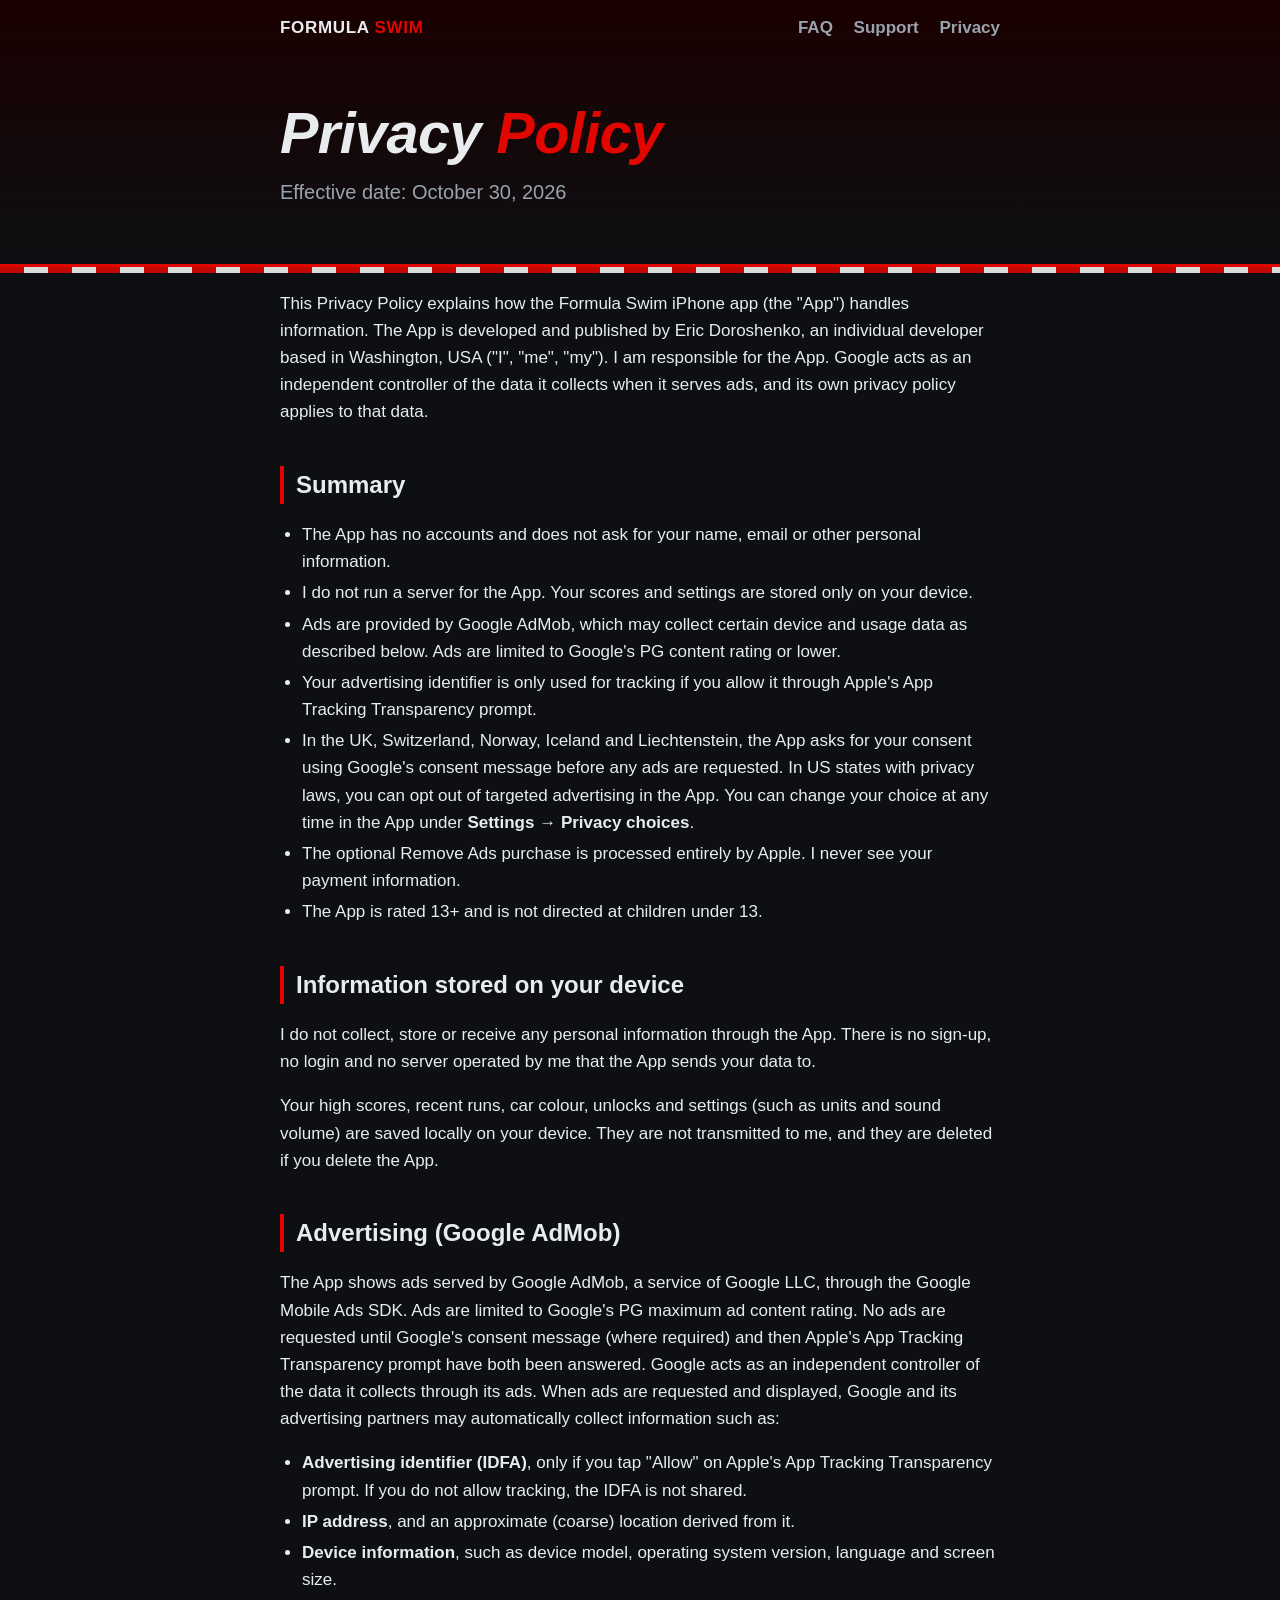
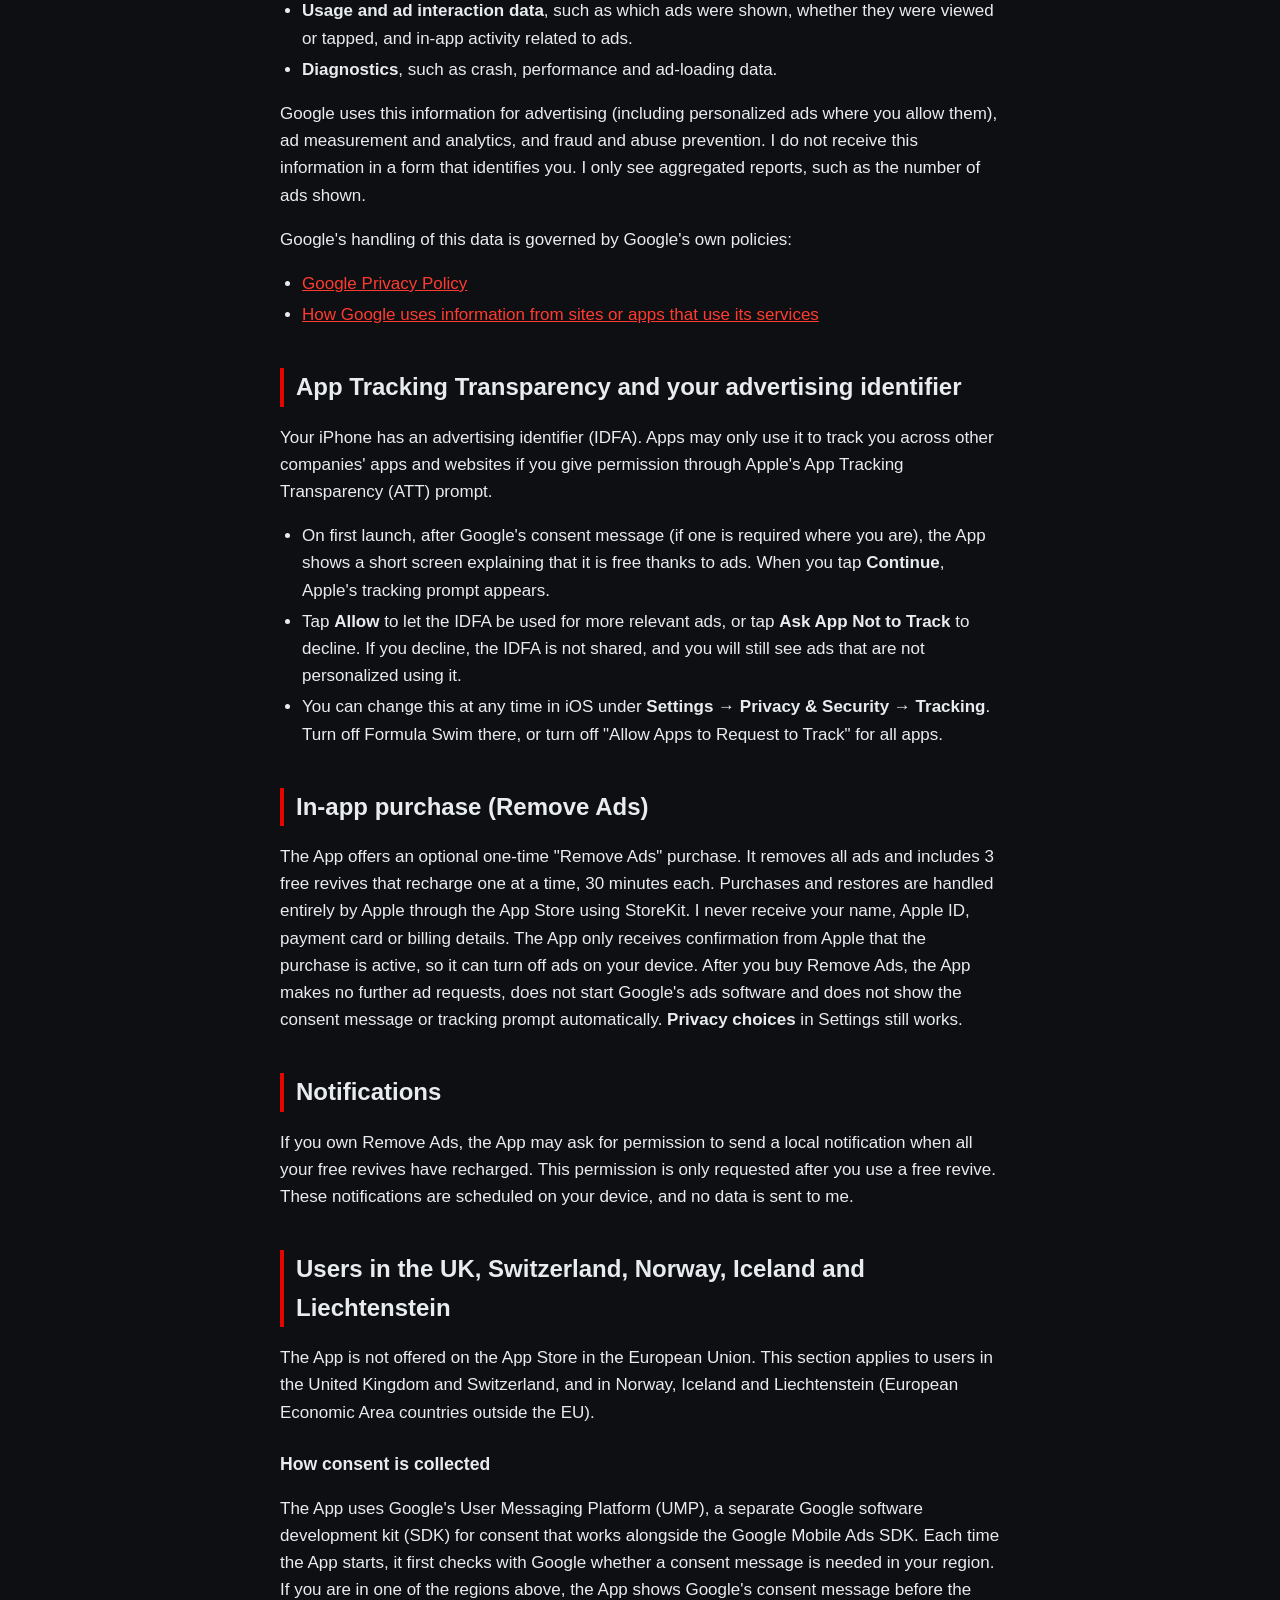
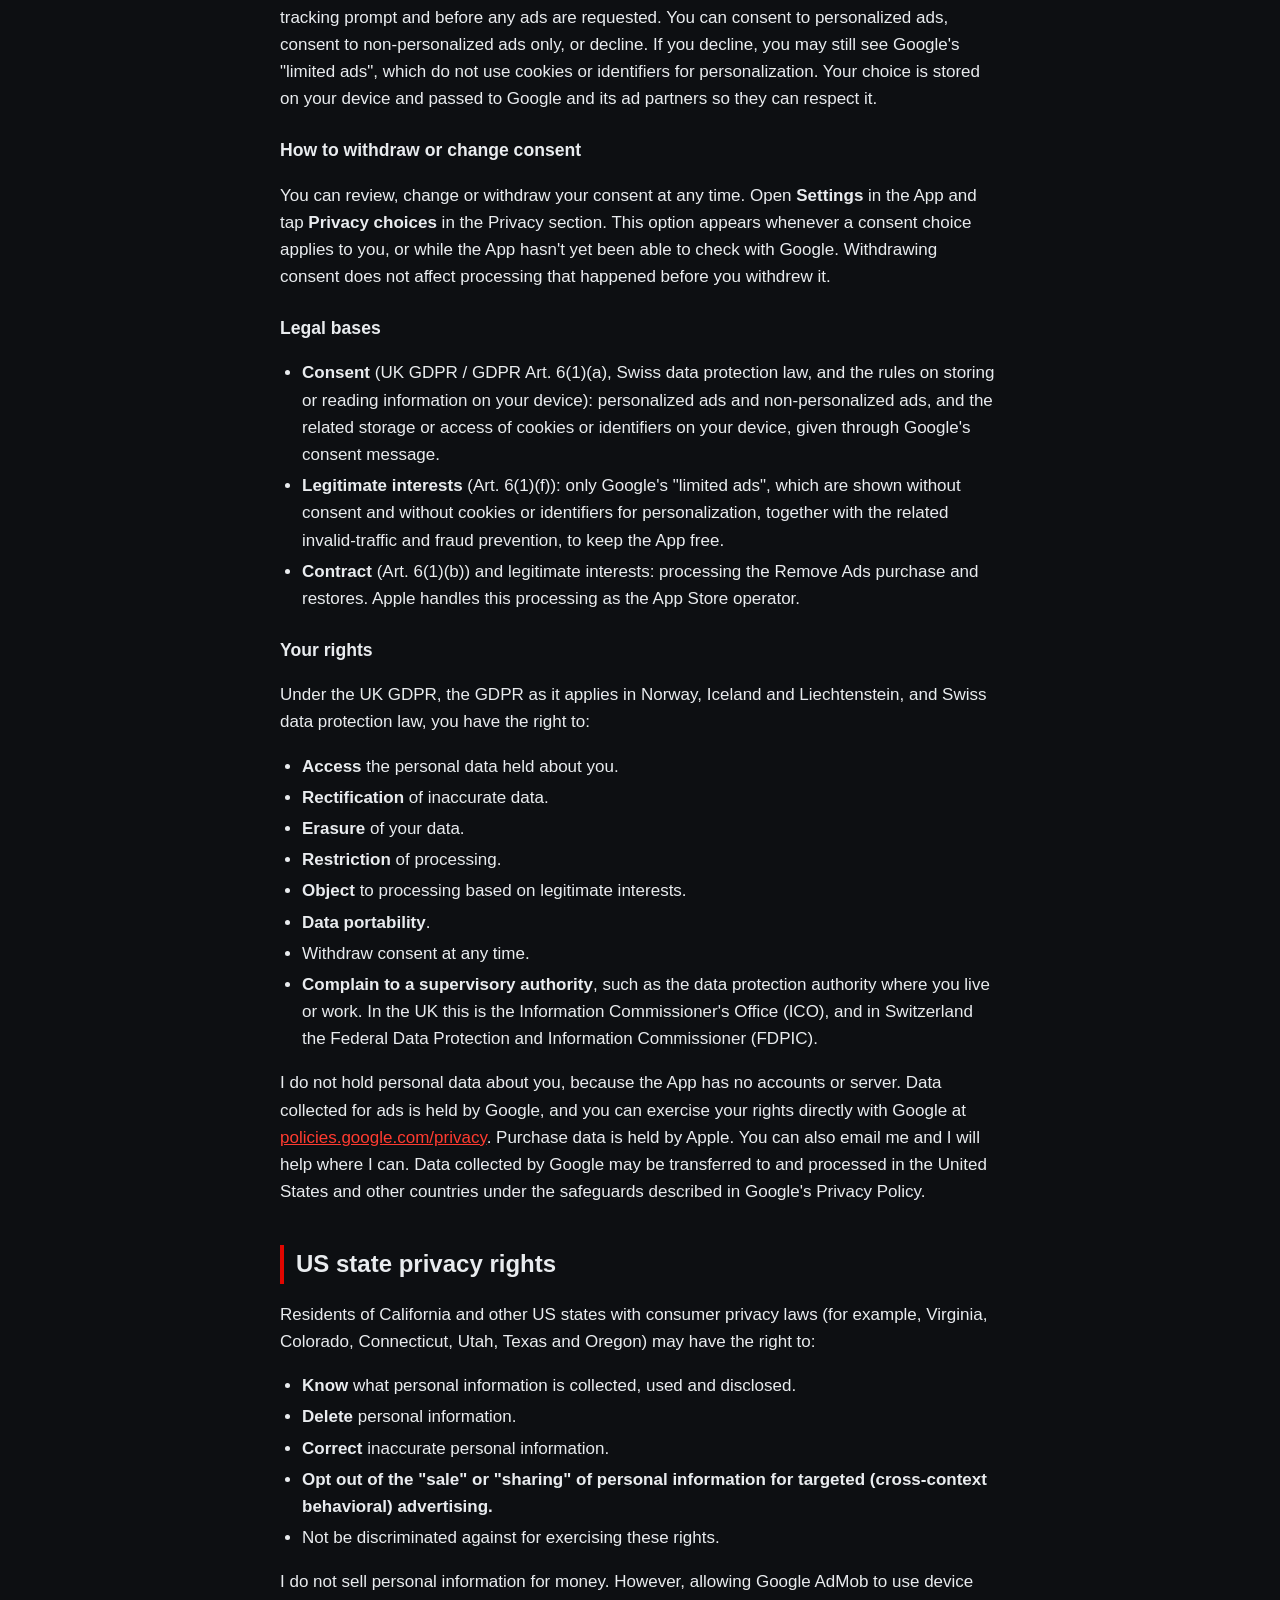
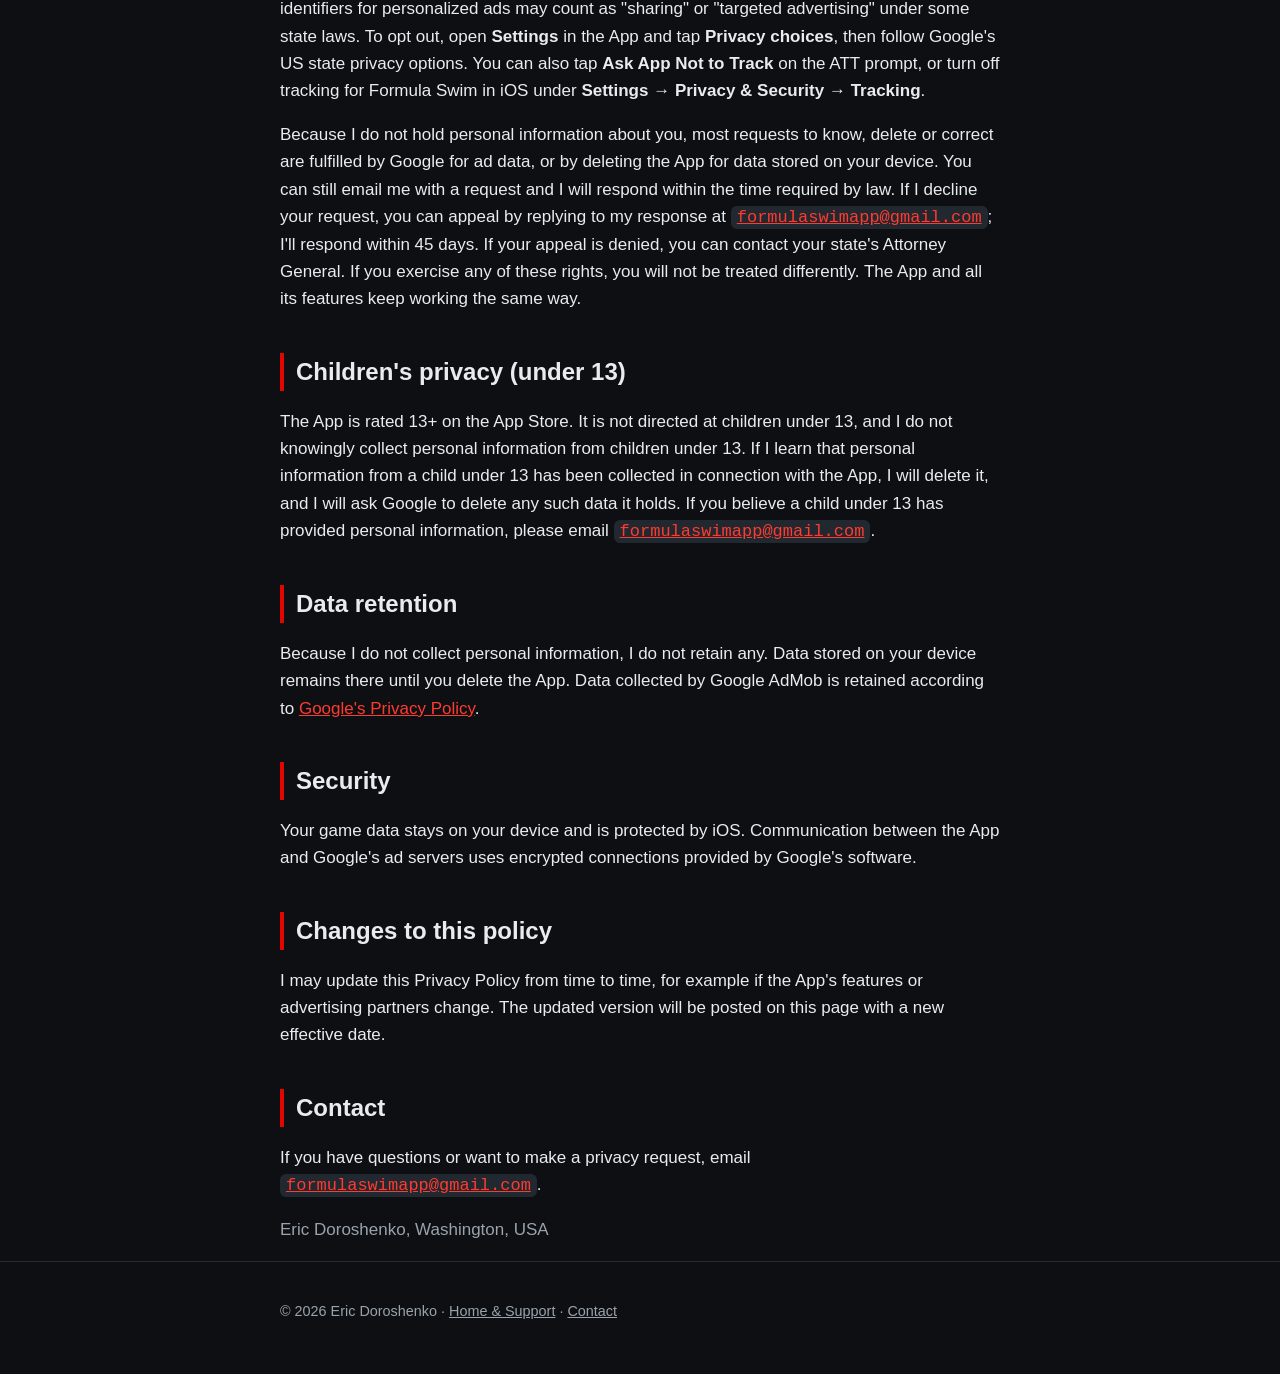
==== privacy.html @ 615a0dfd "Update privacy policy (effective October 30, 2026) Updated the privacy policy to clarify data handli" ====
<!DOCTYPE html>
<html lang="en">
<head>
  <meta charset="utf-8">
  <meta name="viewport" content="width=device-width, initial-scale=1">
  <title>Privacy Policy – Formula Swim</title>
  <meta name="description" content="Privacy Policy for the Formula Swim iPhone game.">
  <link rel="stylesheet" href="style.css">
</head>
<body>
  <header class="site">
    <div class="wrap">
      <nav>
        <a class="brand" href="index.html">Formula <span>Swim</span></a>
        <div class="links">
          <a href="index.html#faq">FAQ</a>
          <a href="index.html#contact">Support</a>
          <a href="privacy.html">Privacy</a>
        </div>
      </nav>
      <section class="hero">
        <h1>Privacy <span>Policy</span></h1>
        <p class="pitch">Effective date: October 30, 2026</p>
      </section>
    </div>
  </header>
  <div class="stripe"></div>

  <main class="wrap">
    <p>This Privacy Policy explains how the Formula Swim iPhone app (the "App") handles information. The App is developed and published by Eric Doroshenko, an individual developer based in Washington, USA ("I", "me", "my"). I am responsible for the App. Google acts as an independent controller of the data it collects when it serves ads, and its own privacy policy applies to that data.</p>

    <h2>Summary</h2>
    <ul>
      <li>The App has no accounts and does not ask for your name, email or other personal information.</li>
      <li>I do not run a server for the App. Your scores and settings are stored only on your device.</li>
      <li>Ads are provided by Google AdMob, which may collect certain device and usage data as described below. Ads are limited to Google's PG content rating or lower.</li>
      <li>Your advertising identifier is only used for tracking if you allow it through Apple's App Tracking Transparency prompt.</li>
      <li>In the UK, Switzerland, Norway, Iceland and Liechtenstein, the App asks for your consent using Google's consent message before any ads are requested. In US states with privacy laws, you can opt out of targeted advertising in the App. You can change your choice at any time in the App under <strong>Settings &rarr; Privacy choices</strong>.</li>
      <li>The optional Remove Ads purchase is processed entirely by Apple. I never see your payment information.</li>
      <li>The App is rated 13+ and is not directed at children under 13.</li>
    </ul>

    <h2>Information stored on your device</h2>
    <p>I do not collect, store or receive any personal information through the App. There is no sign-up, no login and no server operated by me that the App sends your data to.</p>
    <p>Your high scores, recent runs, car colour, unlocks and settings (such as units and sound volume) are saved locally on your device. They are not transmitted to me, and they are deleted if you delete the App.</p>

    <h2>Advertising (Google AdMob)</h2>
    <p>The App shows ads served by Google AdMob, a service of Google LLC, through the Google Mobile Ads SDK. Ads are limited to Google's PG maximum ad content rating. No ads are requested until Google's consent message (where required) and then Apple's App Tracking Transparency prompt have both been answered. Google acts as an independent controller of the data it collects through its ads. When ads are requested and displayed, Google and its advertising partners may automatically collect information such as:</p>
    <ul>
      <li><strong>Advertising identifier (IDFA)</strong>, only if you tap "Allow" on Apple's App Tracking Transparency prompt. If you do not allow tracking, the IDFA is not shared.</li>
      <li><strong>IP address</strong>, and an approximate (coarse) location derived from it.</li>
      <li><strong>Device information</strong>, such as device model, operating system version, language and screen size.</li>
      <li><strong>Usage and ad interaction data</strong>, such as which ads were shown, whether they were viewed or tapped, and in-app activity related to ads.</li>
      <li><strong>Diagnostics</strong>, such as crash, performance and ad-loading data.</li>
    </ul>
    <p>Google uses this information for advertising (including personalized ads where you allow them), ad measurement and analytics, and fraud and abuse prevention. I do not receive this information in a form that identifies you. I only see aggregated reports, such as the number of ads shown.</p>
    <p>Google's handling of this data is governed by Google's own policies:</p>
    <ul>
      <li><a href="https://policies.google.com/privacy" rel="noopener">Google Privacy Policy</a></li>
      <li><a href="https://policies.google.com/technologies/partner-sites" rel="noopener">How Google uses information from sites or apps that use its services</a></li>
    </ul>

    <h2>App Tracking Transparency and your advertising identifier</h2>
    <p>Your iPhone has an advertising identifier (IDFA). Apps may only use it to track you across other companies' apps and websites if you give permission through Apple's App Tracking Transparency (ATT) prompt.</p>
    <ul>
      <li>On first launch, after Google's consent message (if one is required where you are), the App shows a short screen explaining that it is free thanks to ads. When you tap <strong>Continue</strong>, Apple's tracking prompt appears.</li>
      <li>Tap <strong>Allow</strong> to let the IDFA be used for more relevant ads, or tap <strong>Ask App Not to Track</strong> to decline. If you decline, the IDFA is not shared, and you will still see ads that are not personalized using it.</li>
      <li>You can change this at any time in iOS under <strong>Settings &rarr; Privacy &amp; Security &rarr; Tracking</strong>. Turn off Formula Swim there, or turn off "Allow Apps to Request to Track" for all apps.</li>
    </ul>

    <h2>In-app purchase (Remove Ads)</h2>
    <p>The App offers an optional one-time "Remove Ads" purchase. It removes all ads and includes 3 free revives that recharge one at a time, 30 minutes each. Purchases and restores are handled entirely by Apple through the App Store using StoreKit. I never receive your name, Apple ID, payment card or billing details. The App only receives confirmation from Apple that the purchase is active, so it can turn off ads on your device. After you buy Remove Ads, the App makes no further ad requests, does not start Google's ads software and does not show the consent message or tracking prompt automatically. <strong>Privacy choices</strong> in Settings still works.</p>

    <h2>Notifications</h2>
    <p>If you own Remove Ads, the App may ask for permission to send a local notification when all your free revives have recharged. This permission is only requested after you use a free revive. These notifications are scheduled on your device, and no data is sent to me.</p>

    <h2>Users in the UK, Switzerland, Norway, Iceland and Liechtenstein</h2>
    <p>The App is not offered on the App Store in the European Union. This section applies to users in the United Kingdom and Switzerland, and in Norway, Iceland and Liechtenstein (European Economic Area countries outside the EU).</p>
    <h3>How consent is collected</h3>
    <p>The App uses Google's User Messaging Platform (UMP), a separate Google software development kit (SDK) for consent that works alongside the Google Mobile Ads SDK. Each time the App starts, it first checks with Google whether a consent message is needed in your region. If you are in one of the regions above, the App shows Google's consent message before the tracking prompt and before any ads are requested. You can consent to personalized ads, consent to non-personalized ads only, or decline. If you decline, you may still see Google's "limited ads", which do not use cookies or identifiers for personalization. Your choice is stored on your device and passed to Google and its ad partners so they can respect it.</p>
    <h3>How to withdraw or change consent</h3>
    <p>You can review, change or withdraw your consent at any time. Open <strong>Settings</strong> in the App and tap <strong>Privacy choices</strong> in the Privacy section. This option appears whenever a consent choice applies to you, or while the App hasn't yet been able to check with Google. Withdrawing consent does not affect processing that happened before you withdrew it.</p>
    <h3>Legal bases</h3>
    <ul>
      <li><strong>Consent</strong> (UK GDPR / GDPR Art. 6(1)(a), Swiss data protection law, and the rules on storing or reading information on your device): personalized ads and non-personalized ads, and the related storage or access of cookies or identifiers on your device, given through Google's consent message.</li>
      <li><strong>Legitimate interests</strong> (Art. 6(1)(f)): only Google's "limited ads", which are shown without consent and without cookies or identifiers for personalization, together with the related invalid-traffic and fraud prevention, to keep the App free.</li>
      <li><strong>Contract</strong> (Art. 6(1)(b)) and legitimate interests: processing the Remove Ads purchase and restores. Apple handles this processing as the App Store operator.</li>
    </ul>
    <h3>Your rights</h3>
    <p>Under the UK GDPR, the GDPR as it applies in Norway, Iceland and Liechtenstein, and Swiss data protection law, you have the right to:</p>
    <ul>
      <li><strong>Access</strong> the personal data held about you.</li>
      <li><strong>Rectification</strong> of inaccurate data.</li>
      <li><strong>Erasure</strong> of your data.</li>
      <li><strong>Restriction</strong> of processing.</li>
      <li><strong>Object</strong> to processing based on legitimate interests.</li>
      <li><strong>Data portability</strong>.</li>
      <li>Withdraw consent at any time.</li>
      <li><strong>Complain to a supervisory authority</strong>, such as the data protection authority where you live or work. In the UK this is the Information Commissioner's Office (ICO), and in Switzerland the Federal Data Protection and Information Commissioner (FDPIC).</li>
    </ul>
    <p>I do not hold personal data about you, because the App has no accounts or server. Data collected for ads is held by Google, and you can exercise your rights directly with Google at <a href="https://policies.google.com/privacy" rel="noopener">policies.google.com/privacy</a>. Purchase data is held by Apple. You can also email me and I will help where I can. Data collected by Google may be transferred to and processed in the United States and other countries under the safeguards described in Google's Privacy Policy.</p>

    <h2>US state privacy rights</h2>
    <p>Residents of California and other US states with consumer privacy laws (for example, Virginia, Colorado, Connecticut, Utah, Texas and Oregon) may have the right to:</p>
    <ul>
      <li><strong>Know</strong> what personal information is collected, used and disclosed.</li>
      <li><strong>Delete</strong> personal information.</li>
      <li><strong>Correct</strong> inaccurate personal information.</li>
      <li><strong>Opt out of the "sale" or "sharing" of personal information for targeted (cross-context behavioral) advertising.</strong></li>
      <li>Not be discriminated against for exercising these rights.</li>
    </ul>
    <p>I do not sell personal information for money. However, allowing Google AdMob to use device identifiers for personalized ads may count as "sharing" or "targeted advertising" under some state laws. To opt out, open <strong>Settings</strong> in the App and tap <strong>Privacy choices</strong>, then follow Google's US state privacy options. You can also tap <strong>Ask App Not to Track</strong> on the ATT prompt, or turn off tracking for Formula Swim in iOS under <strong>Settings &rarr; Privacy &amp; Security &rarr; Tracking</strong>.</p>
    <p>Because I do not hold personal information about you, most requests to know, delete or correct are fulfilled by Google for ad data, or by deleting the App for data stored on your device. You can still email me with a request and I will respond within the time required by law. If I decline your request, you can appeal by replying to my response at <a class="email" href="mailto:formulaswimapp@gmail.com">formulaswimapp@gmail.com</a>; I'll respond within 45 days. If your appeal is denied, you can contact your state's Attorney General. If you exercise any of these rights, you will not be treated differently. The App and all its features keep working the same way.</p>

    <h2>Children's privacy (under 13)</h2>
    <p>The App is rated 13+ on the App Store. It is not directed at children under 13, and I do not knowingly collect personal information from children under 13. If I learn that personal information from a child under 13 has been collected in connection with the App, I will delete it, and I will ask Google to delete any such data it holds. If you believe a child under 13 has provided personal information, please email <a class="email" href="mailto:formulaswimapp@gmail.com">formulaswimapp@gmail.com</a>.</p>

    <h2>Data retention</h2>
    <p>Because I do not collect personal information, I do not retain any. Data stored on your device remains there until you delete the App. Data collected by Google AdMob is retained according to <a href="https://policies.google.com/privacy" rel="noopener">Google's Privacy Policy</a>.</p>

    <h2>Security</h2>
    <p>Your game data stays on your device and is protected by iOS. Communication between the App and Google's ad servers uses encrypted connections provided by Google's software.</p>

    <h2>Changes to this policy</h2>
    <p>I may update this Privacy Policy from time to time, for example if the App's features or advertising partners change. The updated version will be posted on this page with a new effective date.</p>

    <h2>Contact</h2>
    <p>If you have questions or want to make a privacy request, email <a class="email" href="mailto:formulaswimapp@gmail.com">formulaswimapp@gmail.com</a>.</p>
    <p class="muted">Eric Doroshenko, Washington, USA</p>
  </main>

  <footer>
    <div class="wrap">
      <p>&copy; 2026 Eric Doroshenko &middot; <a href="index.html">Home &amp; Support</a> &middot; <a href="mailto:formulaswimapp@gmail.com">Contact</a></p>
    </div>
  </footer>
</body>
</html>
---- style.css ----
:root {
  --bg: #0d0f12;
  --panel: #161a20;
  --text: #e9ecef;
  --muted: #9aa3ad;
  --red: #e10600;
  --red-soft: #ff3b30;
  --line: #262c34;
}
* { box-sizing: border-box; }
html { -webkit-text-size-adjust: 100%; }
body {
  margin: 0;
  background: var(--bg);
  color: var(--text);
  font-family: -apple-system, BlinkMacSystemFont, "Segoe UI", Roboto, Helvetica, Arial, sans-serif;
  line-height: 1.6;
  font-size: 17px;
}
a { color: var(--red-soft); }
a:hover { color: #fff; }
header.site {
  border-bottom: 3px solid var(--red);
  background: linear-gradient(180deg, #1a0000 0%, var(--bg) 100%);
}
.wrap { max-width: 760px; margin: 0 auto; padding: 0 20px; }
nav { display: flex; justify-content: space-between; align-items: center; padding: 14px 0; gap: 12px; flex-wrap: wrap; }
nav .brand { font-weight: 800; letter-spacing: .04em; text-transform: uppercase; color: var(--text); text-decoration: none; }
nav .brand span { color: var(--red); }
nav .links a { margin-left: 16px; text-decoration: none; color: var(--muted); font-weight: 600; }
nav .links a:hover { color: var(--text); }
.hero { padding: 48px 0 56px; }
.hero h1 { font-size: clamp(2.2rem, 8vw, 3.6rem); line-height: 1.05; margin: 0 0 12px; font-weight: 900; font-style: italic; letter-spacing: -.01em; }
.hero h1 span { color: var(--red); }
.hero p.pitch { font-size: 1.25rem; color: var(--muted); margin: 0; }
.stripe { height: 6px; background: repeating-linear-gradient(90deg, var(--red) 0 24px, #fff 24px 48px); opacity: .85; }
main { padding: 32px 0 48px; }
h2 { font-size: 1.5rem; margin: 40px 0 12px; border-left: 4px solid var(--red); padding-left: 12px; }
h3 { font-size: 1.1rem; margin: 24px 0 6px; }
.card { background: var(--panel); border: 1px solid var(--line); border-radius: 12px; padding: 18px 20px; margin: 14px 0; }
.card h3 { margin-top: 0; }
.card p { margin: 0; color: var(--text); }
.email { font-family: ui-monospace, SFMono-Regular, Menlo, monospace; background: #222830; padding: 2px 6px; border-radius: 6px; }
.muted { color: var(--muted); }
ul { padding-left: 22px; }
li { margin: 4px 0; }
footer { border-top: 1px solid var(--line); padding: 24px 0 40px; color: var(--muted); font-size: .9rem; }
footer a { color: var(--muted); }
@media (max-width: 480px) {
  body { font-size: 16px; }
  nav .links a { margin-left: 0; margin-right: 14px; }
  .hero { padding: 32px 0 40px; }
}
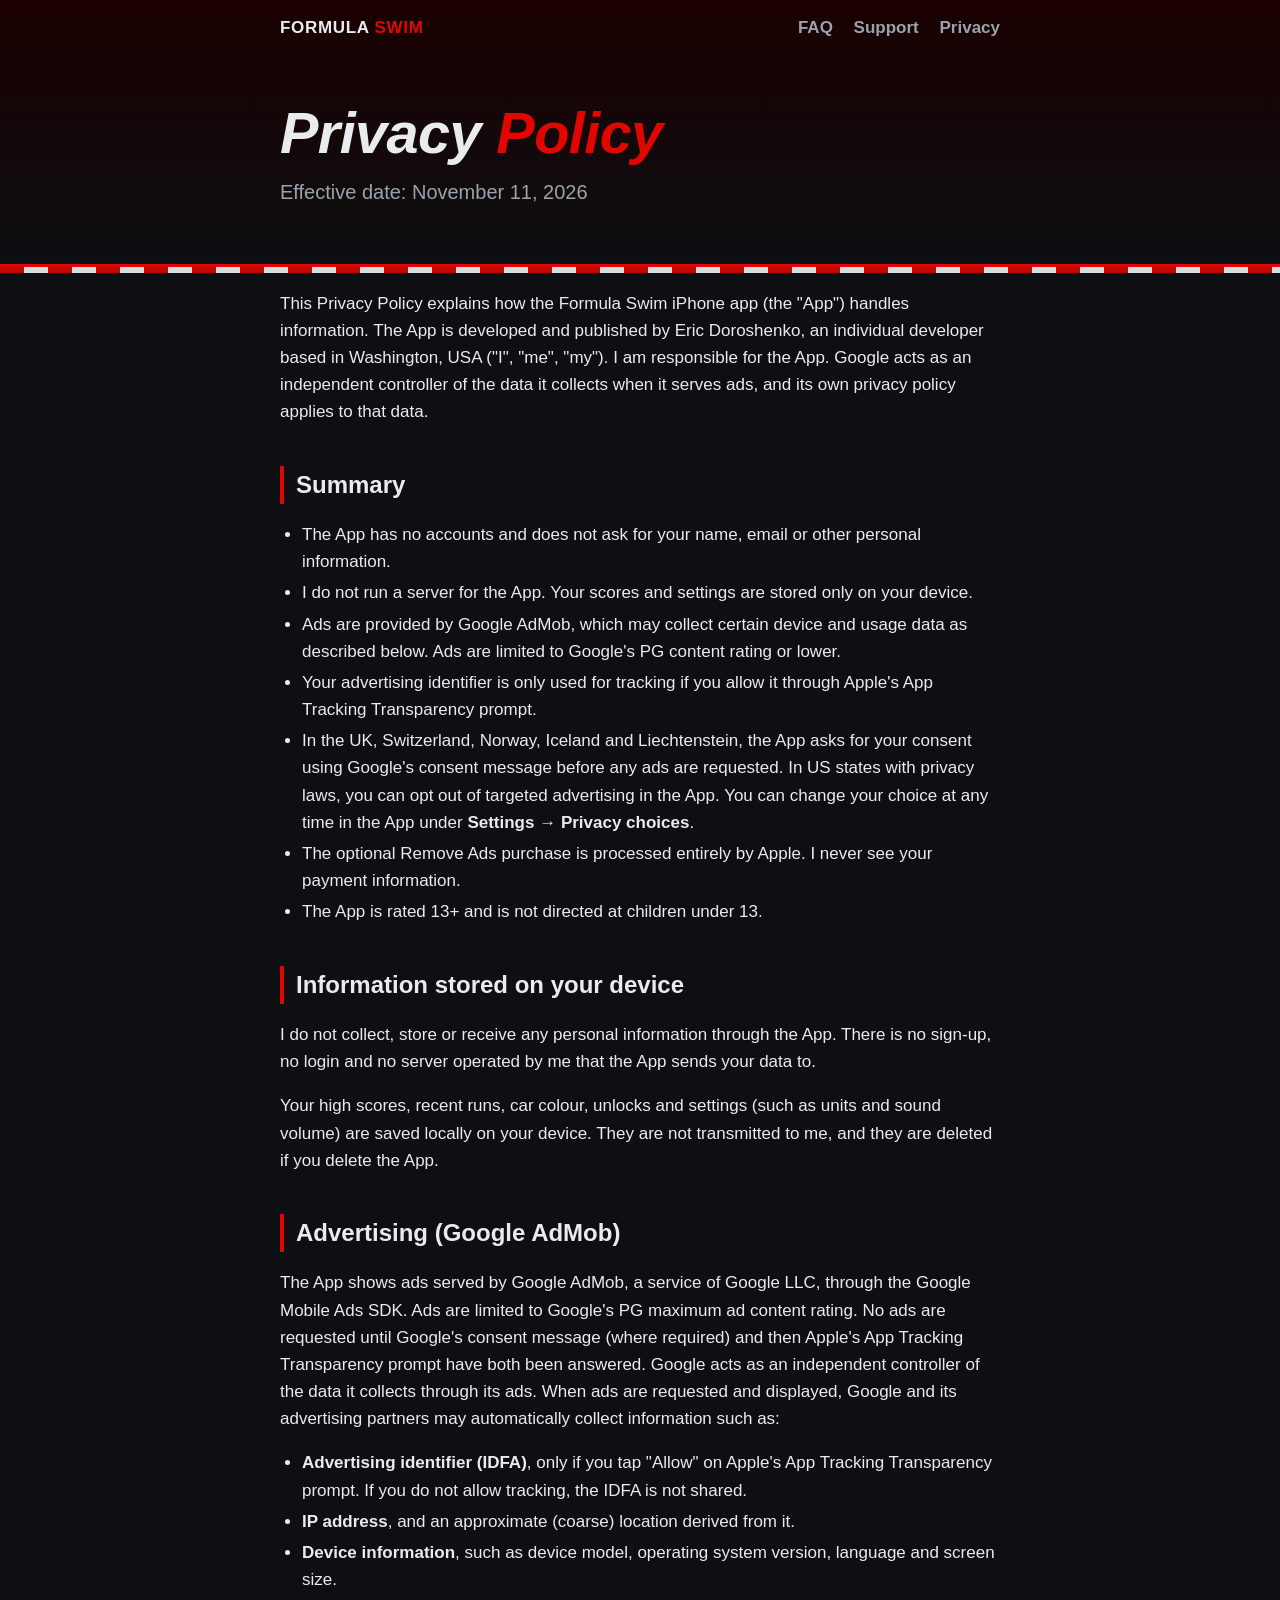
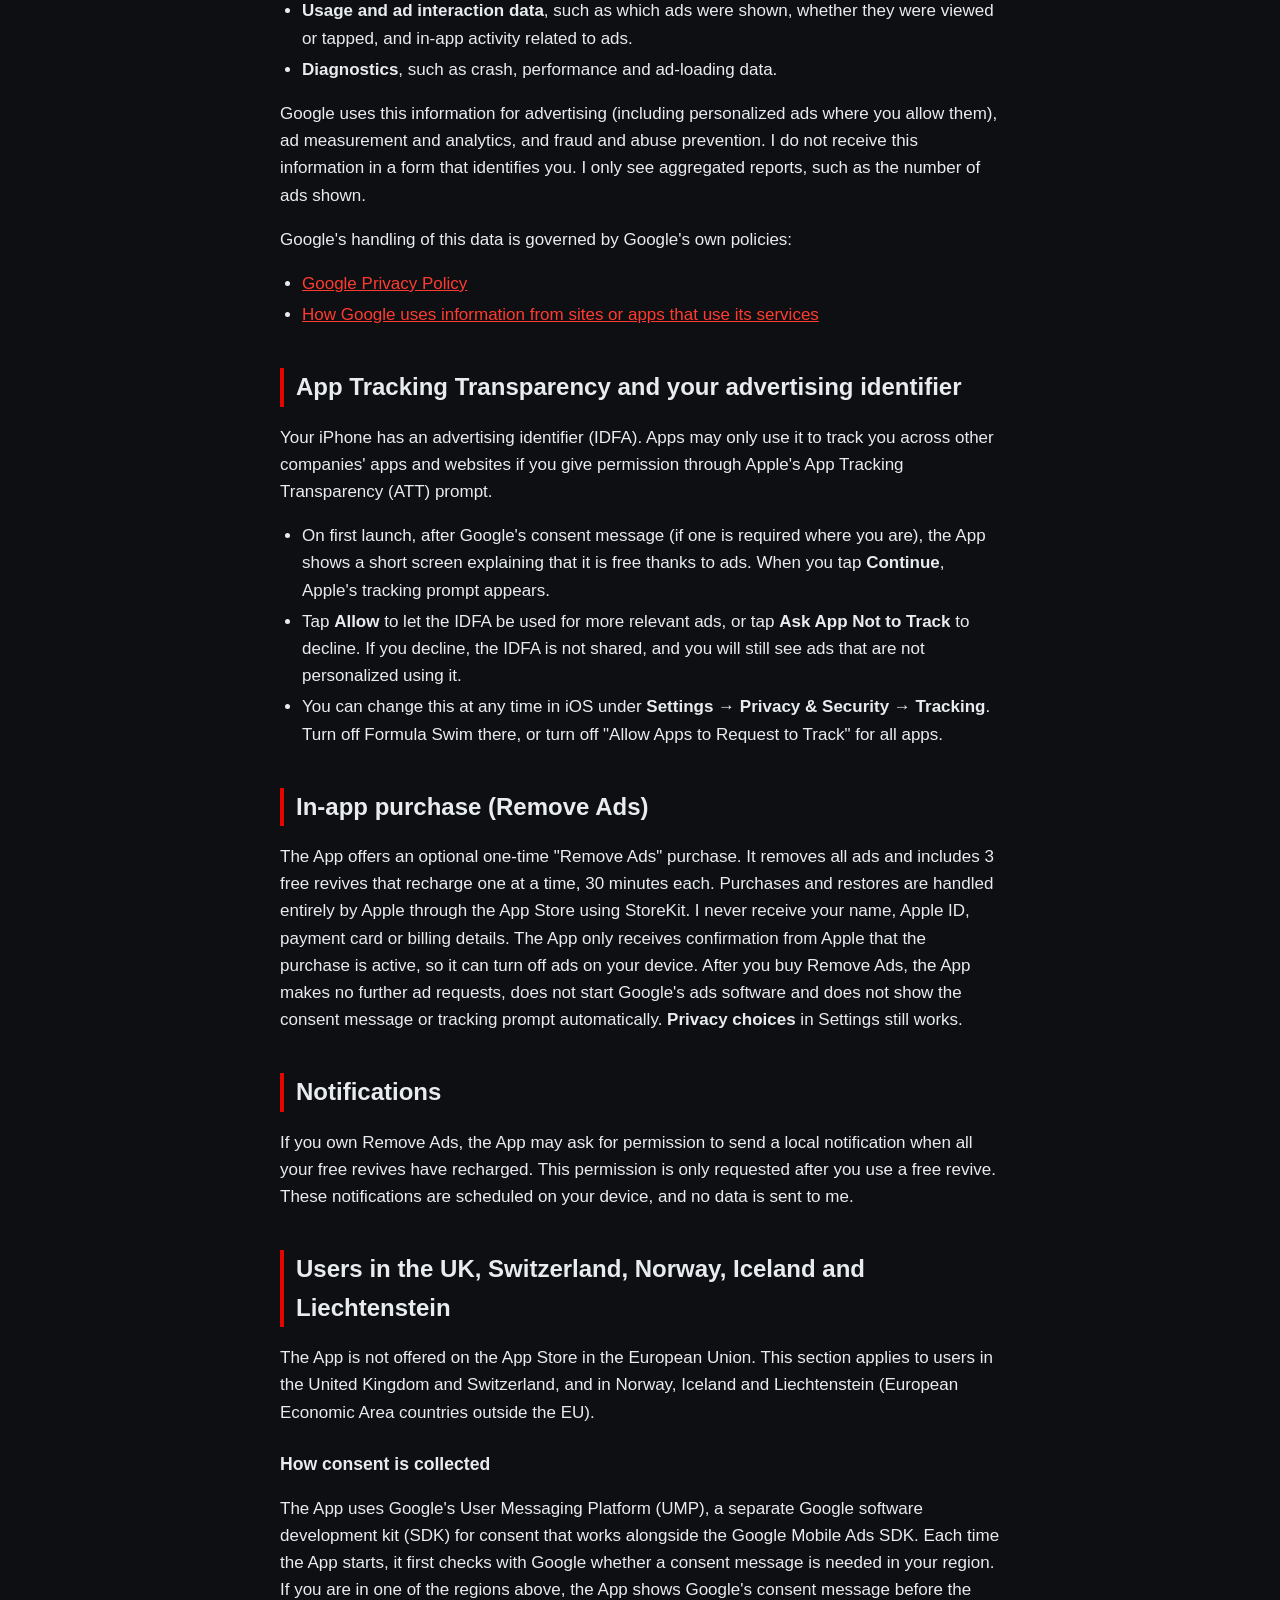
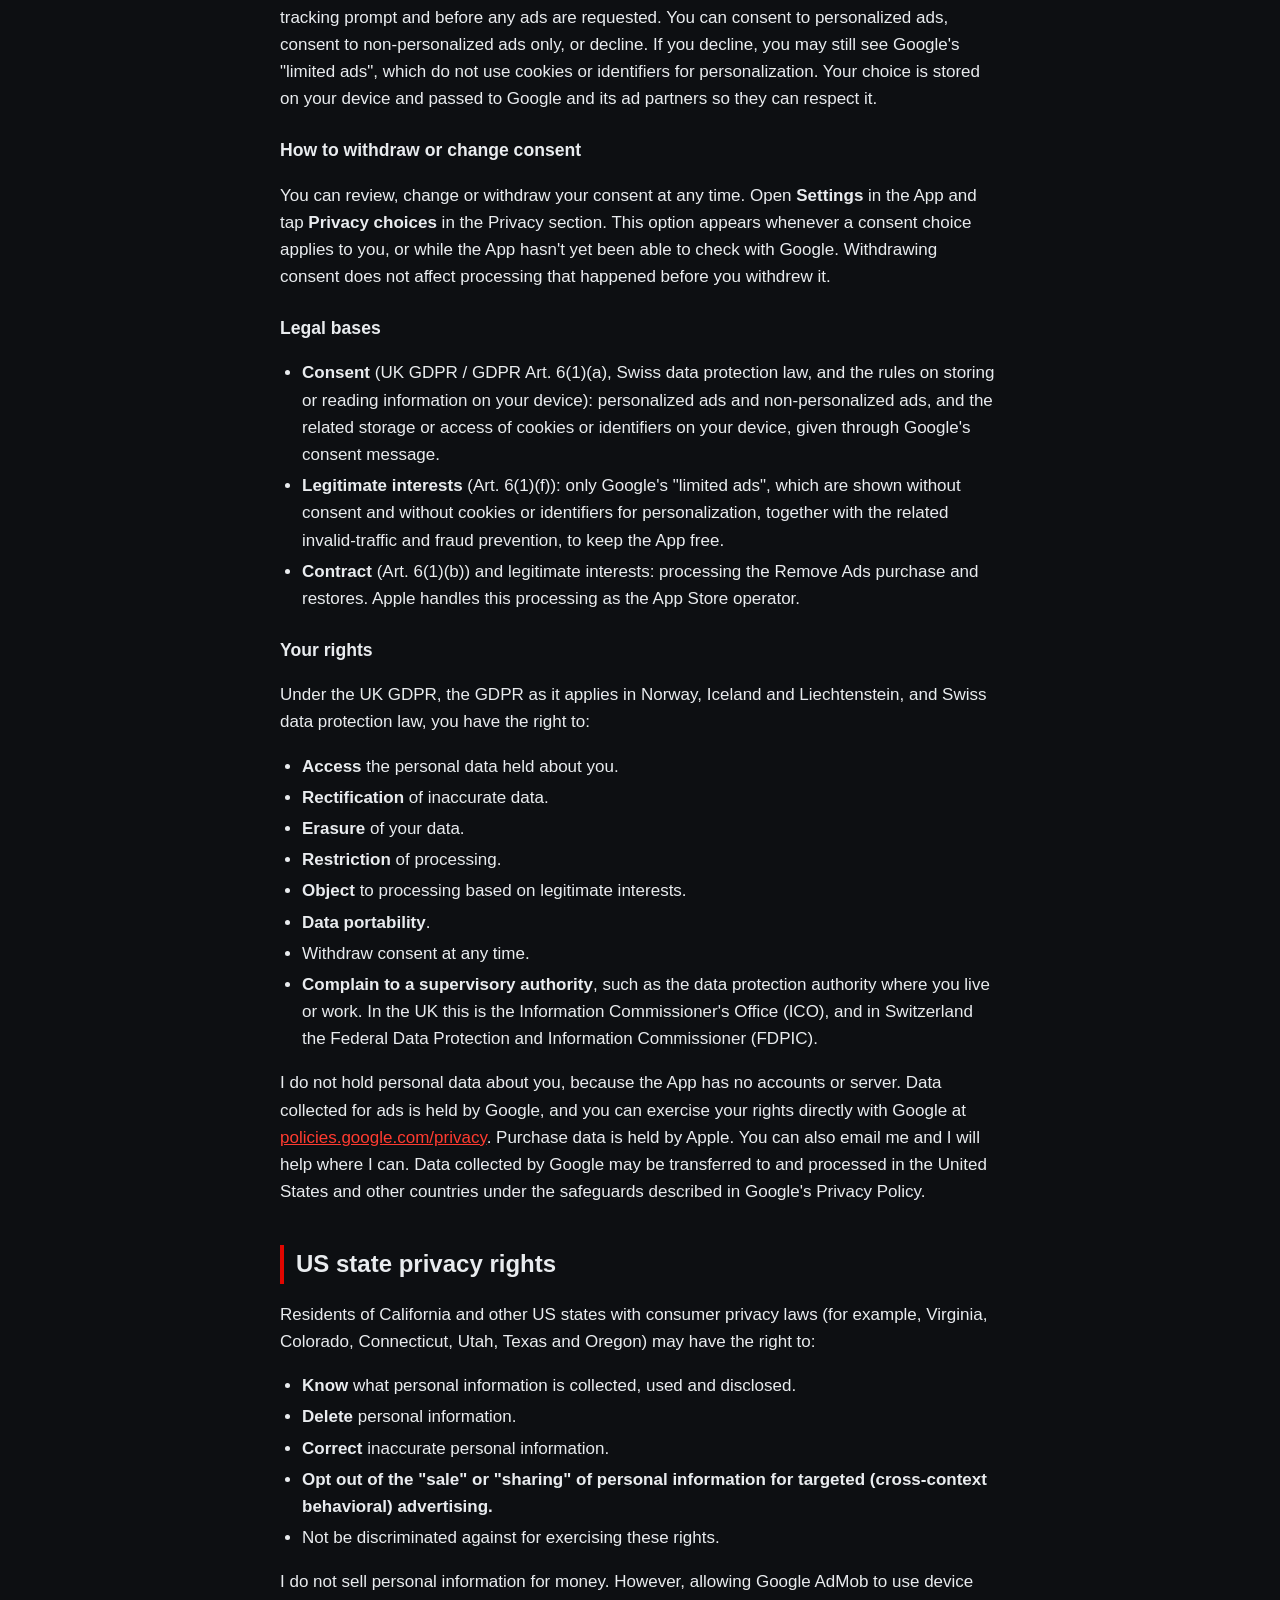
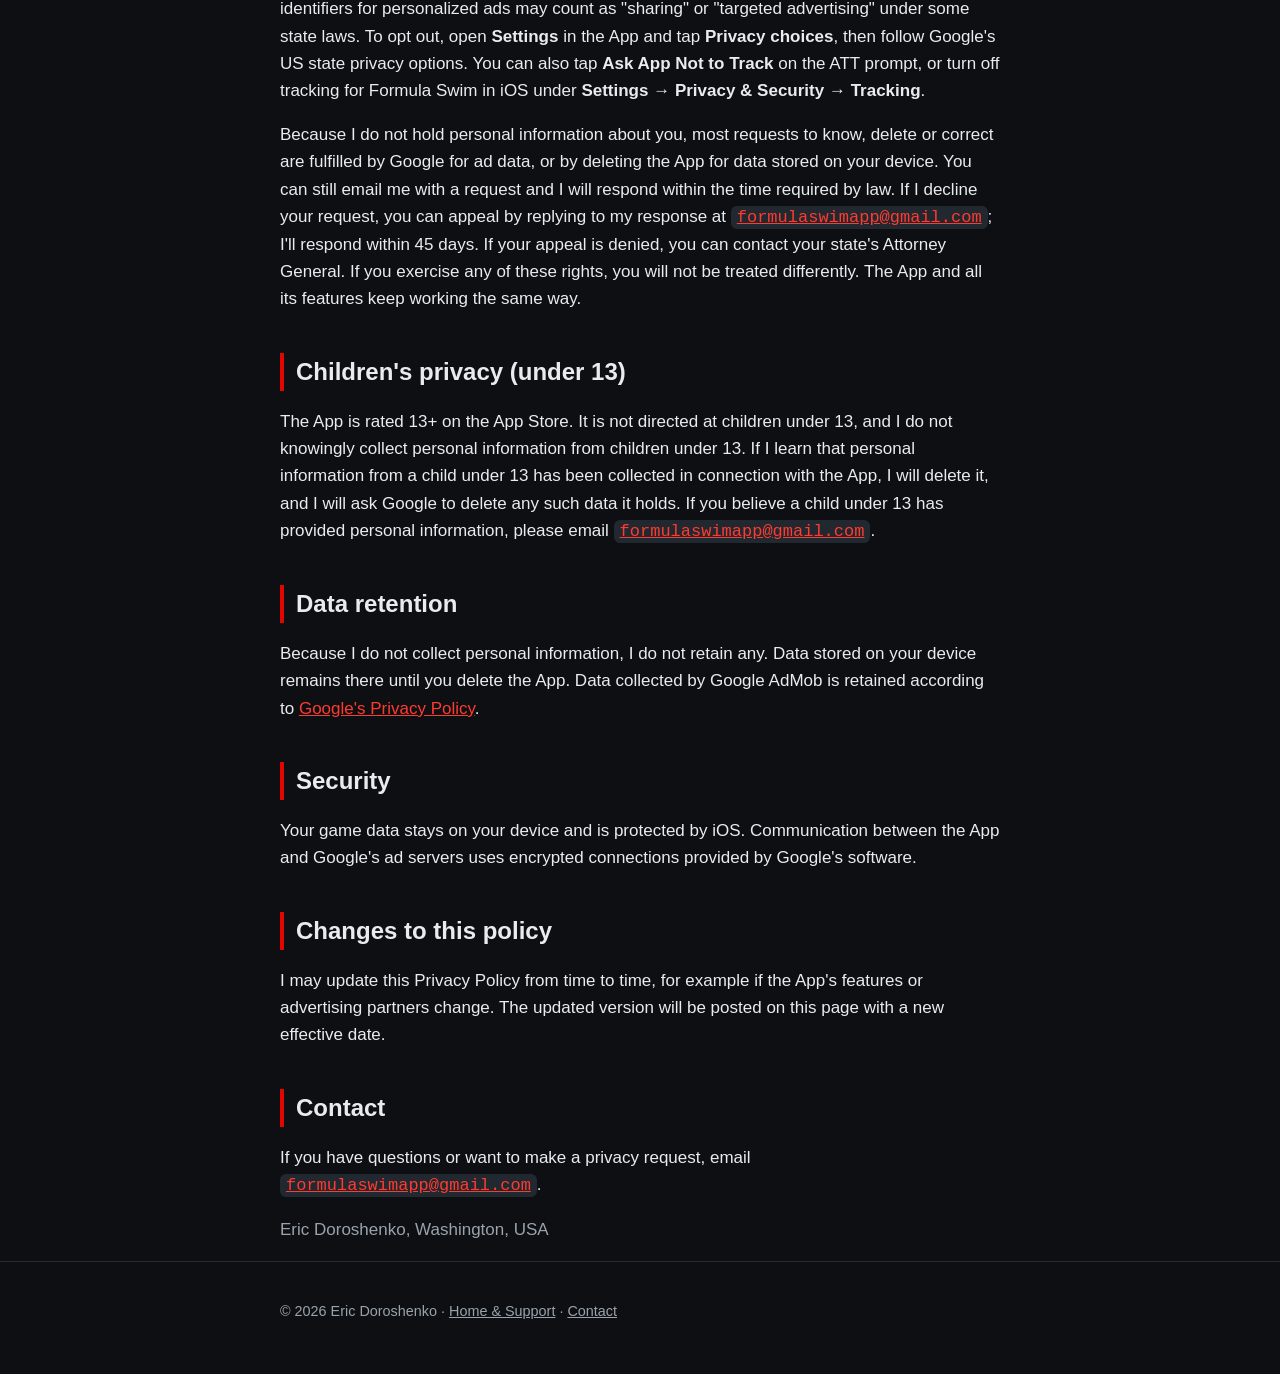
==== commit 717a0e4c: "Privacy policy effective date: November 11, 2026 (Formula Swim 1.0 go-live) Co-authored-by: formulas" ====
--- a/privacy.html
+++ b/privacy.html
@@ -20,7 +20,7 @@
       </nav>
       <section class="hero">
         <h1>Privacy <span>Policy</span></h1>
-        <p class="pitch">Effective date: October 30, 2026</p>
+        <p class="pitch">Effective date: November 11, 2026</p>
       </section>
     </div>
   </header>
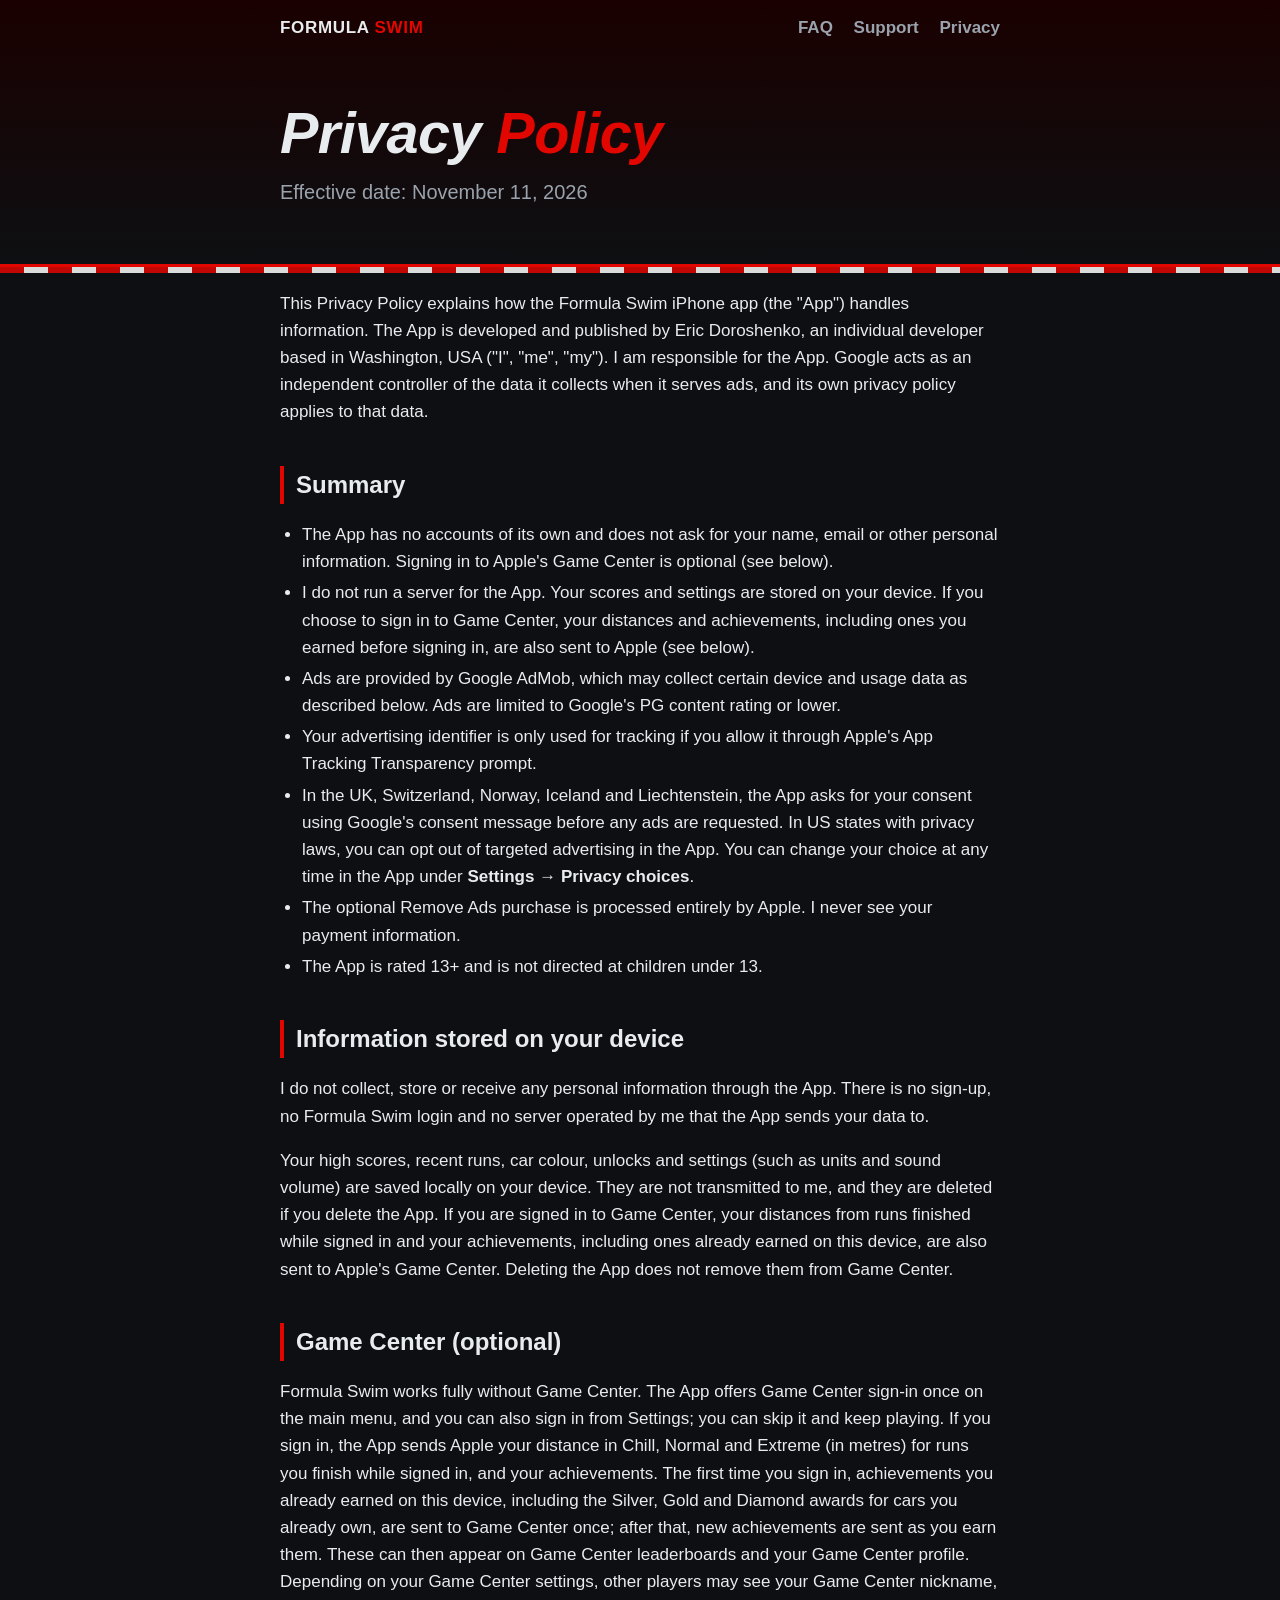
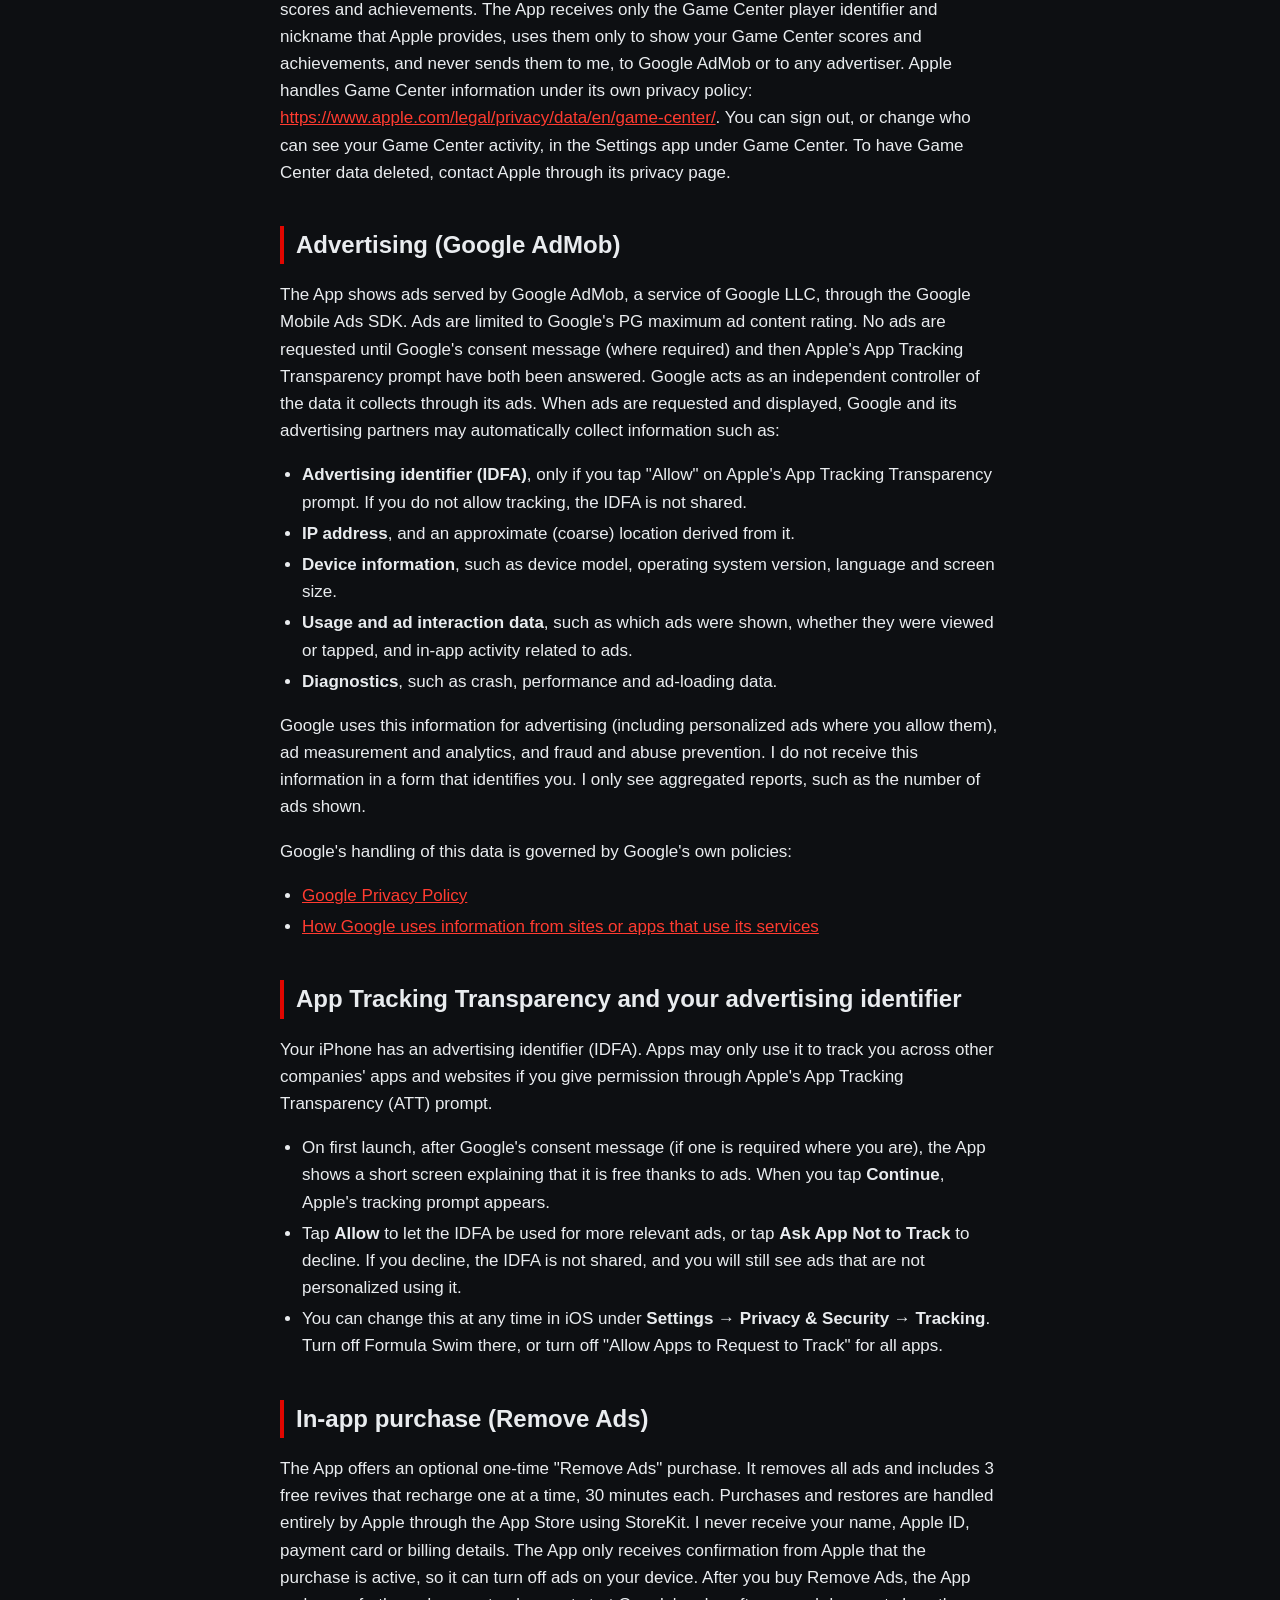
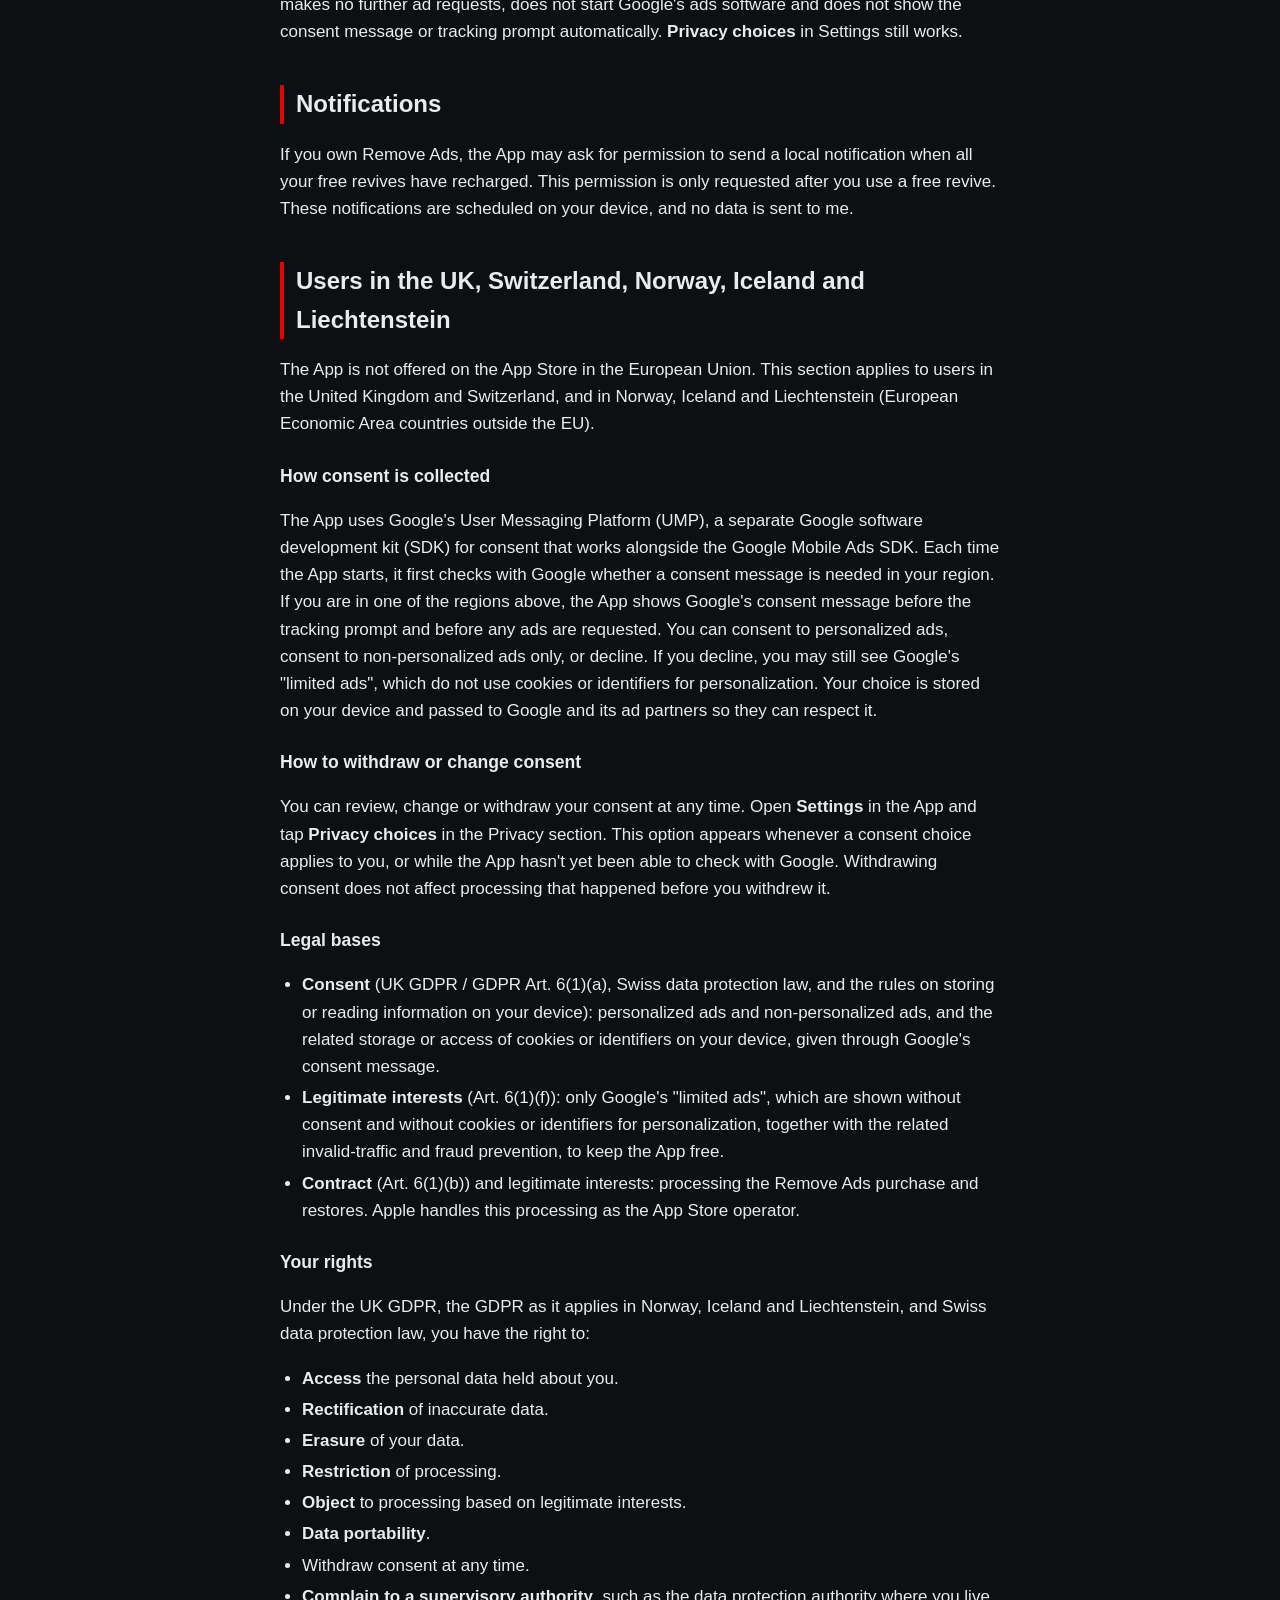
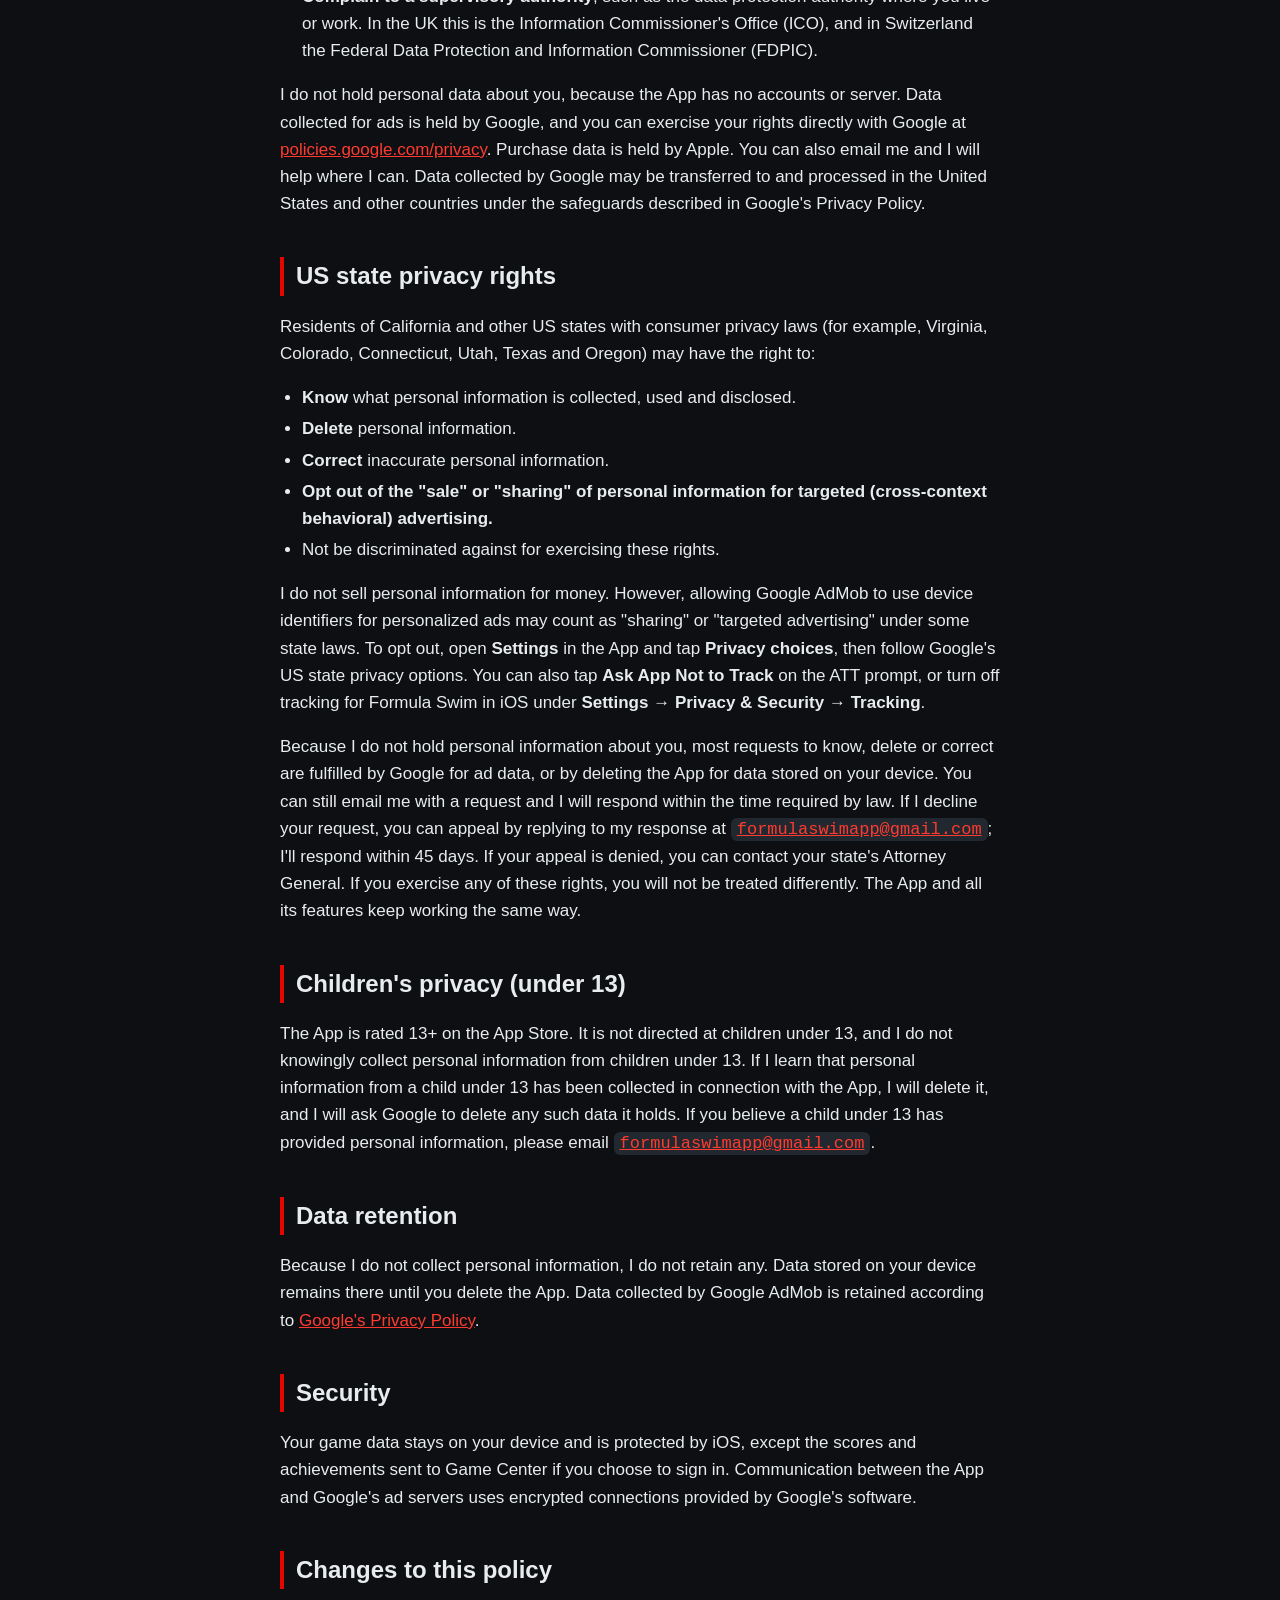
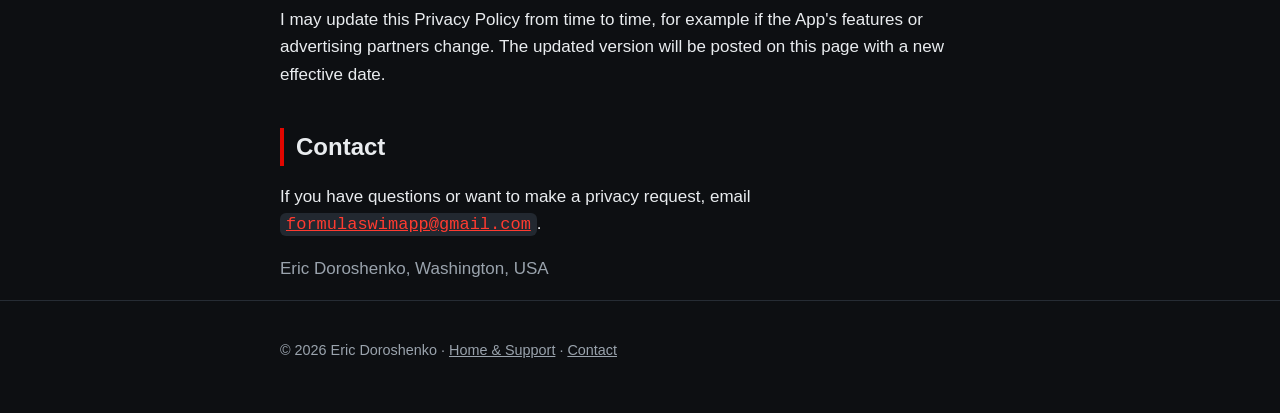
==== commit b5576b7d: "Privacy policy: describe optional Game Center (1.1, not yet live) Co-authored-by: formulaswim <formu" ====
--- a/privacy.html
+++ b/privacy.html
@@ -31,8 +31,8 @@
 
     <h2>Summary</h2>
     <ul>
-      <li>The App has no accounts and does not ask for your name, email or other personal information.</li>
-      <li>I do not run a server for the App. Your scores and settings are stored only on your device.</li>
+      <li>The App has no accounts of its own and does not ask for your name, email or other personal information. Signing in to Apple's Game Center is optional (see below).</li>
+      <li>I do not run a server for the App. Your scores and settings are stored on your device. If you choose to sign in to Game Center, your distances and achievements, including ones you earned before signing in, are also sent to Apple (see below).</li>
       <li>Ads are provided by Google AdMob, which may collect certain device and usage data as described below. Ads are limited to Google's PG content rating or lower.</li>
       <li>Your advertising identifier is only used for tracking if you allow it through Apple's App Tracking Transparency prompt.</li>
       <li>In the UK, Switzerland, Norway, Iceland and Liechtenstein, the App asks for your consent using Google's consent message before any ads are requested. In US states with privacy laws, you can opt out of targeted advertising in the App. You can change your choice at any time in the App under <strong>Settings &rarr; Privacy choices</strong>.</li>
@@ -41,8 +41,11 @@
     </ul>
 
     <h2>Information stored on your device</h2>
-    <p>I do not collect, store or receive any personal information through the App. There is no sign-up, no login and no server operated by me that the App sends your data to.</p>
-    <p>Your high scores, recent runs, car colour, unlocks and settings (such as units and sound volume) are saved locally on your device. They are not transmitted to me, and they are deleted if you delete the App.</p>
+    <p>I do not collect, store or receive any personal information through the App. There is no sign-up, no Formula Swim login and no server operated by me that the App sends your data to.</p>
+    <p>Your high scores, recent runs, car colour, unlocks and settings (such as units and sound volume) are saved locally on your device. They are not transmitted to me, and they are deleted if you delete the App. If you are signed in to Game Center, your distances from runs finished while signed in and your achievements, including ones already earned on this device, are also sent to Apple's Game Center. Deleting the App does not remove them from Game Center.</p>
+
+    <h2>Game Center (optional)</h2>
+    <p>Formula Swim works fully without Game Center. The App offers Game Center sign-in once on the main menu, and you can also sign in from Settings; you can skip it and keep playing. If you sign in, the App sends Apple your distance in Chill, Normal and Extreme (in metres) for runs you finish while signed in, and your achievements. The first time you sign in, achievements you already earned on this device, including the Silver, Gold and Diamond awards for cars you already own, are sent to Game Center once; after that, new achievements are sent as you earn them. These can then appear on Game Center leaderboards and your Game Center profile. Depending on your Game Center settings, other players may see your Game Center nickname, scores and achievements. The App receives only the Game Center player identifier and nickname that Apple provides, uses them only to show your Game Center scores and achievements, and never sends them to me, to Google AdMob or to any advertiser. Apple handles Game Center information under its own privacy policy: <a href="https://www.apple.com/legal/privacy/data/en/game-center/" rel="noopener">https://www.apple.com/legal/privacy/data/en/game-center/</a>. You can sign out, or change who can see your Game Center activity, in the Settings app under Game Center. To have Game Center data deleted, contact Apple through its privacy page.</p>
 
     <h2>Advertising (Google AdMob)</h2>
     <p>The App shows ads served by Google AdMob, a service of Google LLC, through the Google Mobile Ads SDK. Ads are limited to Google's PG maximum ad content rating. No ads are requested until Google's consent message (where required) and then Apple's App Tracking Transparency prompt have both been answered. Google acts as an independent controller of the data it collects through its ads. When ads are requested and displayed, Google and its advertising partners may automatically collect information such as:</p>
@@ -119,7 +122,7 @@
     <p>Because I do not collect personal information, I do not retain any. Data stored on your device remains there until you delete the App. Data collected by Google AdMob is retained according to <a href="https://policies.google.com/privacy" rel="noopener">Google's Privacy Policy</a>.</p>
 
     <h2>Security</h2>
-    <p>Your game data stays on your device and is protected by iOS. Communication between the App and Google's ad servers uses encrypted connections provided by Google's software.</p>
+    <p>Your game data stays on your device and is protected by iOS, except the scores and achievements sent to Game Center if you choose to sign in. Communication between the App and Google's ad servers uses encrypted connections provided by Google's software.</p>
 
     <h2>Changes to this policy</h2>
     <p>I may update this Privacy Policy from time to time, for example if the App's features or advertising partners change. The updated version will be posted on this page with a new effective date.</p>
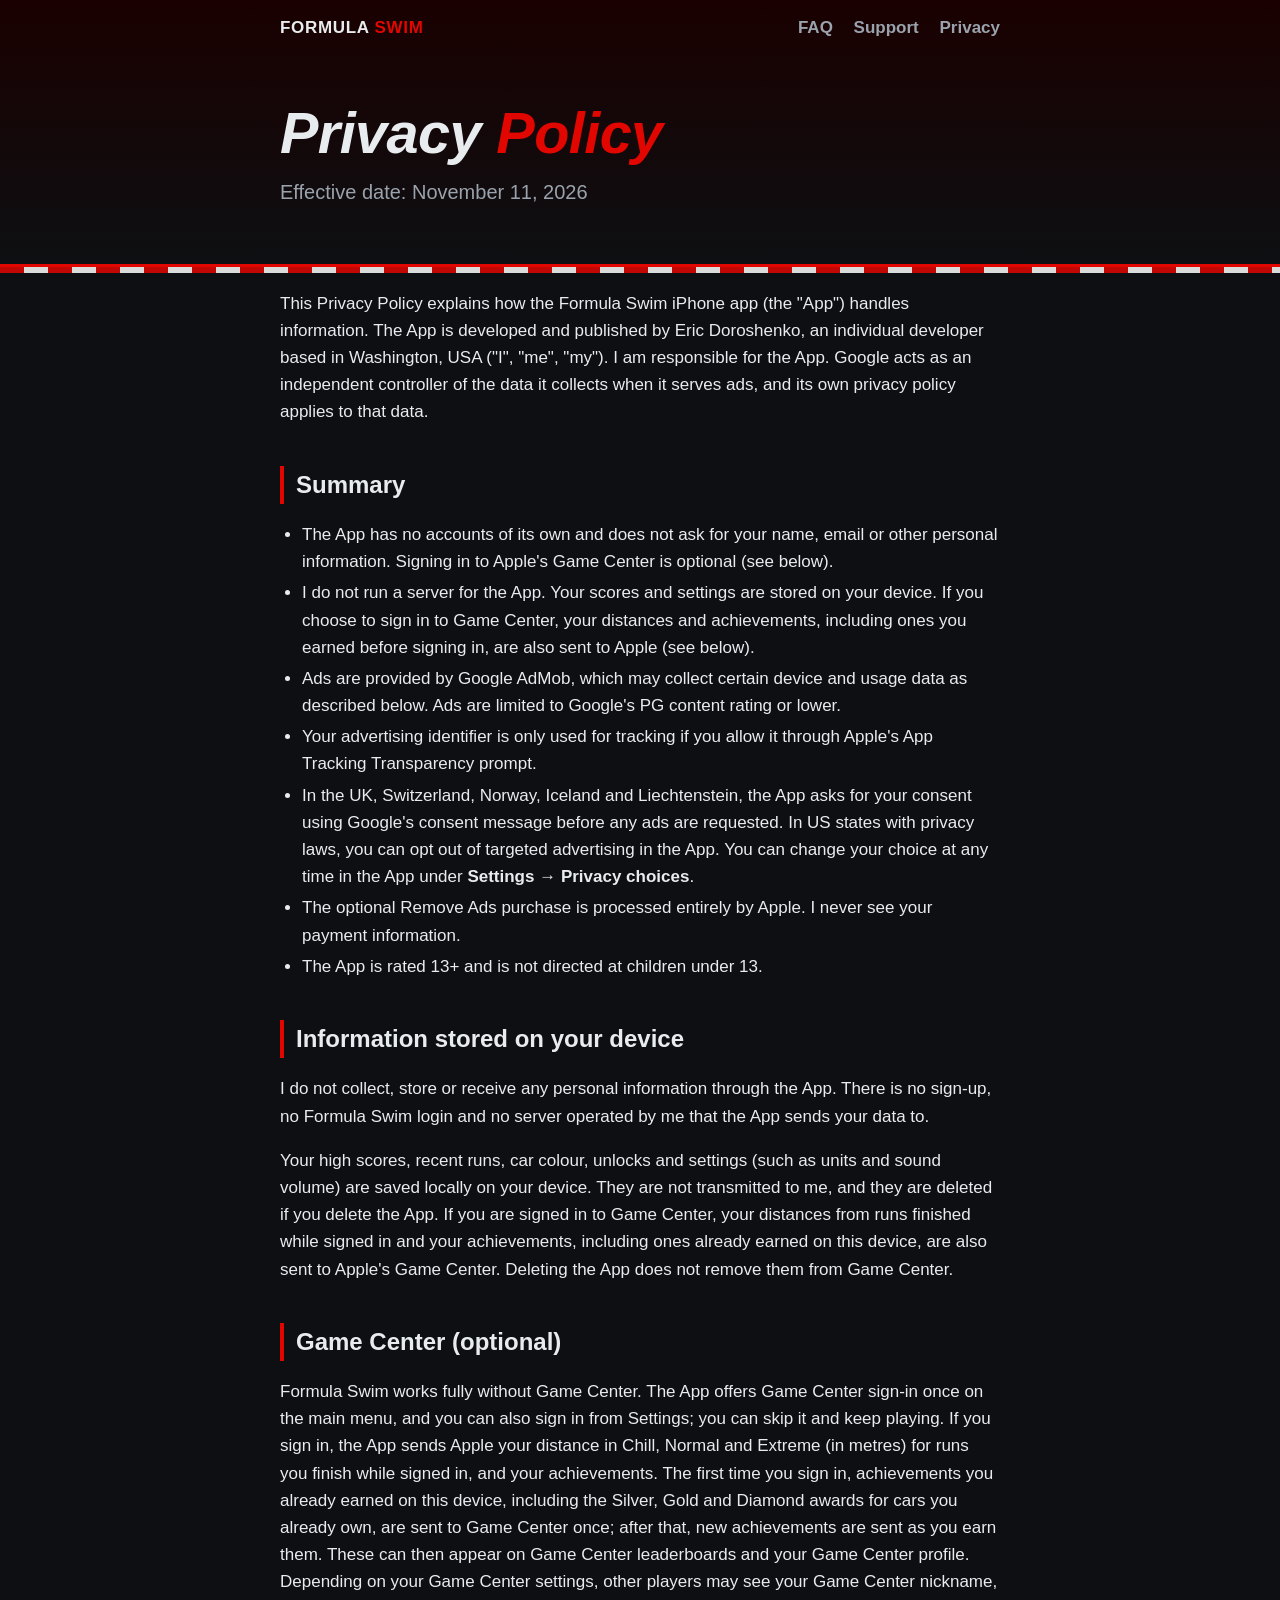
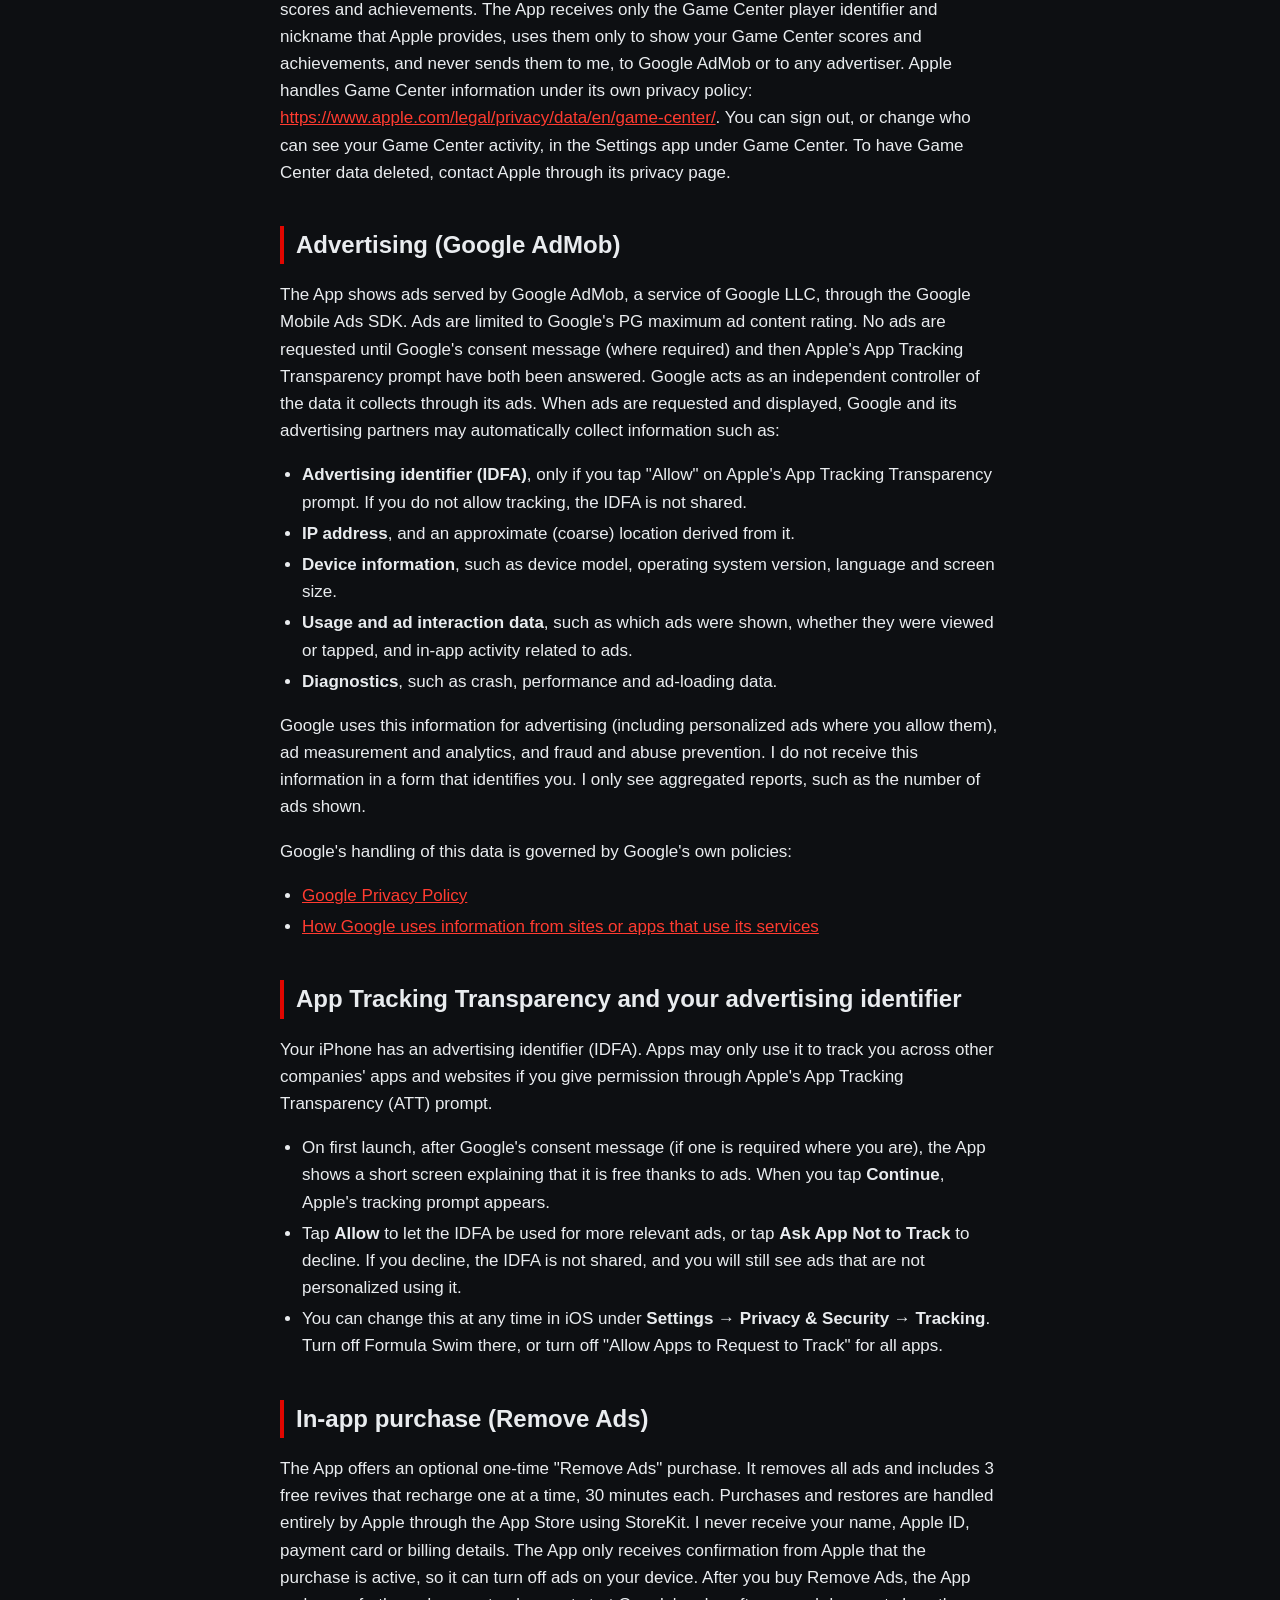
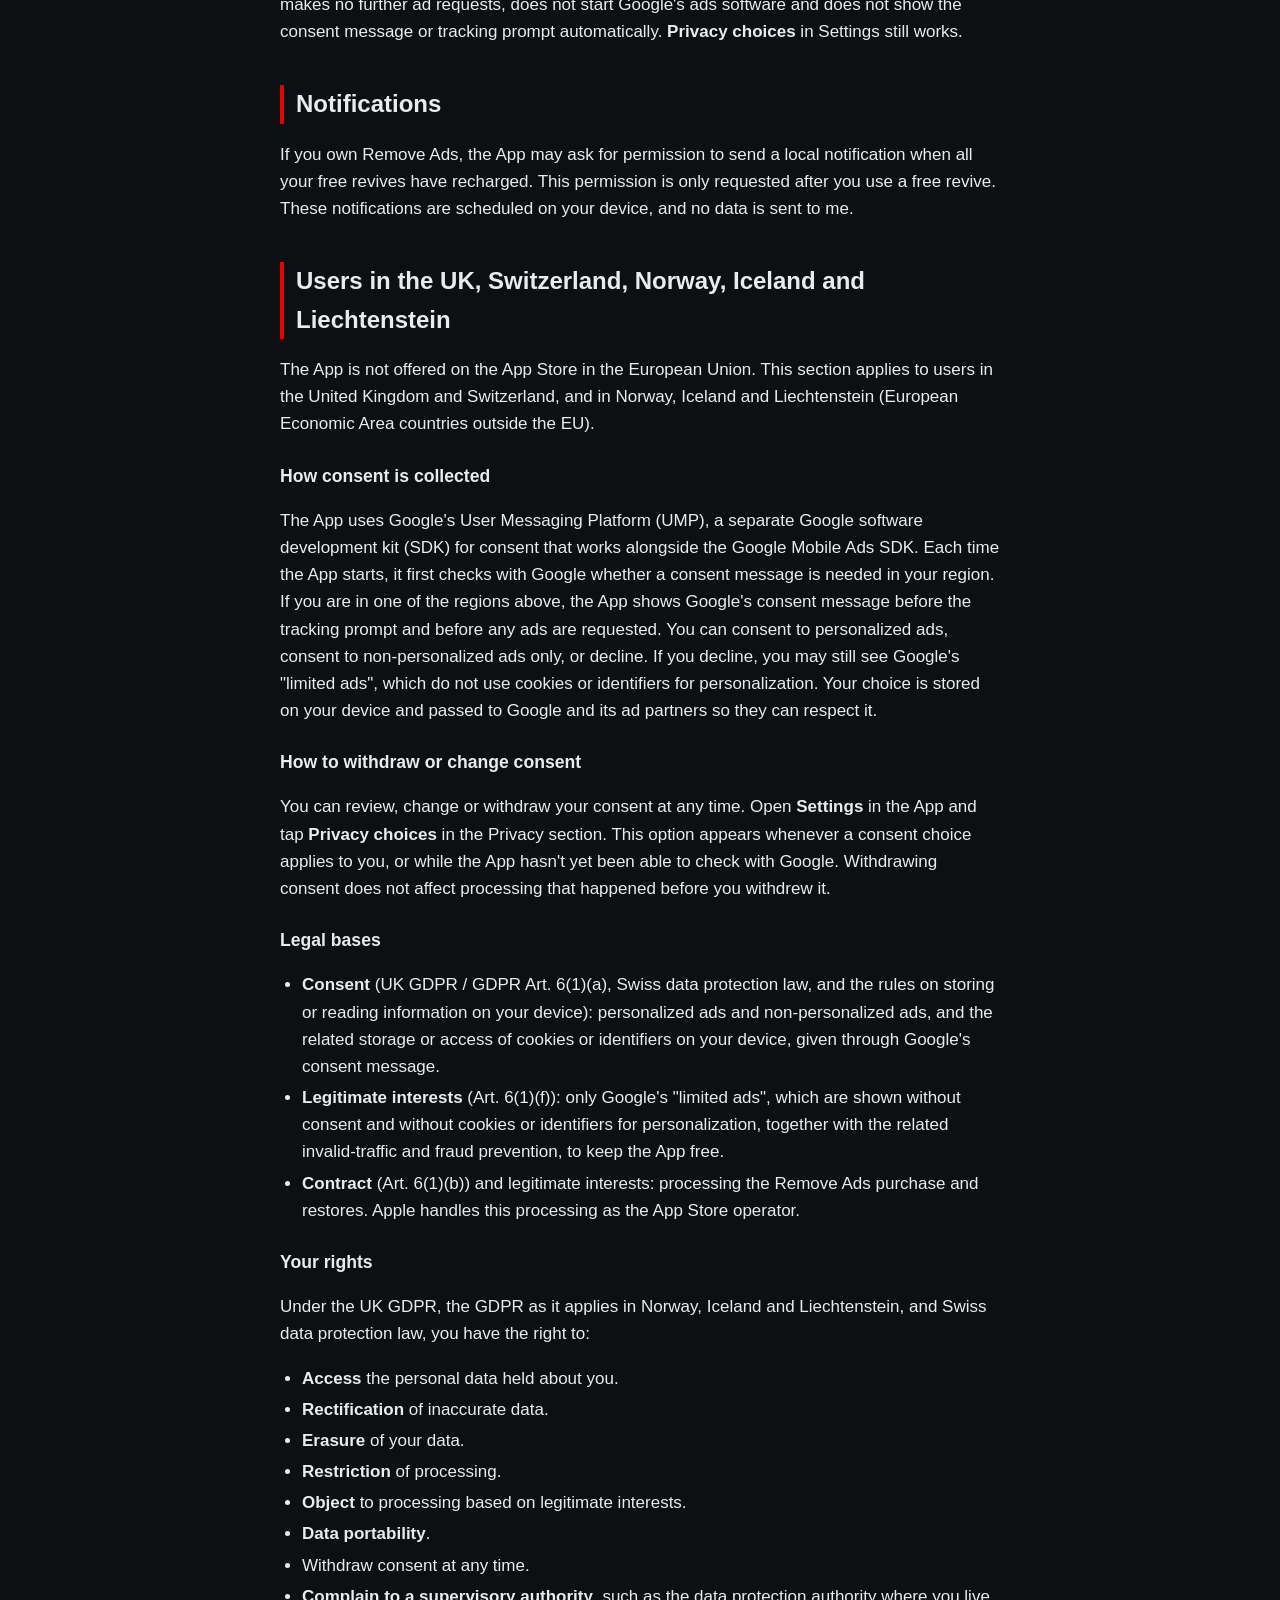
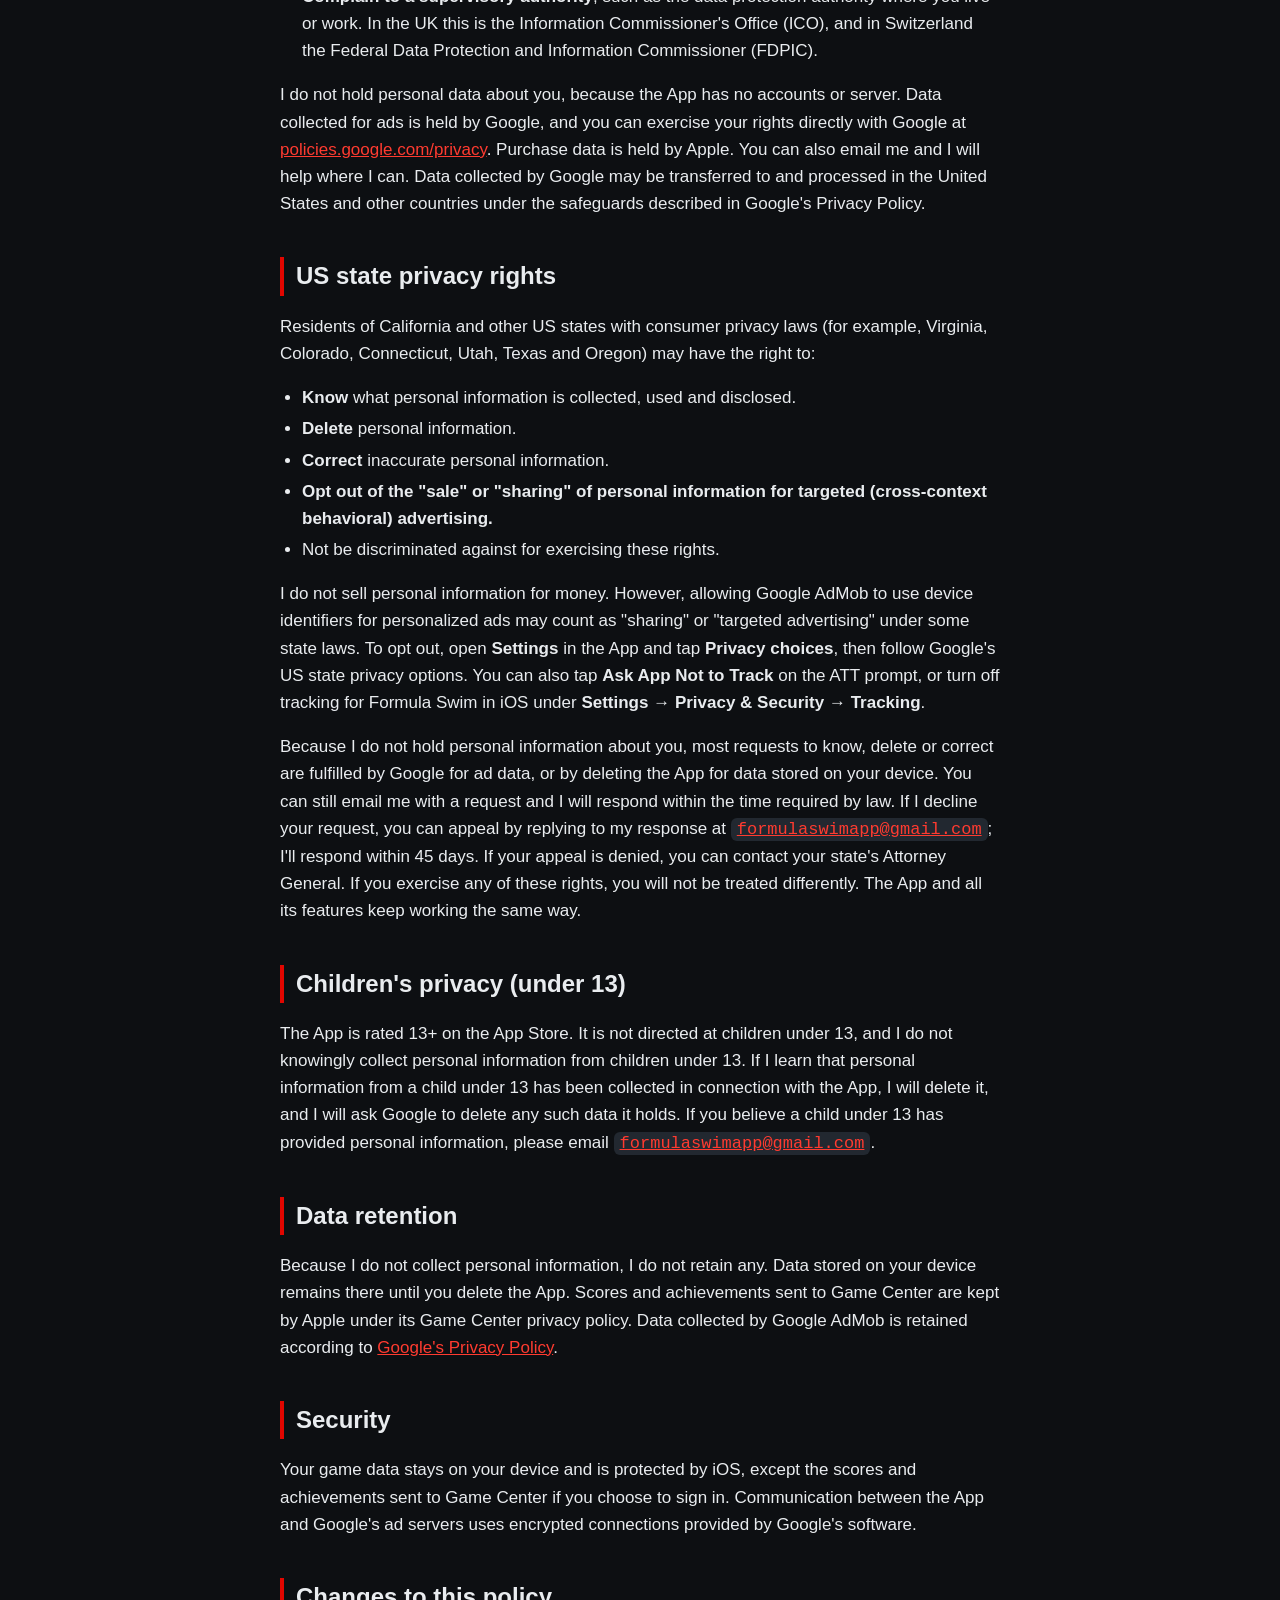
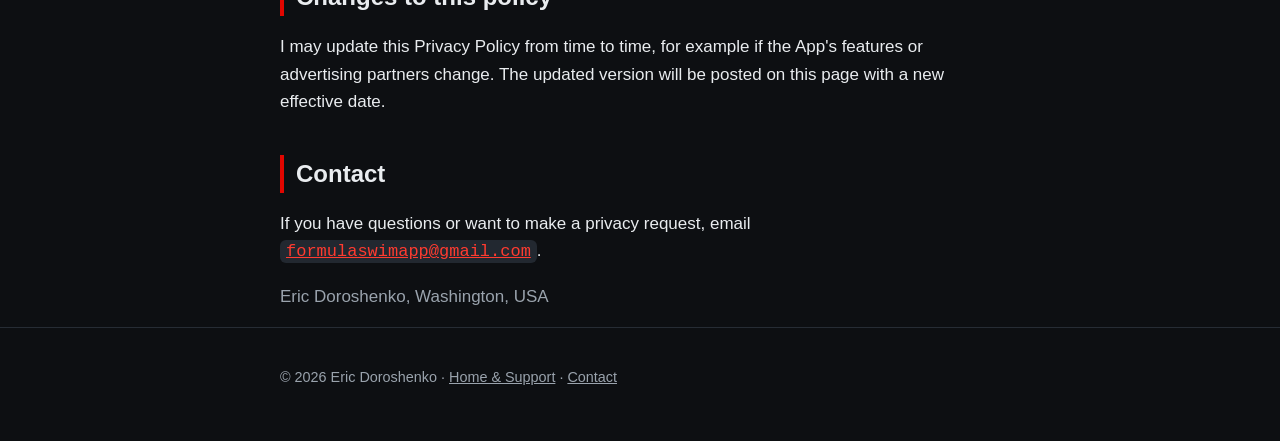
==== commit d8f917bb: "Privacy policy: note Game Center data retention (1.1, not yet live) Co-authored-by: formulaswim <for" ====
--- a/privacy.html
+++ b/privacy.html
@@ -119,7 +119,7 @@
     <p>The App is rated 13+ on the App Store. It is not directed at children under 13, and I do not knowingly collect personal information from children under 13. If I learn that personal information from a child under 13 has been collected in connection with the App, I will delete it, and I will ask Google to delete any such data it holds. If you believe a child under 13 has provided personal information, please email <a class="email" href="mailto:formulaswimapp@gmail.com">formulaswimapp@gmail.com</a>.</p>
 
     <h2>Data retention</h2>
-    <p>Because I do not collect personal information, I do not retain any. Data stored on your device remains there until you delete the App. Data collected by Google AdMob is retained according to <a href="https://policies.google.com/privacy" rel="noopener">Google's Privacy Policy</a>.</p>
+    <p>Because I do not collect personal information, I do not retain any. Data stored on your device remains there until you delete the App. Scores and achievements sent to Game Center are kept by Apple under its Game Center privacy policy. Data collected by Google AdMob is retained according to <a href="https://policies.google.com/privacy" rel="noopener">Google's Privacy Policy</a>.</p>
 
     <h2>Security</h2>
     <p>Your game data stays on your device and is protected by iOS, except the scores and achievements sent to Game Center if you choose to sign in. Communication between the App and Google's ad servers uses encrypted connections provided by Google's software.</p>
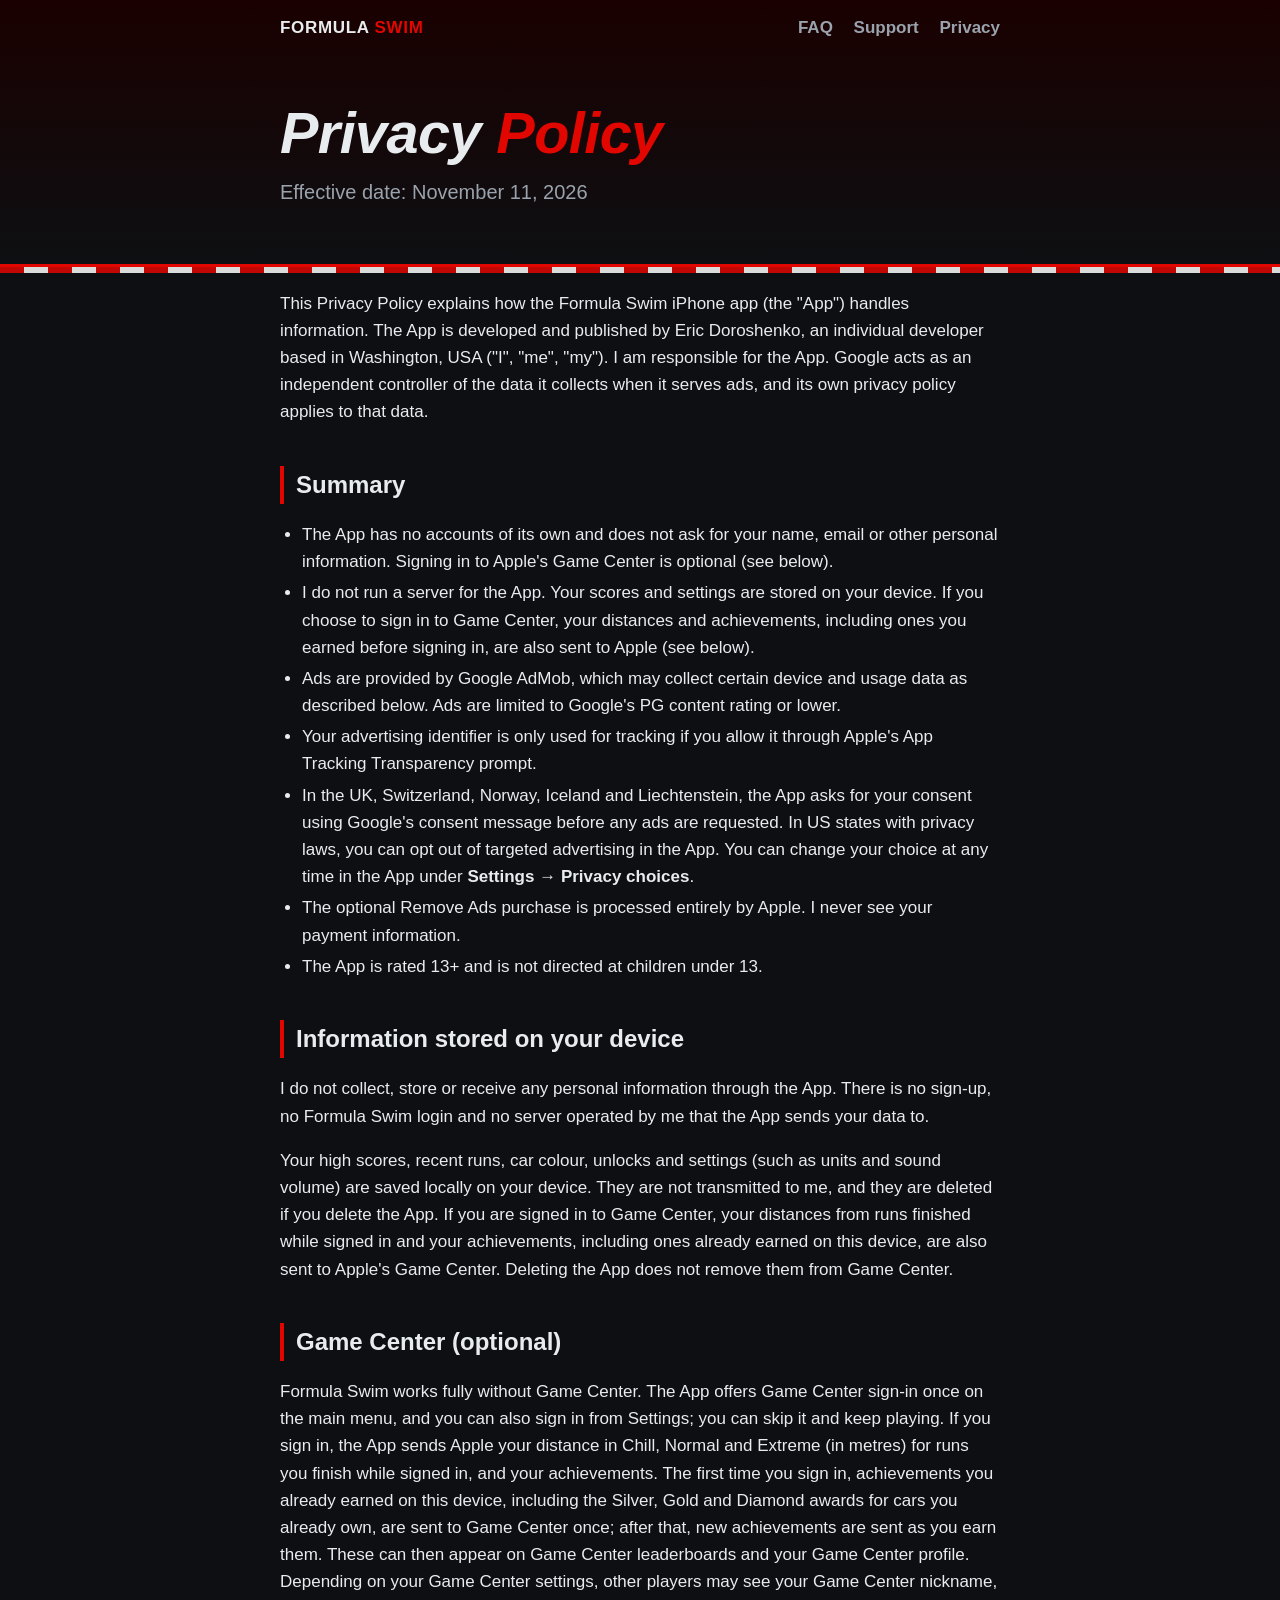
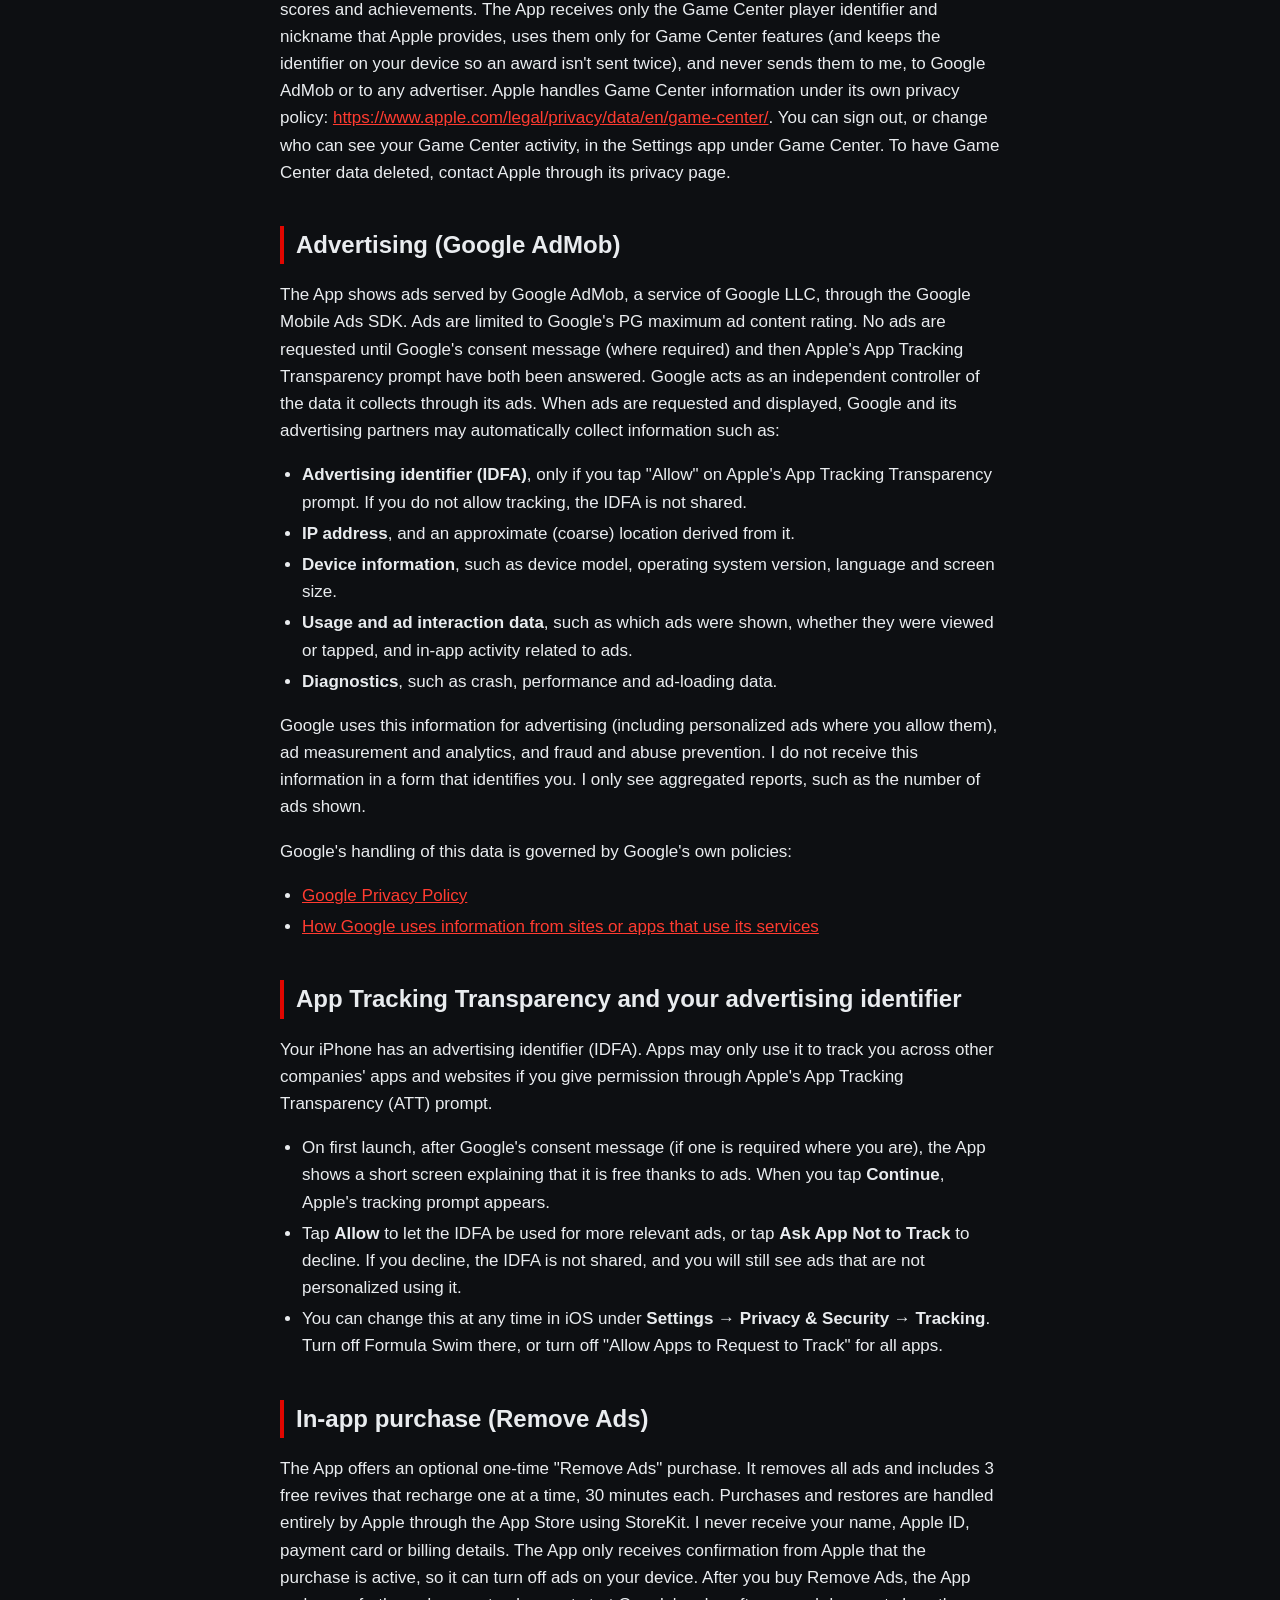
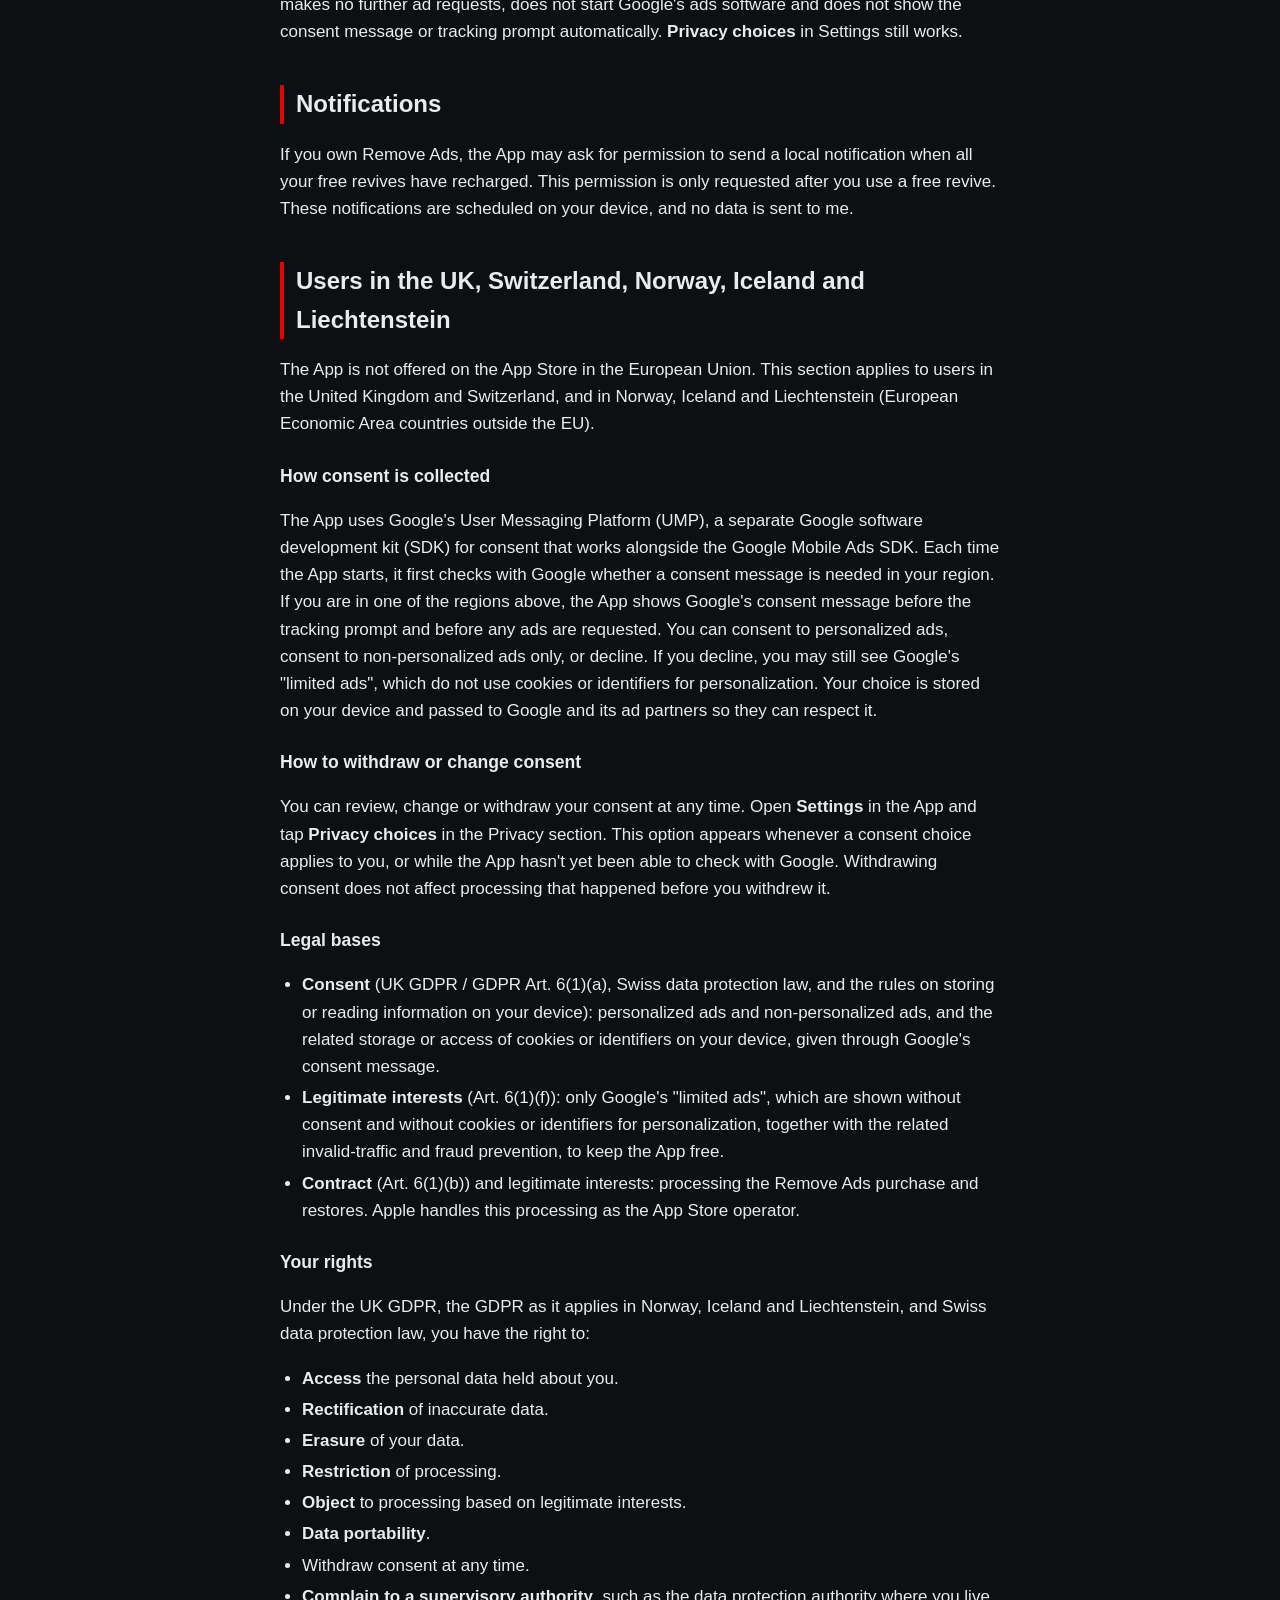
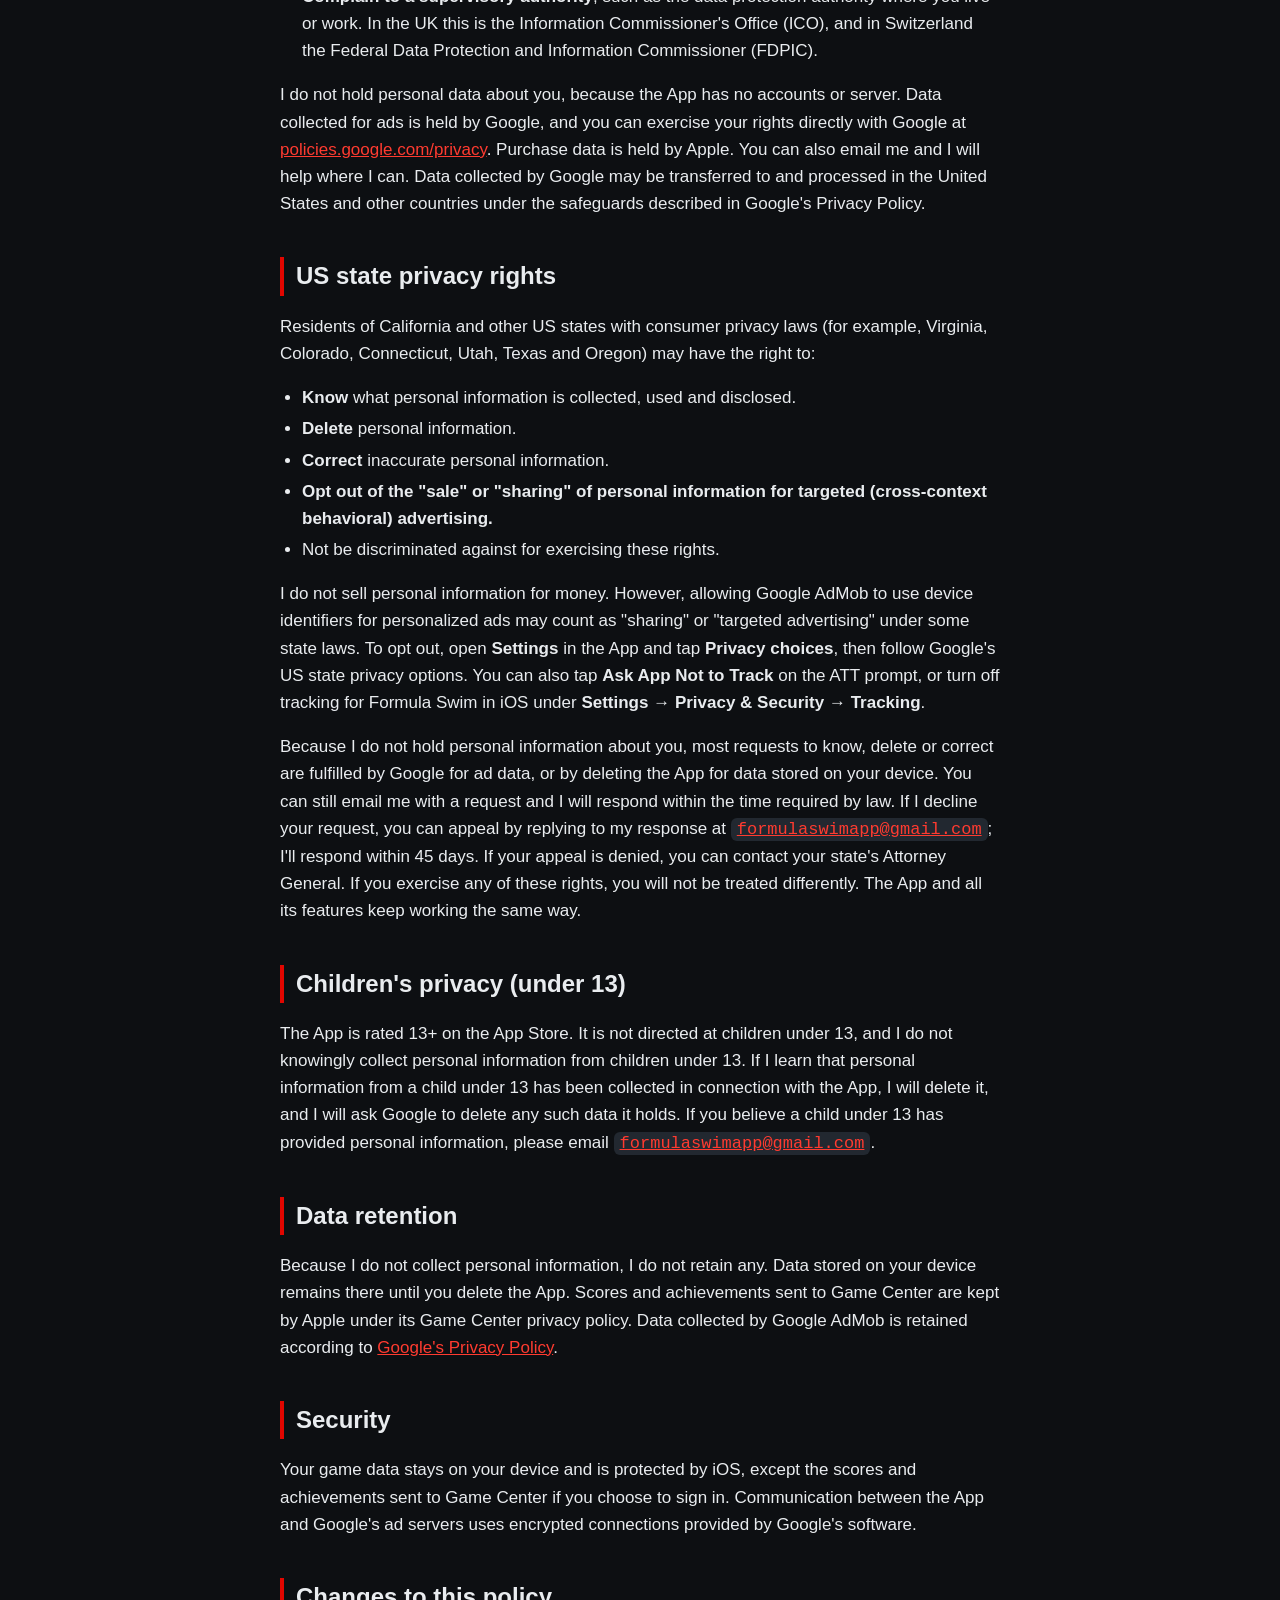
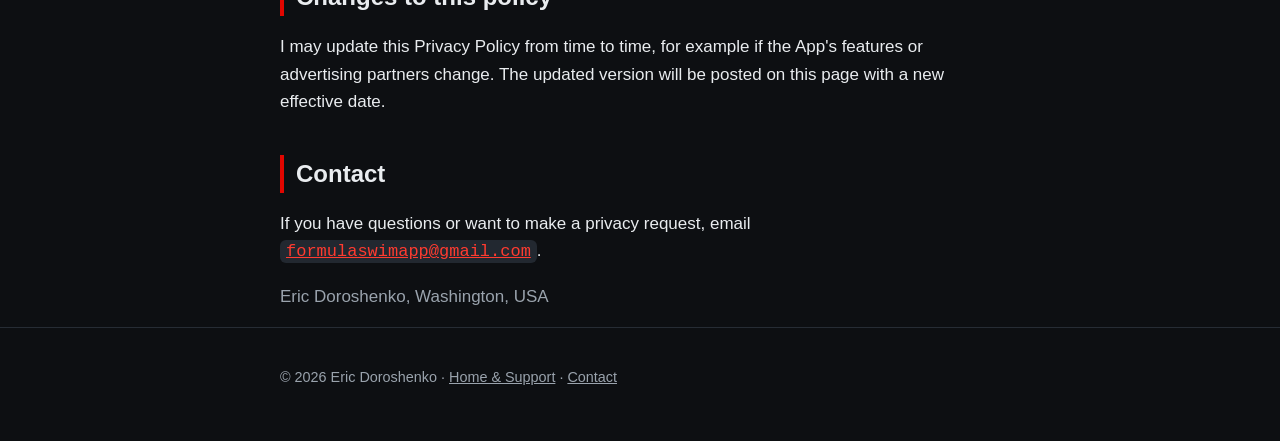
==== commit 237717ab: "Privacy policy: Game Center identifier kept on device (1.1, not yet live) Co-authored-by: formulaswi" ====
--- a/privacy.html
+++ b/privacy.html
@@ -45,7 +45,7 @@
     <p>Your high scores, recent runs, car colour, unlocks and settings (such as units and sound volume) are saved locally on your device. They are not transmitted to me, and they are deleted if you delete the App. If you are signed in to Game Center, your distances from runs finished while signed in and your achievements, including ones already earned on this device, are also sent to Apple's Game Center. Deleting the App does not remove them from Game Center.</p>
 
     <h2>Game Center (optional)</h2>
-    <p>Formula Swim works fully without Game Center. The App offers Game Center sign-in once on the main menu, and you can also sign in from Settings; you can skip it and keep playing. If you sign in, the App sends Apple your distance in Chill, Normal and Extreme (in metres) for runs you finish while signed in, and your achievements. The first time you sign in, achievements you already earned on this device, including the Silver, Gold and Diamond awards for cars you already own, are sent to Game Center once; after that, new achievements are sent as you earn them. These can then appear on Game Center leaderboards and your Game Center profile. Depending on your Game Center settings, other players may see your Game Center nickname, scores and achievements. The App receives only the Game Center player identifier and nickname that Apple provides, uses them only to show your Game Center scores and achievements, and never sends them to me, to Google AdMob or to any advertiser. Apple handles Game Center information under its own privacy policy: <a href="https://www.apple.com/legal/privacy/data/en/game-center/" rel="noopener">https://www.apple.com/legal/privacy/data/en/game-center/</a>. You can sign out, or change who can see your Game Center activity, in the Settings app under Game Center. To have Game Center data deleted, contact Apple through its privacy page.</p>
+    <p>Formula Swim works fully without Game Center. The App offers Game Center sign-in once on the main menu, and you can also sign in from Settings; you can skip it and keep playing. If you sign in, the App sends Apple your distance in Chill, Normal and Extreme (in metres) for runs you finish while signed in, and your achievements. The first time you sign in, achievements you already earned on this device, including the Silver, Gold and Diamond awards for cars you already own, are sent to Game Center once; after that, new achievements are sent as you earn them. These can then appear on Game Center leaderboards and your Game Center profile. Depending on your Game Center settings, other players may see your Game Center nickname, scores and achievements. The App receives only the Game Center player identifier and nickname that Apple provides, uses them only for Game Center features (and keeps the identifier on your device so an award isn't sent twice), and never sends them to me, to Google AdMob or to any advertiser. Apple handles Game Center information under its own privacy policy: <a href="https://www.apple.com/legal/privacy/data/en/game-center/" rel="noopener">https://www.apple.com/legal/privacy/data/en/game-center/</a>. You can sign out, or change who can see your Game Center activity, in the Settings app under Game Center. To have Game Center data deleted, contact Apple through its privacy page.</p>
 
     <h2>Advertising (Google AdMob)</h2>
     <p>The App shows ads served by Google AdMob, a service of Google LLC, through the Google Mobile Ads SDK. Ads are limited to Google's PG maximum ad content rating. No ads are requested until Google's consent message (where required) and then Apple's App Tracking Transparency prompt have both been answered. Google acts as an independent controller of the data it collects through its ads. When ads are requested and displayed, Google and its advertising partners may automatically collect information such as:</p>
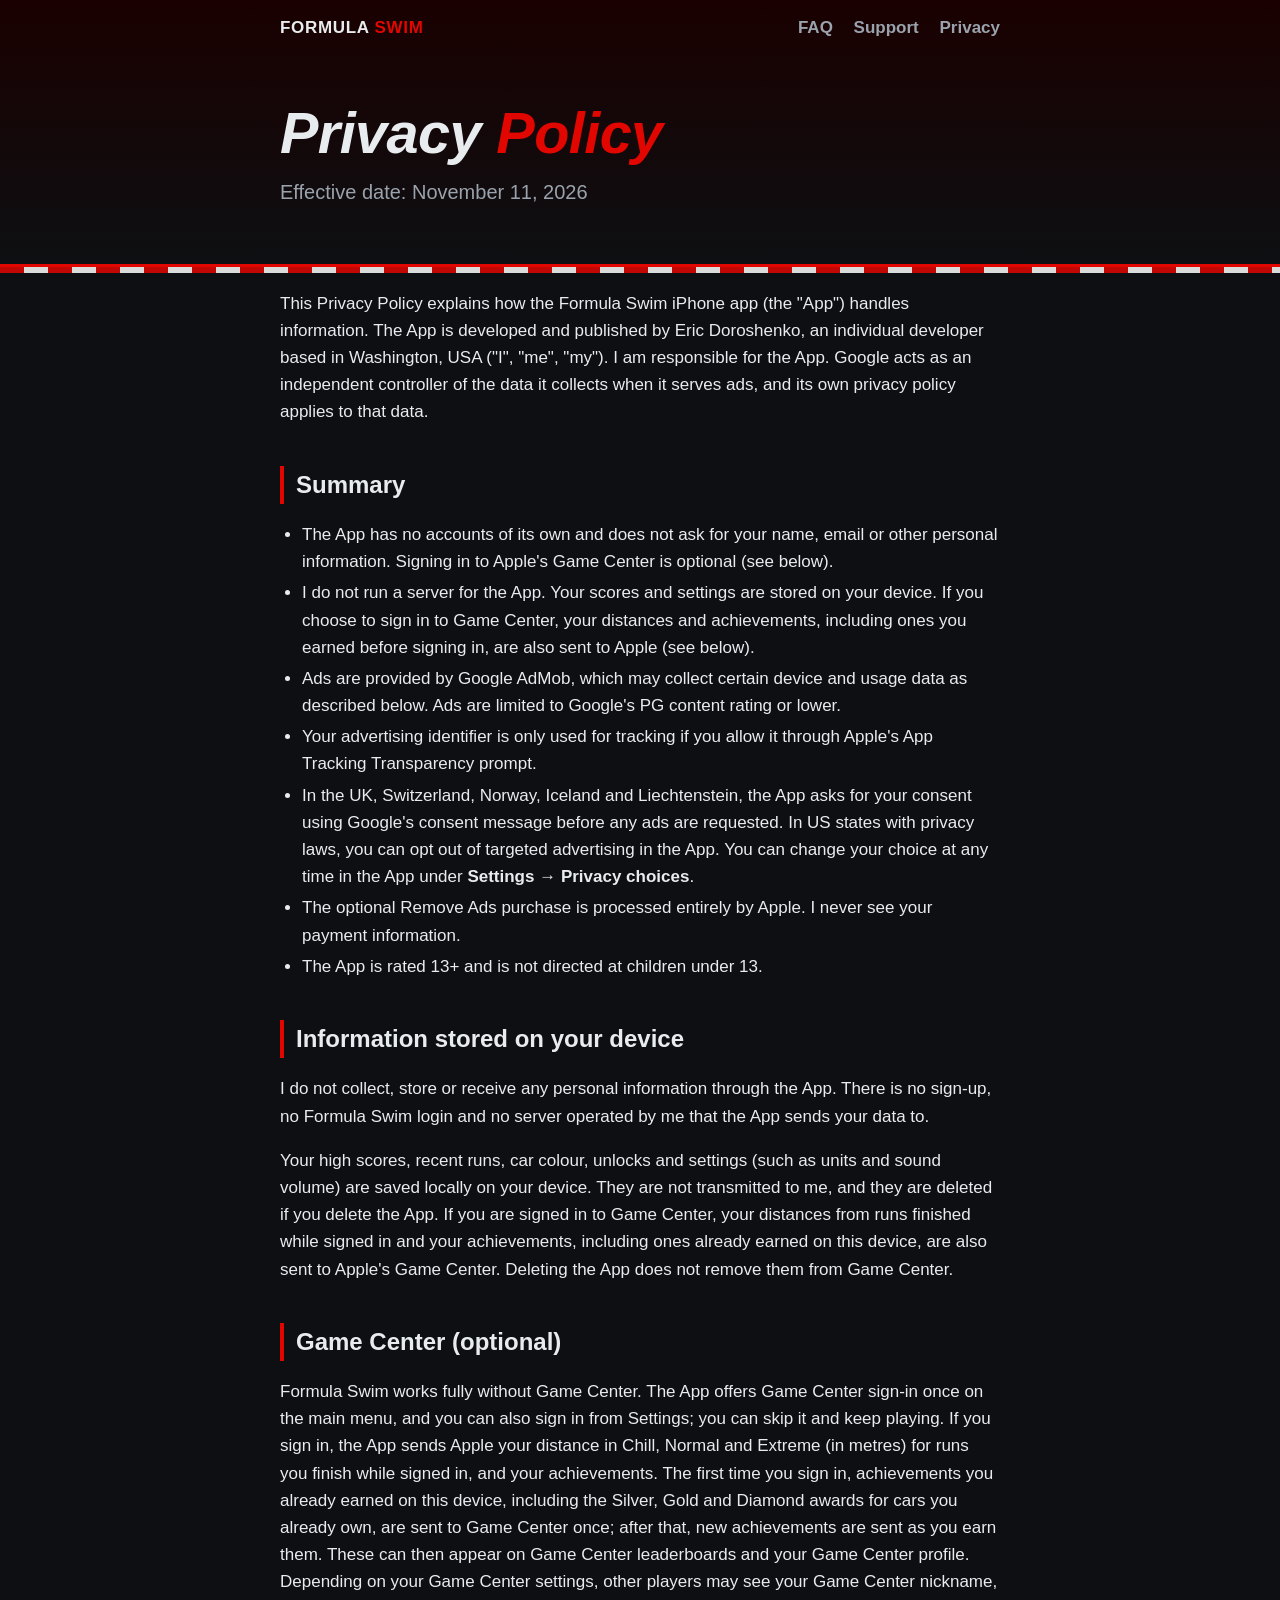
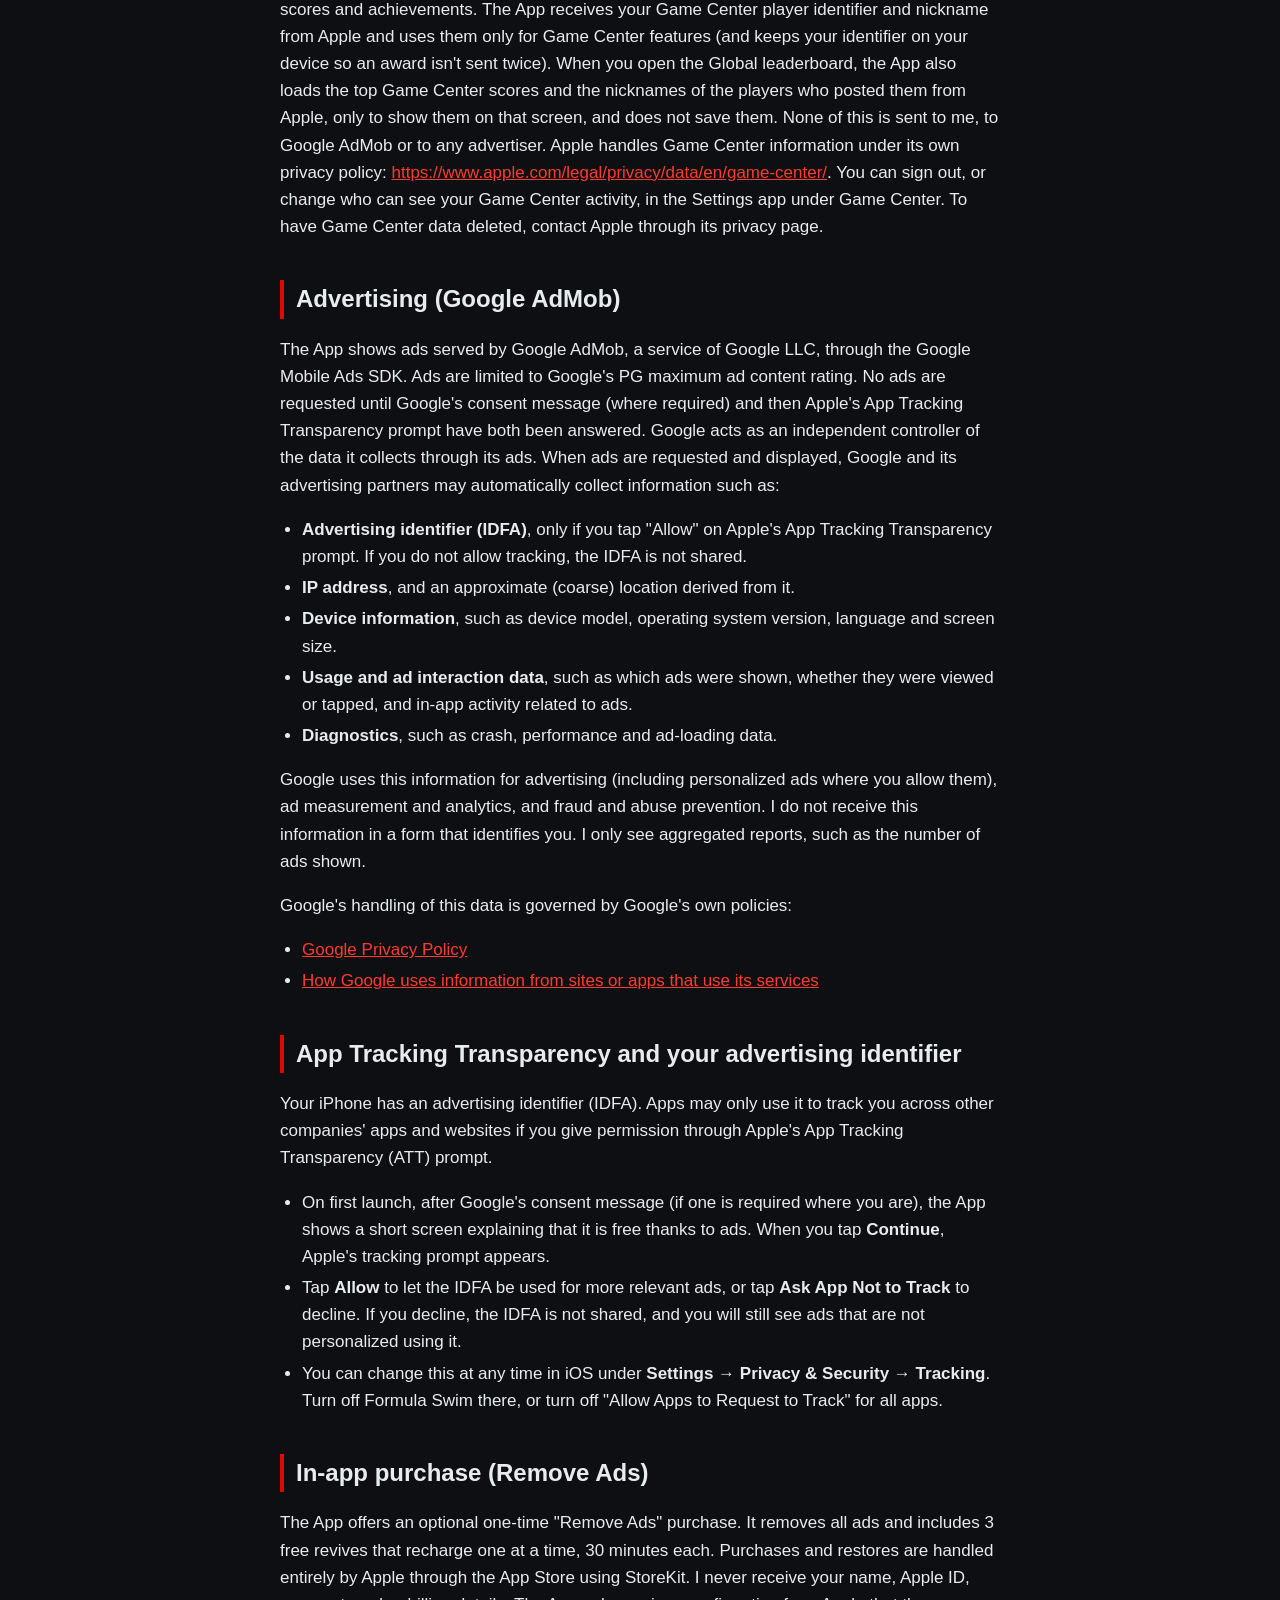
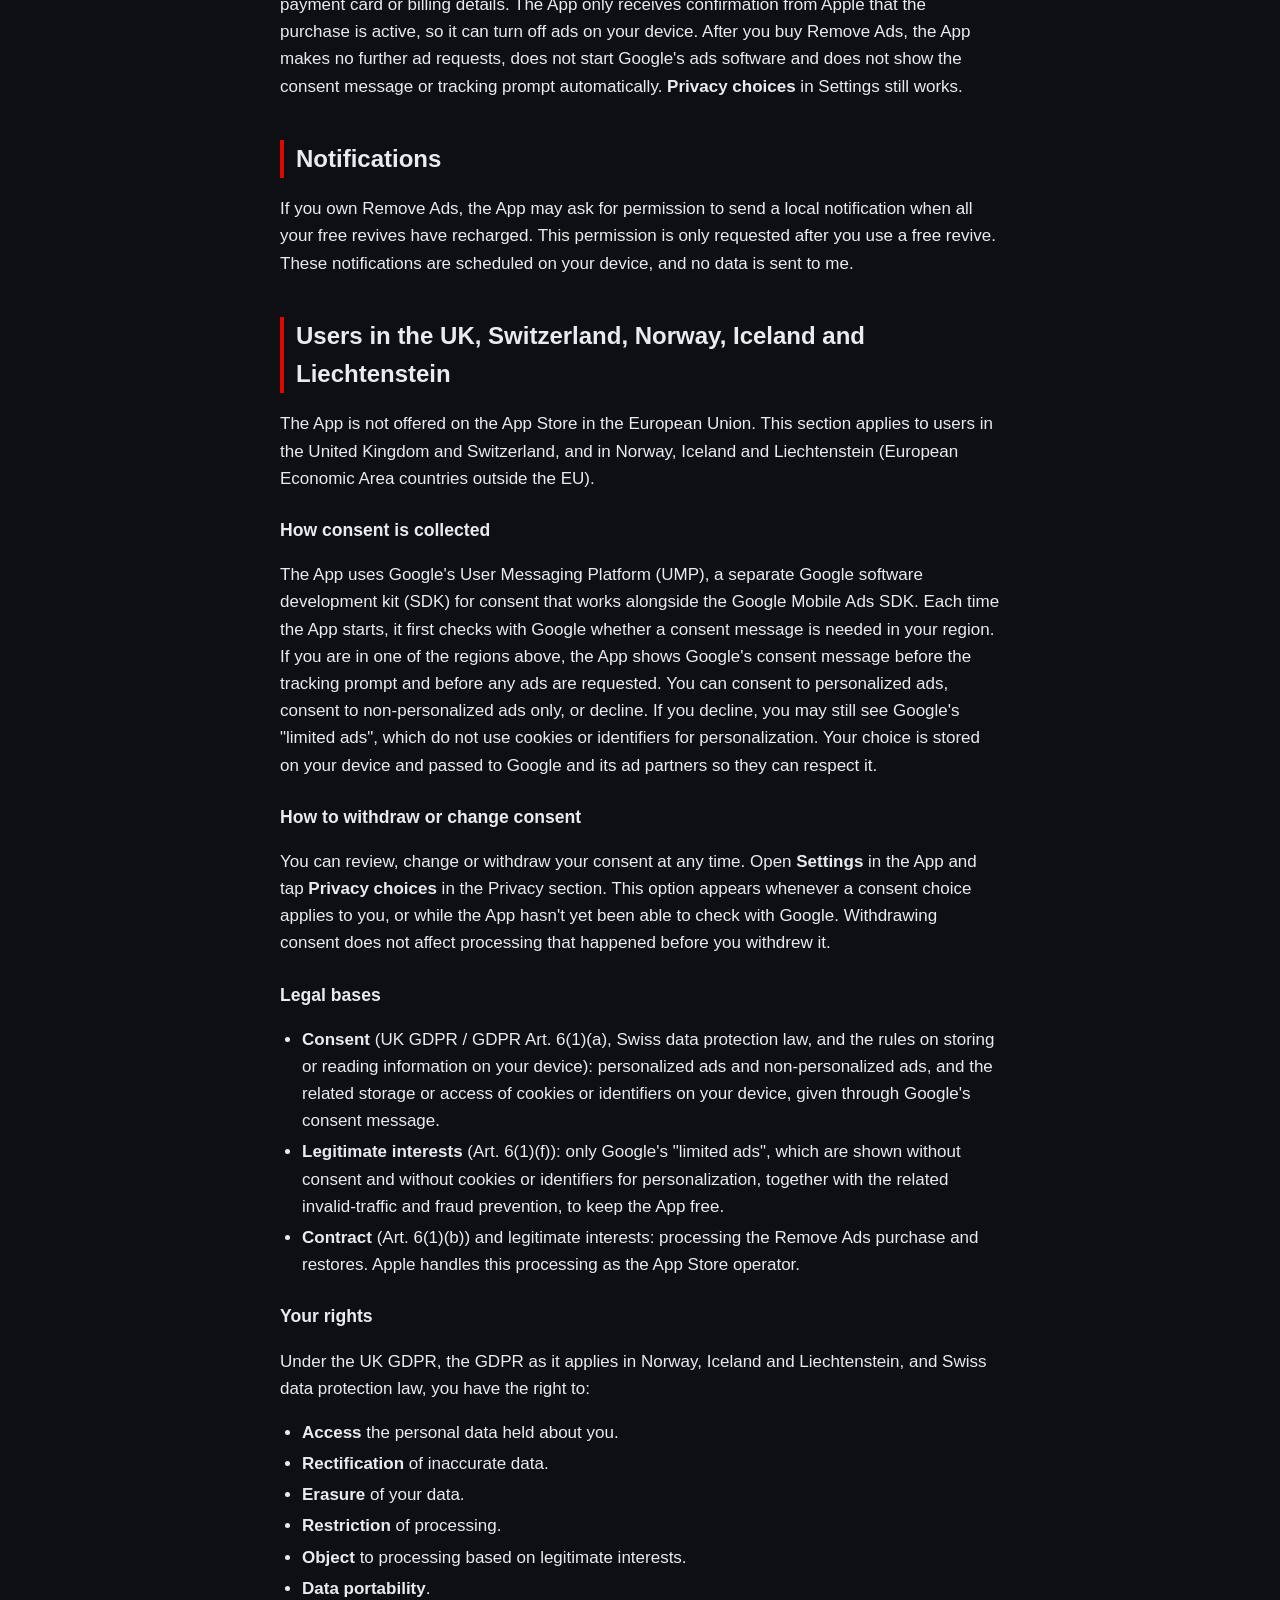
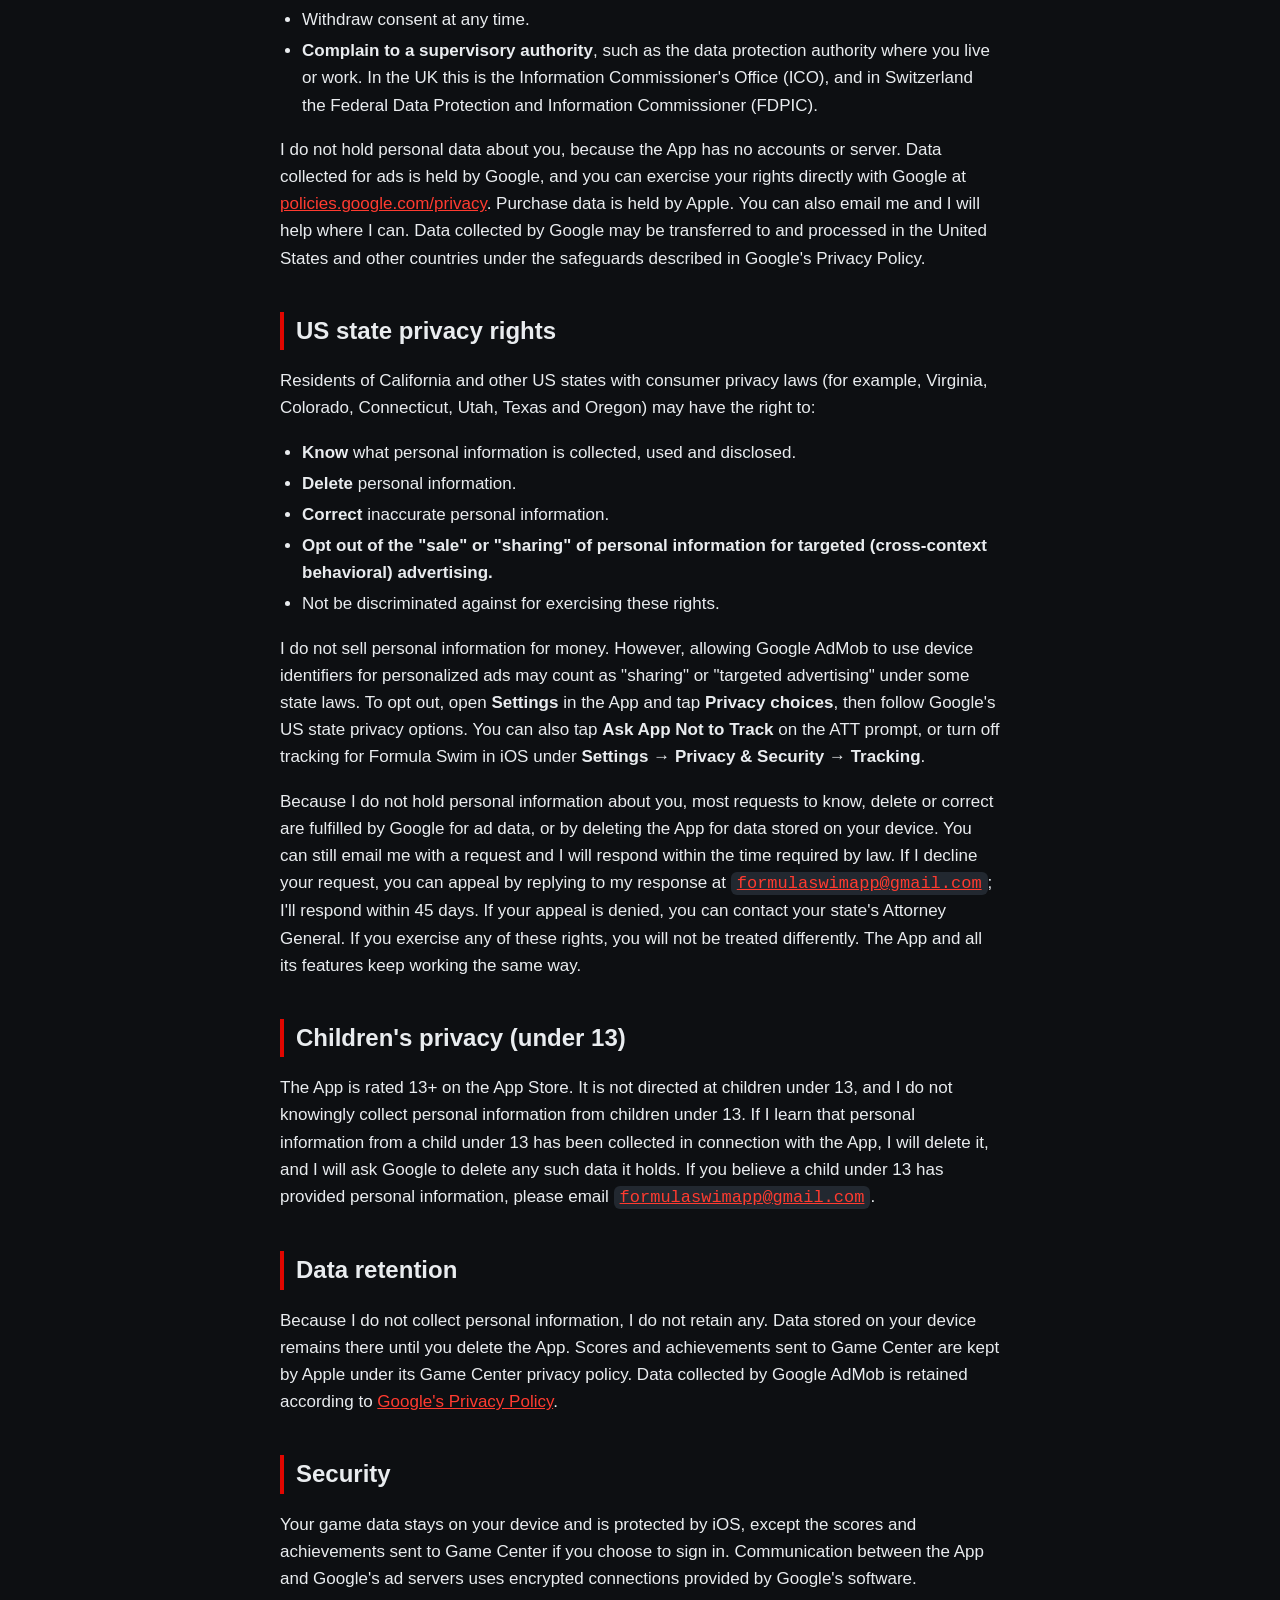
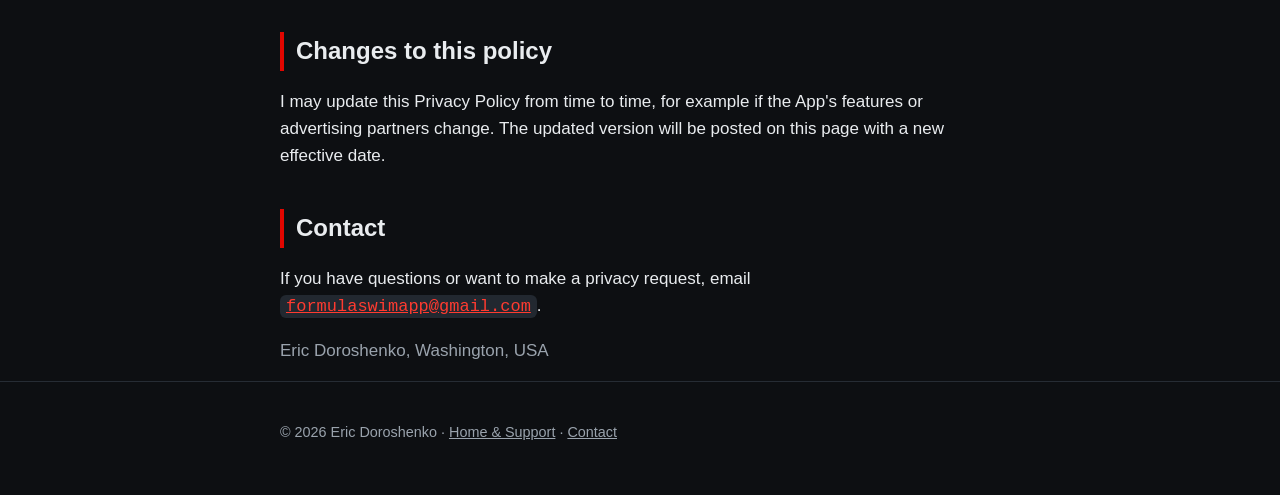
==== commit f73e2b6f: "Privacy policy: Global leaderboard scores are shown, not saved (1.1, not yet live) Co-authored-by: f" ====
--- a/privacy.html
+++ b/privacy.html
@@ -45,7 +45,7 @@
     <p>Your high scores, recent runs, car colour, unlocks and settings (such as units and sound volume) are saved locally on your device. They are not transmitted to me, and they are deleted if you delete the App. If you are signed in to Game Center, your distances from runs finished while signed in and your achievements, including ones already earned on this device, are also sent to Apple's Game Center. Deleting the App does not remove them from Game Center.</p>
 
     <h2>Game Center (optional)</h2>
-    <p>Formula Swim works fully without Game Center. The App offers Game Center sign-in once on the main menu, and you can also sign in from Settings; you can skip it and keep playing. If you sign in, the App sends Apple your distance in Chill, Normal and Extreme (in metres) for runs you finish while signed in, and your achievements. The first time you sign in, achievements you already earned on this device, including the Silver, Gold and Diamond awards for cars you already own, are sent to Game Center once; after that, new achievements are sent as you earn them. These can then appear on Game Center leaderboards and your Game Center profile. Depending on your Game Center settings, other players may see your Game Center nickname, scores and achievements. The App receives only the Game Center player identifier and nickname that Apple provides, uses them only for Game Center features (and keeps the identifier on your device so an award isn't sent twice), and never sends them to me, to Google AdMob or to any advertiser. Apple handles Game Center information under its own privacy policy: <a href="https://www.apple.com/legal/privacy/data/en/game-center/" rel="noopener">https://www.apple.com/legal/privacy/data/en/game-center/</a>. You can sign out, or change who can see your Game Center activity, in the Settings app under Game Center. To have Game Center data deleted, contact Apple through its privacy page.</p>
+    <p>Formula Swim works fully without Game Center. The App offers Game Center sign-in once on the main menu, and you can also sign in from Settings; you can skip it and keep playing. If you sign in, the App sends Apple your distance in Chill, Normal and Extreme (in metres) for runs you finish while signed in, and your achievements. The first time you sign in, achievements you already earned on this device, including the Silver, Gold and Diamond awards for cars you already own, are sent to Game Center once; after that, new achievements are sent as you earn them. These can then appear on Game Center leaderboards and your Game Center profile. Depending on your Game Center settings, other players may see your Game Center nickname, scores and achievements. The App receives your Game Center player identifier and nickname from Apple and uses them only for Game Center features (and keeps your identifier on your device so an award isn't sent twice). When you open the Global leaderboard, the App also loads the top Game Center scores and the nicknames of the players who posted them from Apple, only to show them on that screen, and does not save them. None of this is sent to me, to Google AdMob or to any advertiser. Apple handles Game Center information under its own privacy policy: <a href="https://www.apple.com/legal/privacy/data/en/game-center/" rel="noopener">https://www.apple.com/legal/privacy/data/en/game-center/</a>. You can sign out, or change who can see your Game Center activity, in the Settings app under Game Center. To have Game Center data deleted, contact Apple through its privacy page.</p>
 
     <h2>Advertising (Google AdMob)</h2>
     <p>The App shows ads served by Google AdMob, a service of Google LLC, through the Google Mobile Ads SDK. Ads are limited to Google's PG maximum ad content rating. No ads are requested until Google's consent message (where required) and then Apple's App Tracking Transparency prompt have both been answered. Google acts as an independent controller of the data it collects through its ads. When ads are requested and displayed, Google and its advertising partners may automatically collect information such as:</p>
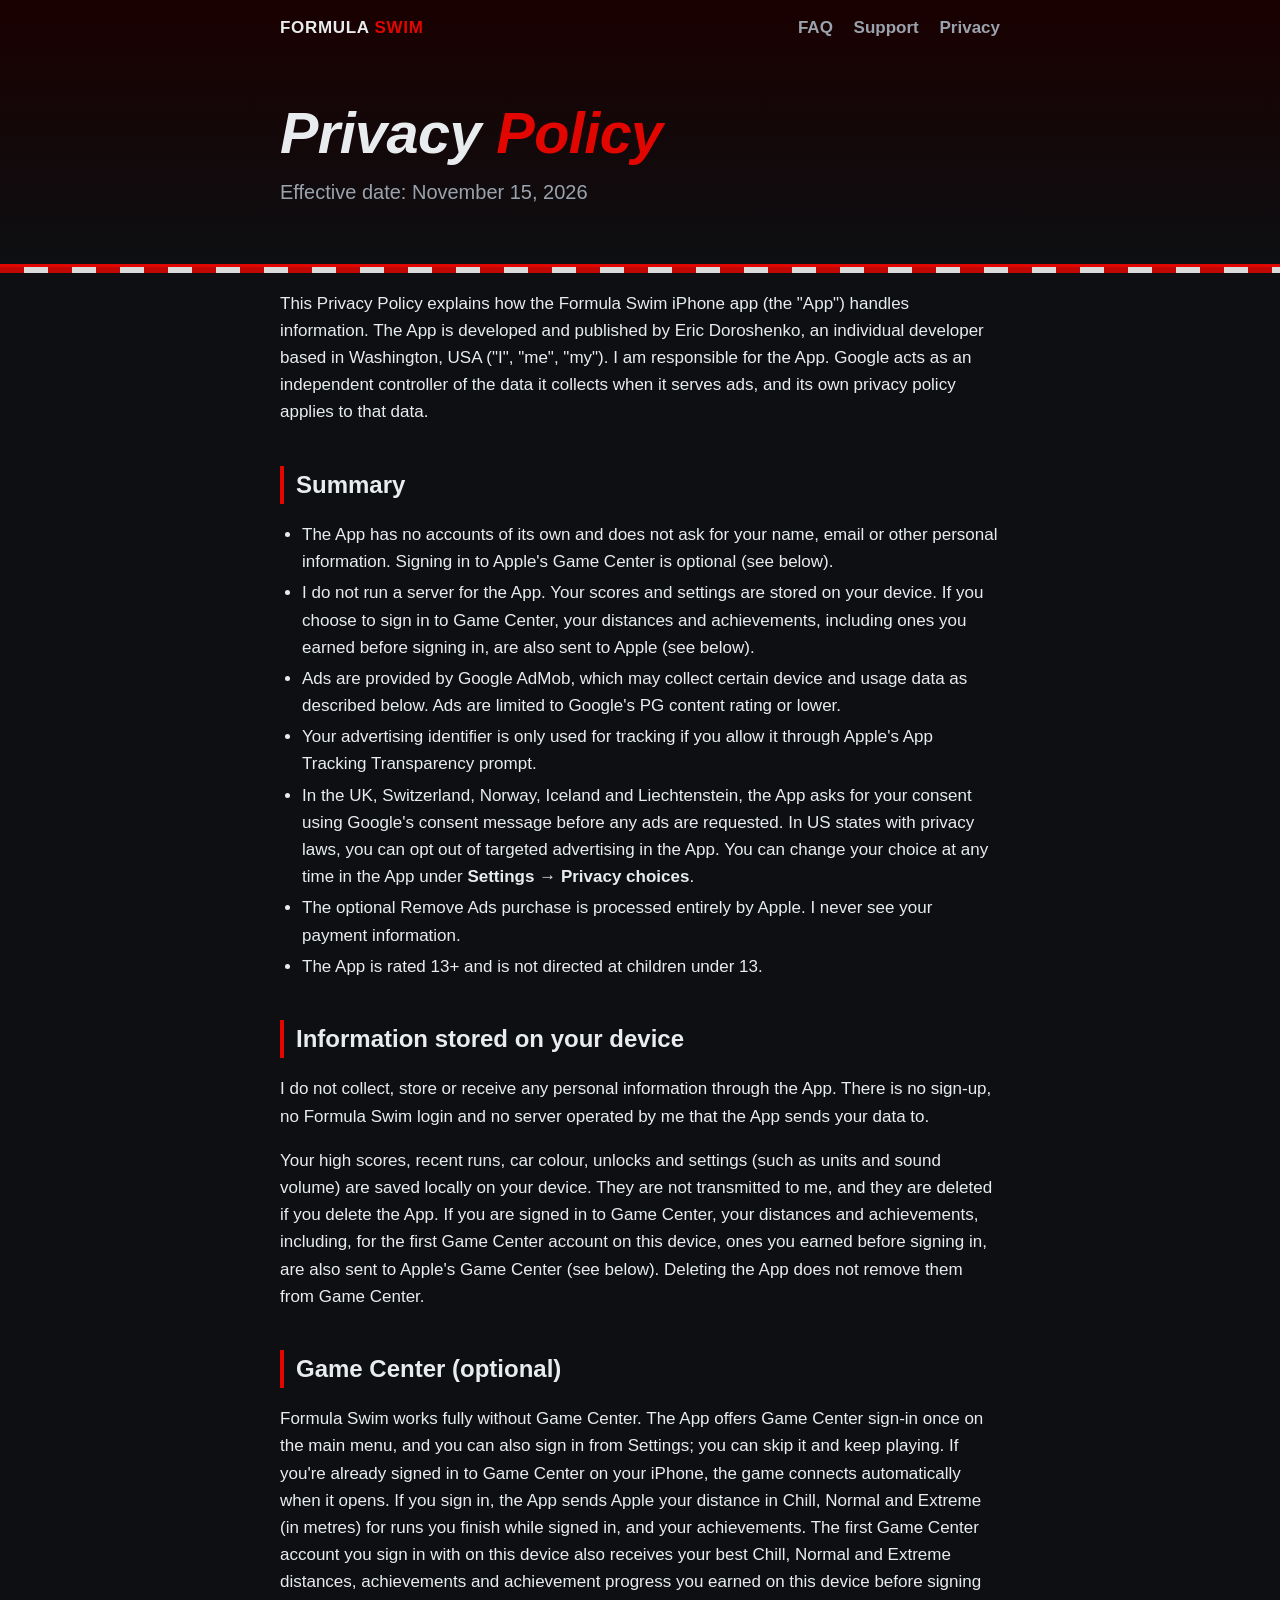
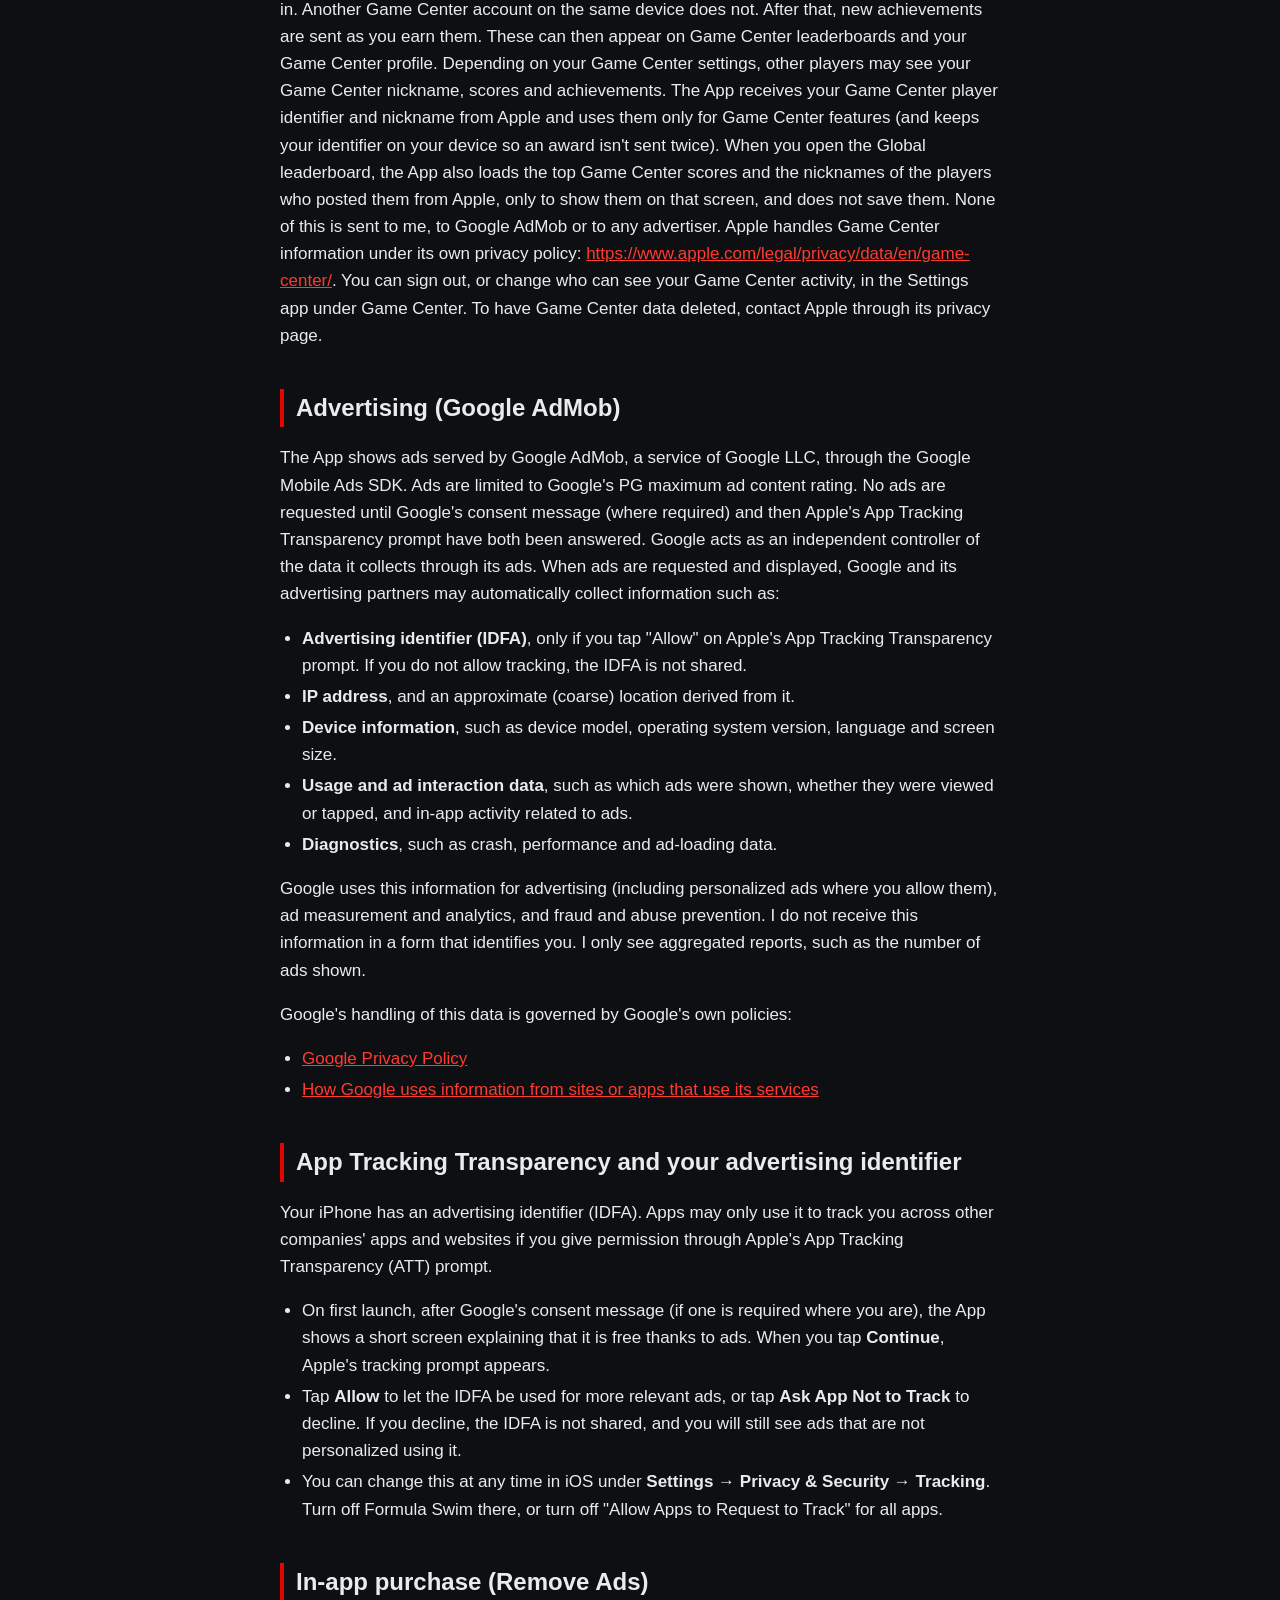
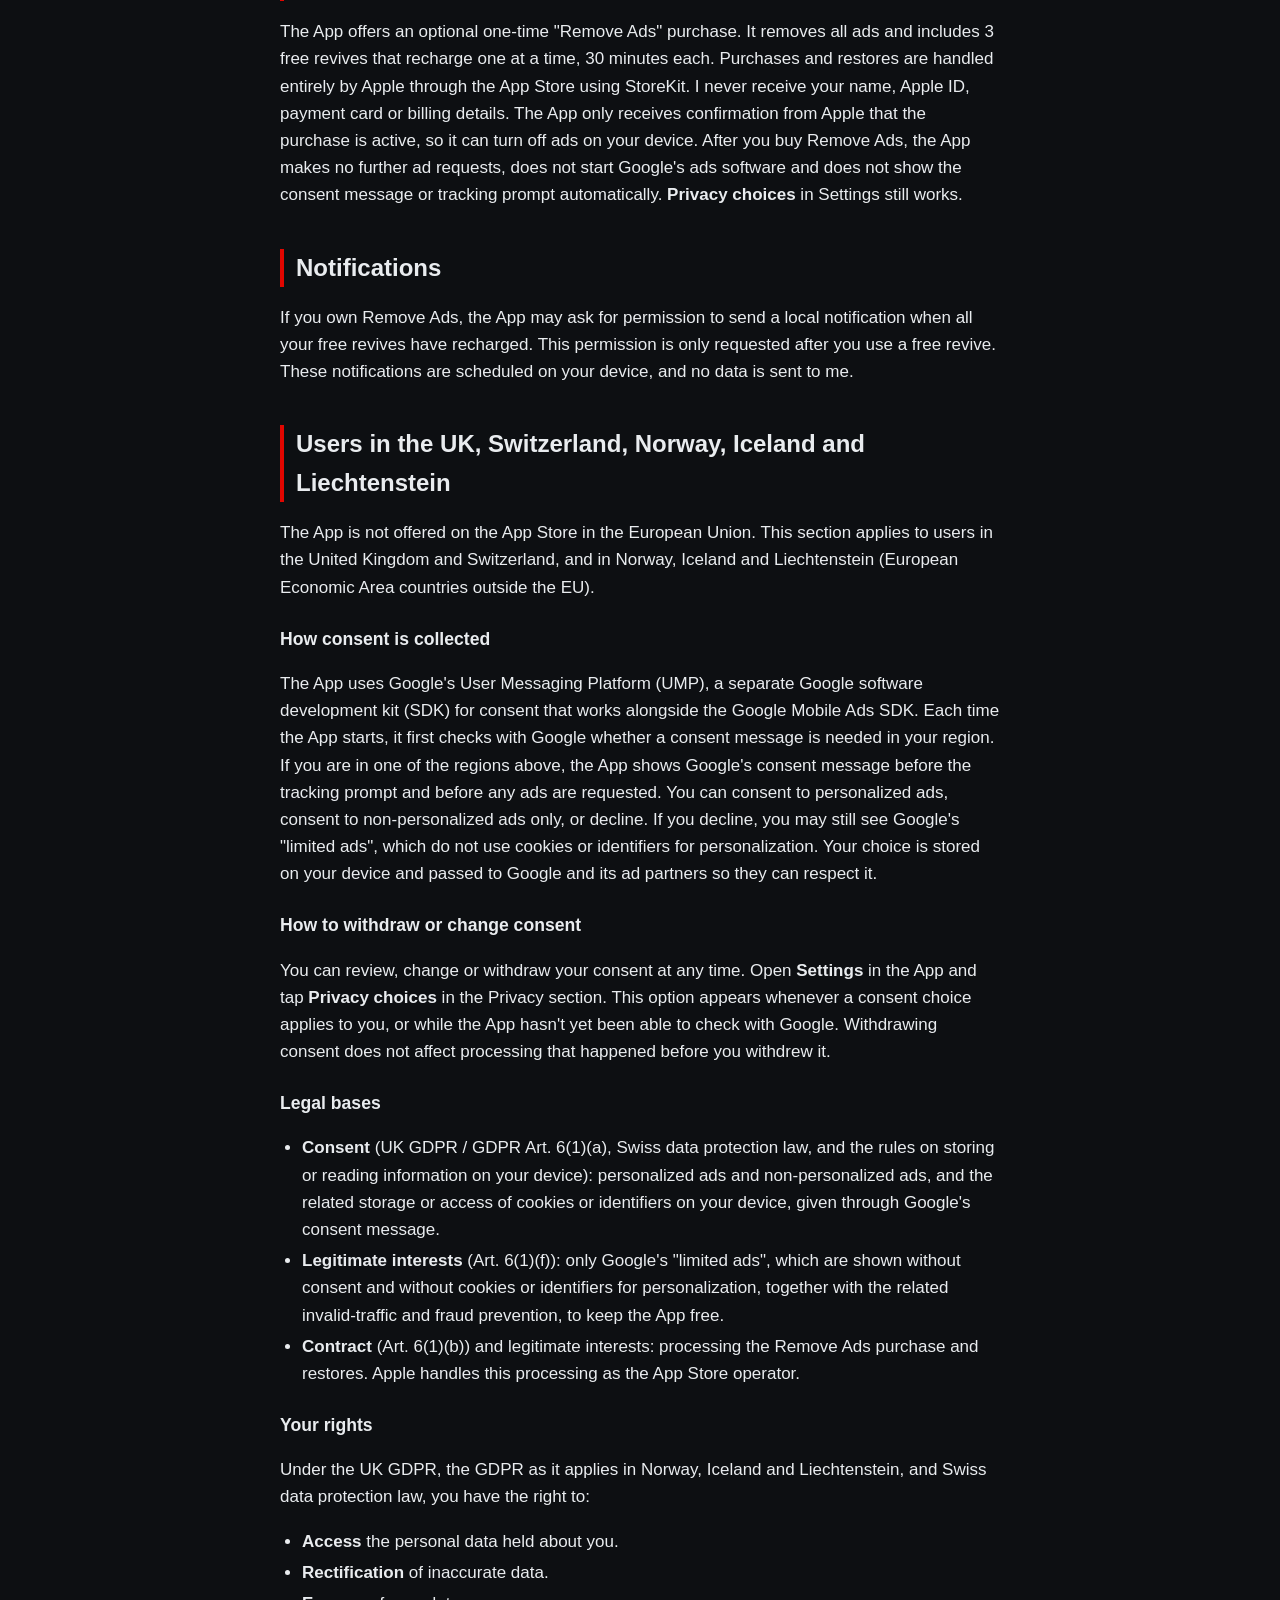
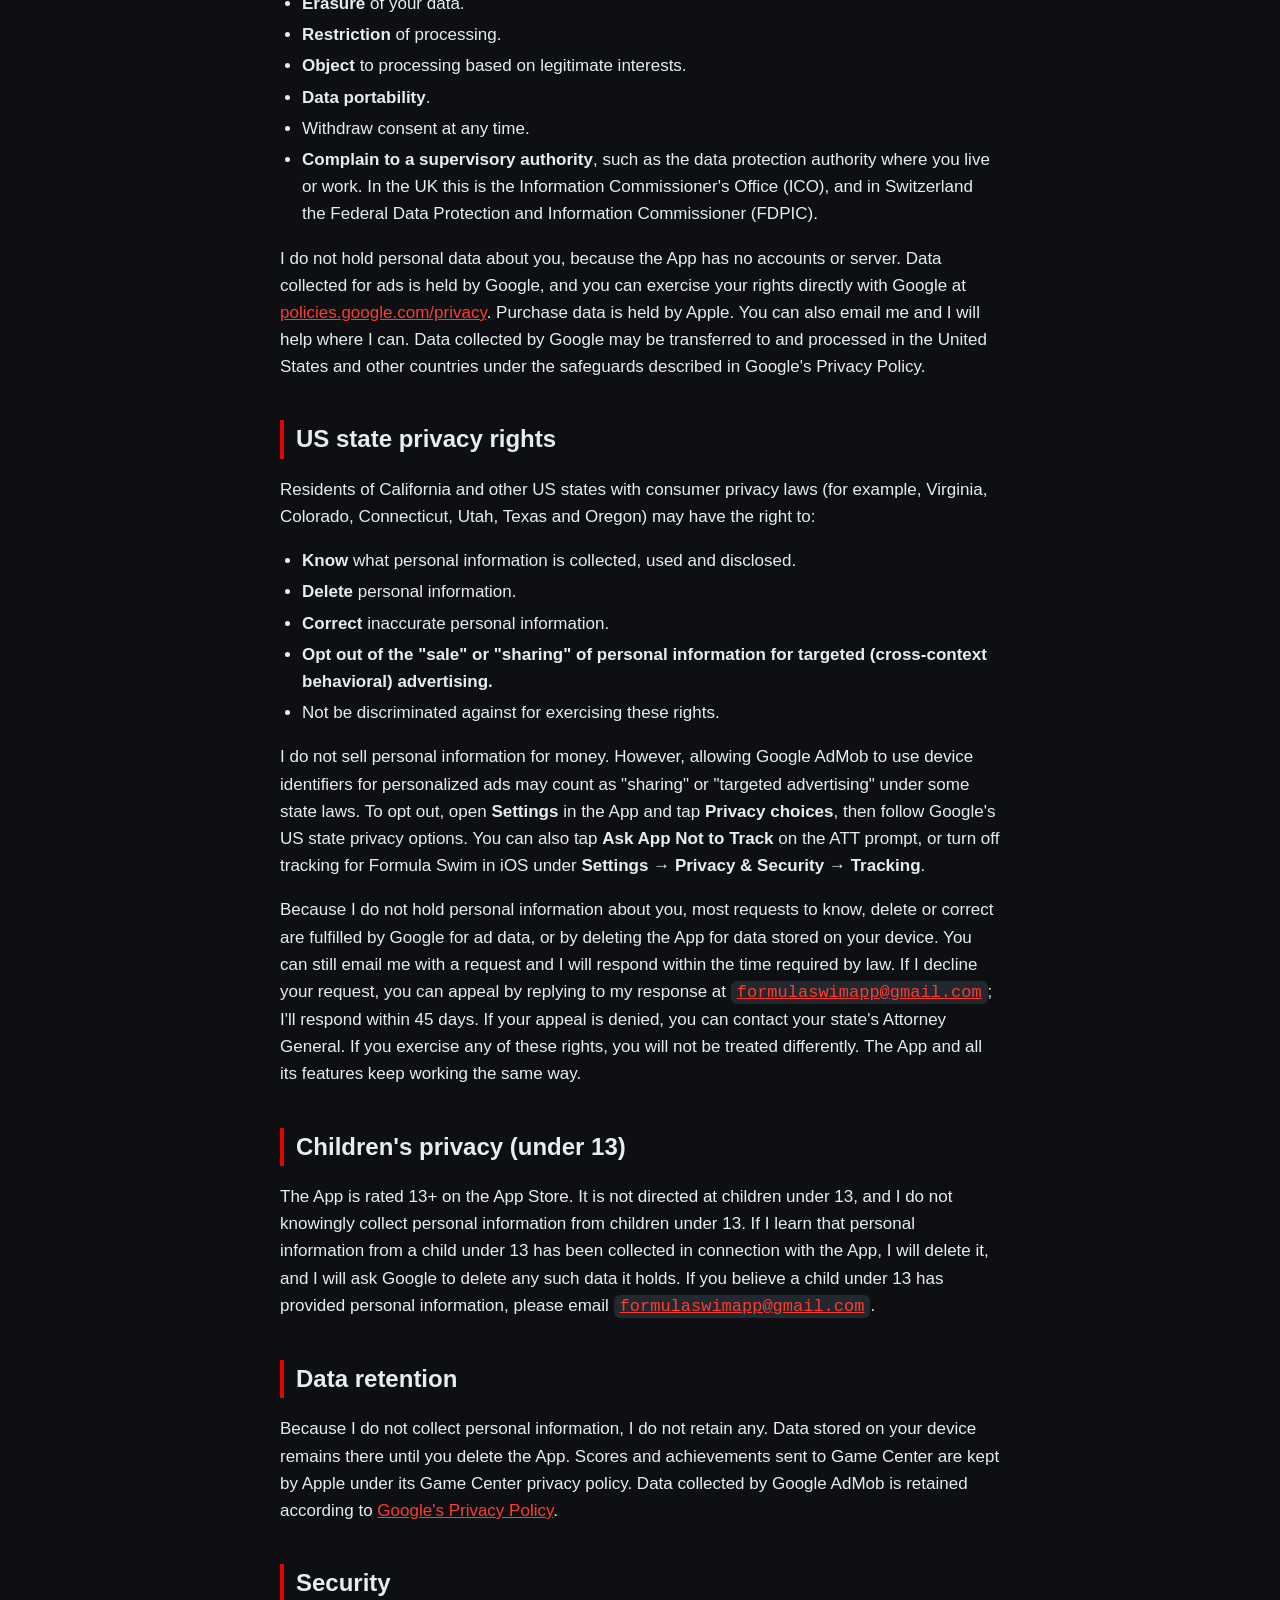
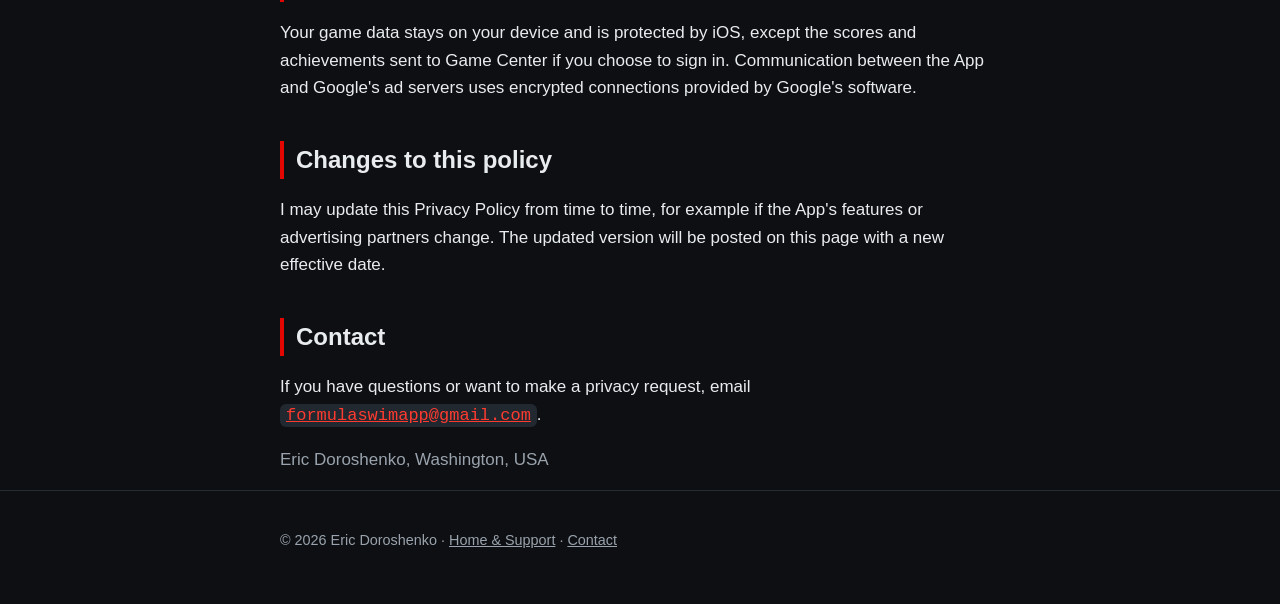
==== commit 62fae46d: "Privacy: Game Center auto sign-in and first-account backfill" ====
--- a/privacy.html
+++ b/privacy.html
@@ -20,7 +20,7 @@
       </nav>
       <section class="hero">
         <h1>Privacy <span>Policy</span></h1>
-        <p class="pitch">Effective date: November 11, 2026</p>
+        <p class="pitch">Effective date: November 15, 2026</p>
       </section>
     </div>
   </header>
@@ -42,10 +42,10 @@
 
     <h2>Information stored on your device</h2>
     <p>I do not collect, store or receive any personal information through the App. There is no sign-up, no Formula Swim login and no server operated by me that the App sends your data to.</p>
-    <p>Your high scores, recent runs, car colour, unlocks and settings (such as units and sound volume) are saved locally on your device. They are not transmitted to me, and they are deleted if you delete the App. If you are signed in to Game Center, your distances from runs finished while signed in and your achievements, including ones already earned on this device, are also sent to Apple's Game Center. Deleting the App does not remove them from Game Center.</p>
+    <p>Your high scores, recent runs, car colour, unlocks and settings (such as units and sound volume) are saved locally on your device. They are not transmitted to me, and they are deleted if you delete the App. If you are signed in to Game Center, your distances and achievements, including, for the first Game Center account on this device, ones you earned before signing in, are also sent to Apple's Game Center (see below). Deleting the App does not remove them from Game Center.</p>
 
     <h2>Game Center (optional)</h2>
-    <p>Formula Swim works fully without Game Center. The App offers Game Center sign-in once on the main menu, and you can also sign in from Settings; you can skip it and keep playing. If you sign in, the App sends Apple your distance in Chill, Normal and Extreme (in metres) for runs you finish while signed in, and your achievements. The first time you sign in, achievements you already earned on this device, including the Silver, Gold and Diamond awards for cars you already own, are sent to Game Center once; after that, new achievements are sent as you earn them. These can then appear on Game Center leaderboards and your Game Center profile. Depending on your Game Center settings, other players may see your Game Center nickname, scores and achievements. The App receives your Game Center player identifier and nickname from Apple and uses them only for Game Center features (and keeps your identifier on your device so an award isn't sent twice). When you open the Global leaderboard, the App also loads the top Game Center scores and the nicknames of the players who posted them from Apple, only to show them on that screen, and does not save them. None of this is sent to me, to Google AdMob or to any advertiser. Apple handles Game Center information under its own privacy policy: <a href="https://www.apple.com/legal/privacy/data/en/game-center/" rel="noopener">https://www.apple.com/legal/privacy/data/en/game-center/</a>. You can sign out, or change who can see your Game Center activity, in the Settings app under Game Center. To have Game Center data deleted, contact Apple through its privacy page.</p>
+    <p>Formula Swim works fully without Game Center. The App offers Game Center sign-in once on the main menu, and you can also sign in from Settings; you can skip it and keep playing. If you're already signed in to Game Center on your iPhone, the game connects automatically when it opens. If you sign in, the App sends Apple your distance in Chill, Normal and Extreme (in metres) for runs you finish while signed in, and your achievements. The first Game Center account you sign in with on this device also receives your best Chill, Normal and Extreme distances, achievements and achievement progress you earned on this device before signing in. Another Game Center account on the same device does not. After that, new achievements are sent as you earn them. These can then appear on Game Center leaderboards and your Game Center profile. Depending on your Game Center settings, other players may see your Game Center nickname, scores and achievements. The App receives your Game Center player identifier and nickname from Apple and uses them only for Game Center features (and keeps your identifier on your device so an award isn't sent twice). When you open the Global leaderboard, the App also loads the top Game Center scores and the nicknames of the players who posted them from Apple, only to show them on that screen, and does not save them. None of this is sent to me, to Google AdMob or to any advertiser. Apple handles Game Center information under its own privacy policy: <a href="https://www.apple.com/legal/privacy/data/en/game-center/" rel="noopener">https://www.apple.com/legal/privacy/data/en/game-center/</a>. You can sign out, or change who can see your Game Center activity, in the Settings app under Game Center. To have Game Center data deleted, contact Apple through its privacy page.</p>
 
     <h2>Advertising (Google AdMob)</h2>
     <p>The App shows ads served by Google AdMob, a service of Google LLC, through the Google Mobile Ads SDK. Ads are limited to Google's PG maximum ad content rating. No ads are requested until Google's consent message (where required) and then Apple's App Tracking Transparency prompt have both been answered. Google acts as an independent controller of the data it collects through its ads. When ads are requested and displayed, Google and its advertising partners may automatically collect information such as:</p>
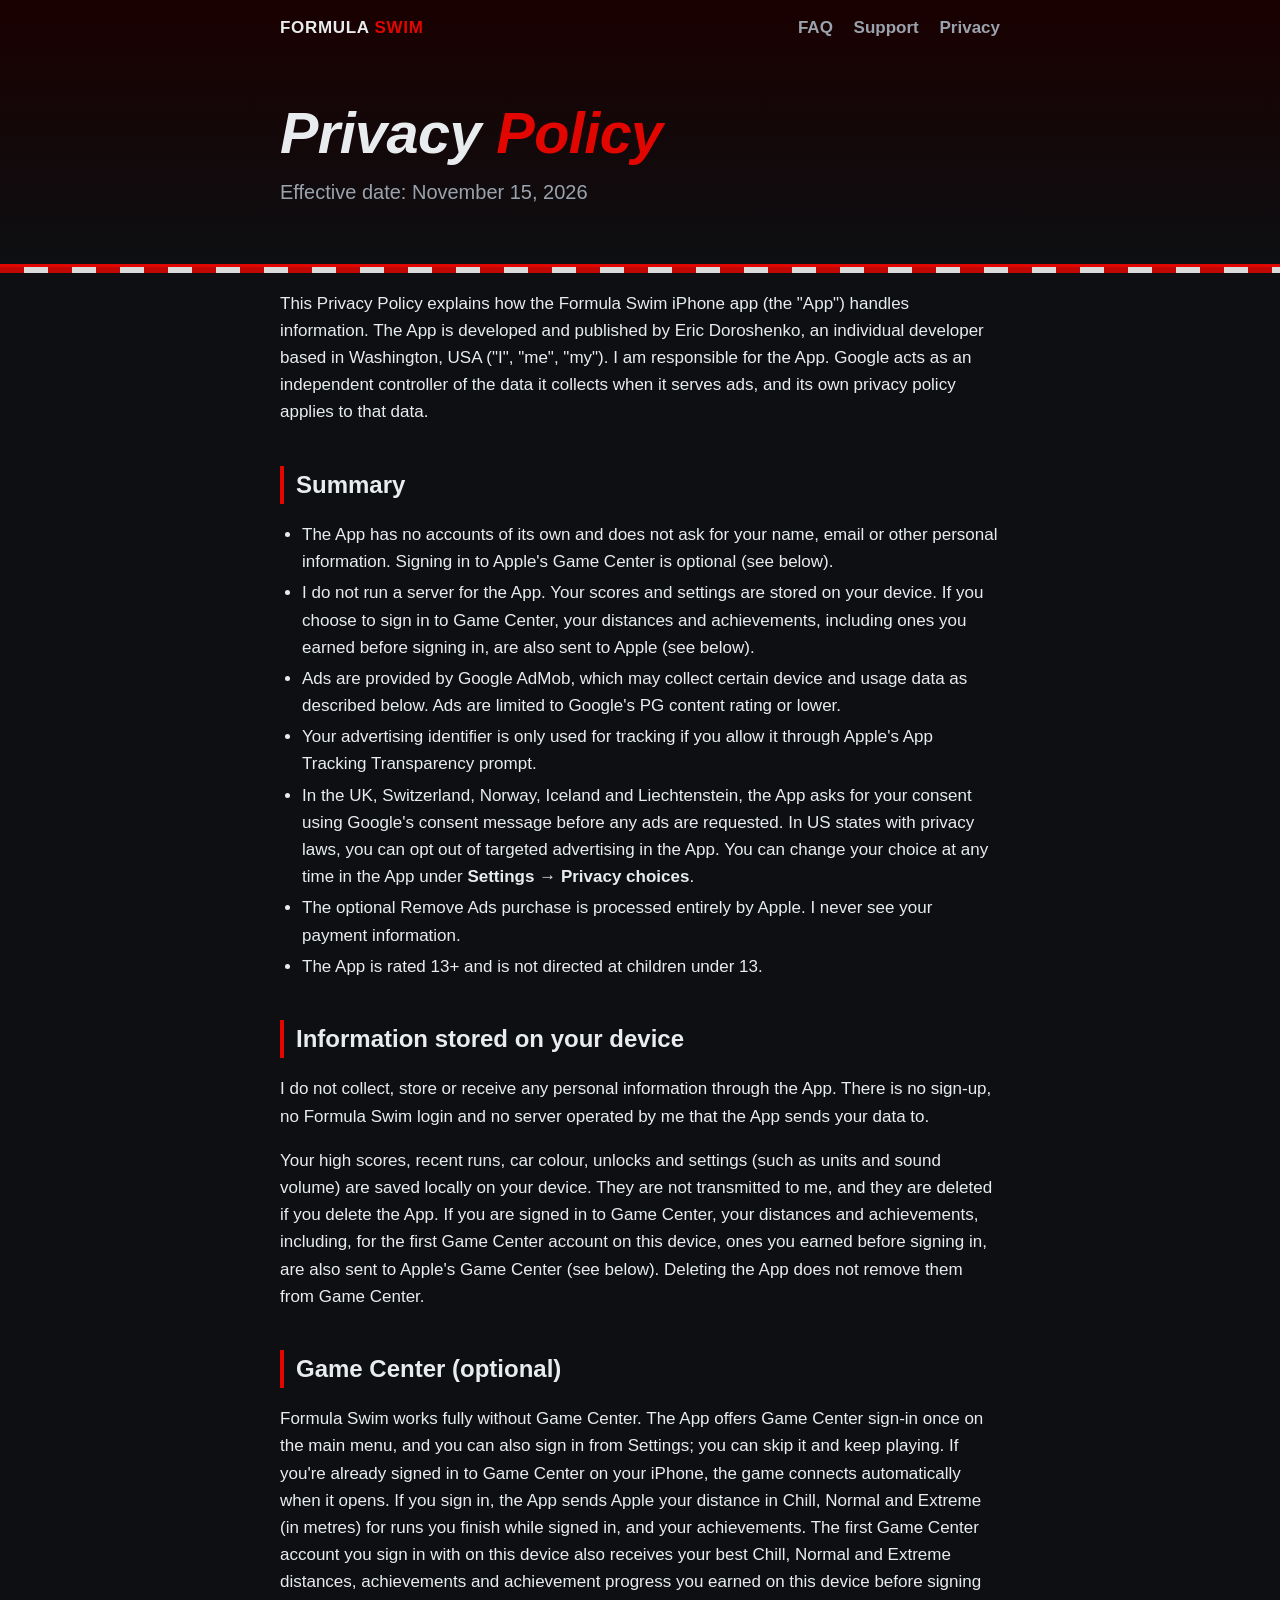
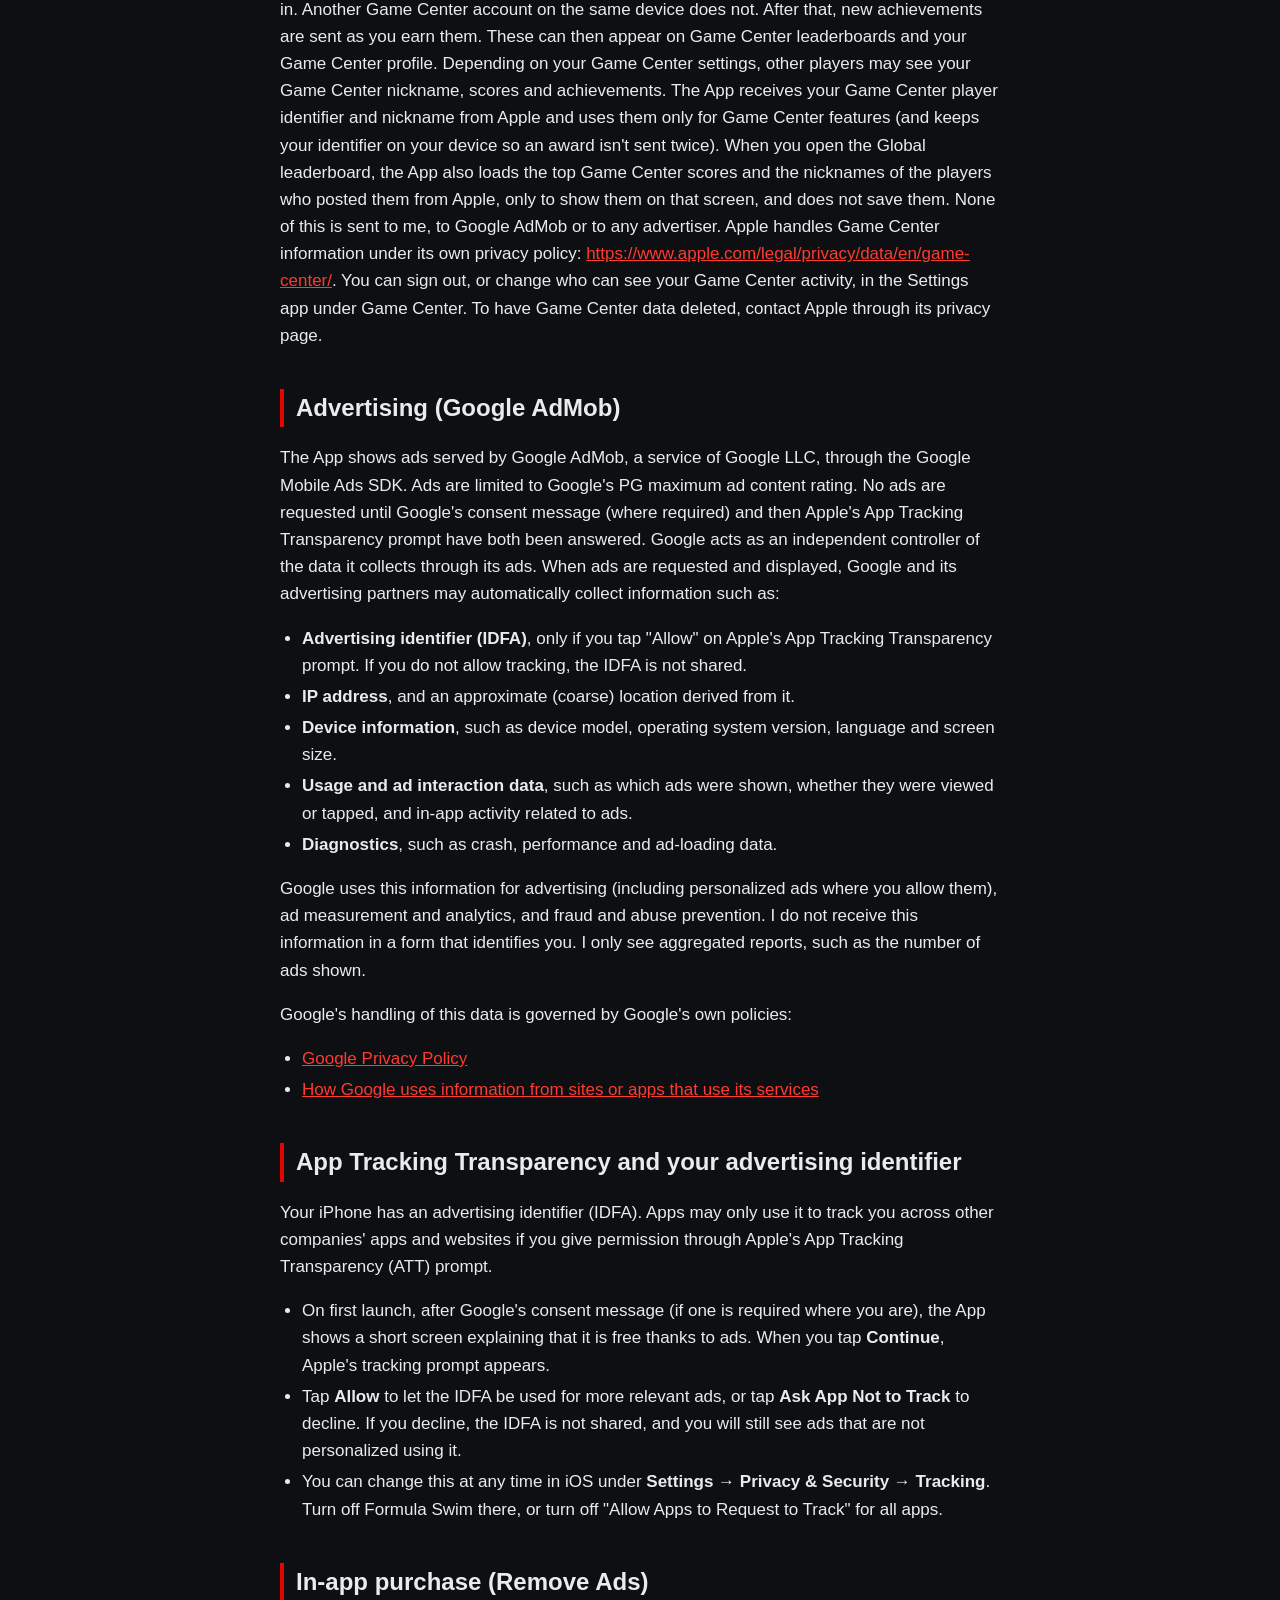
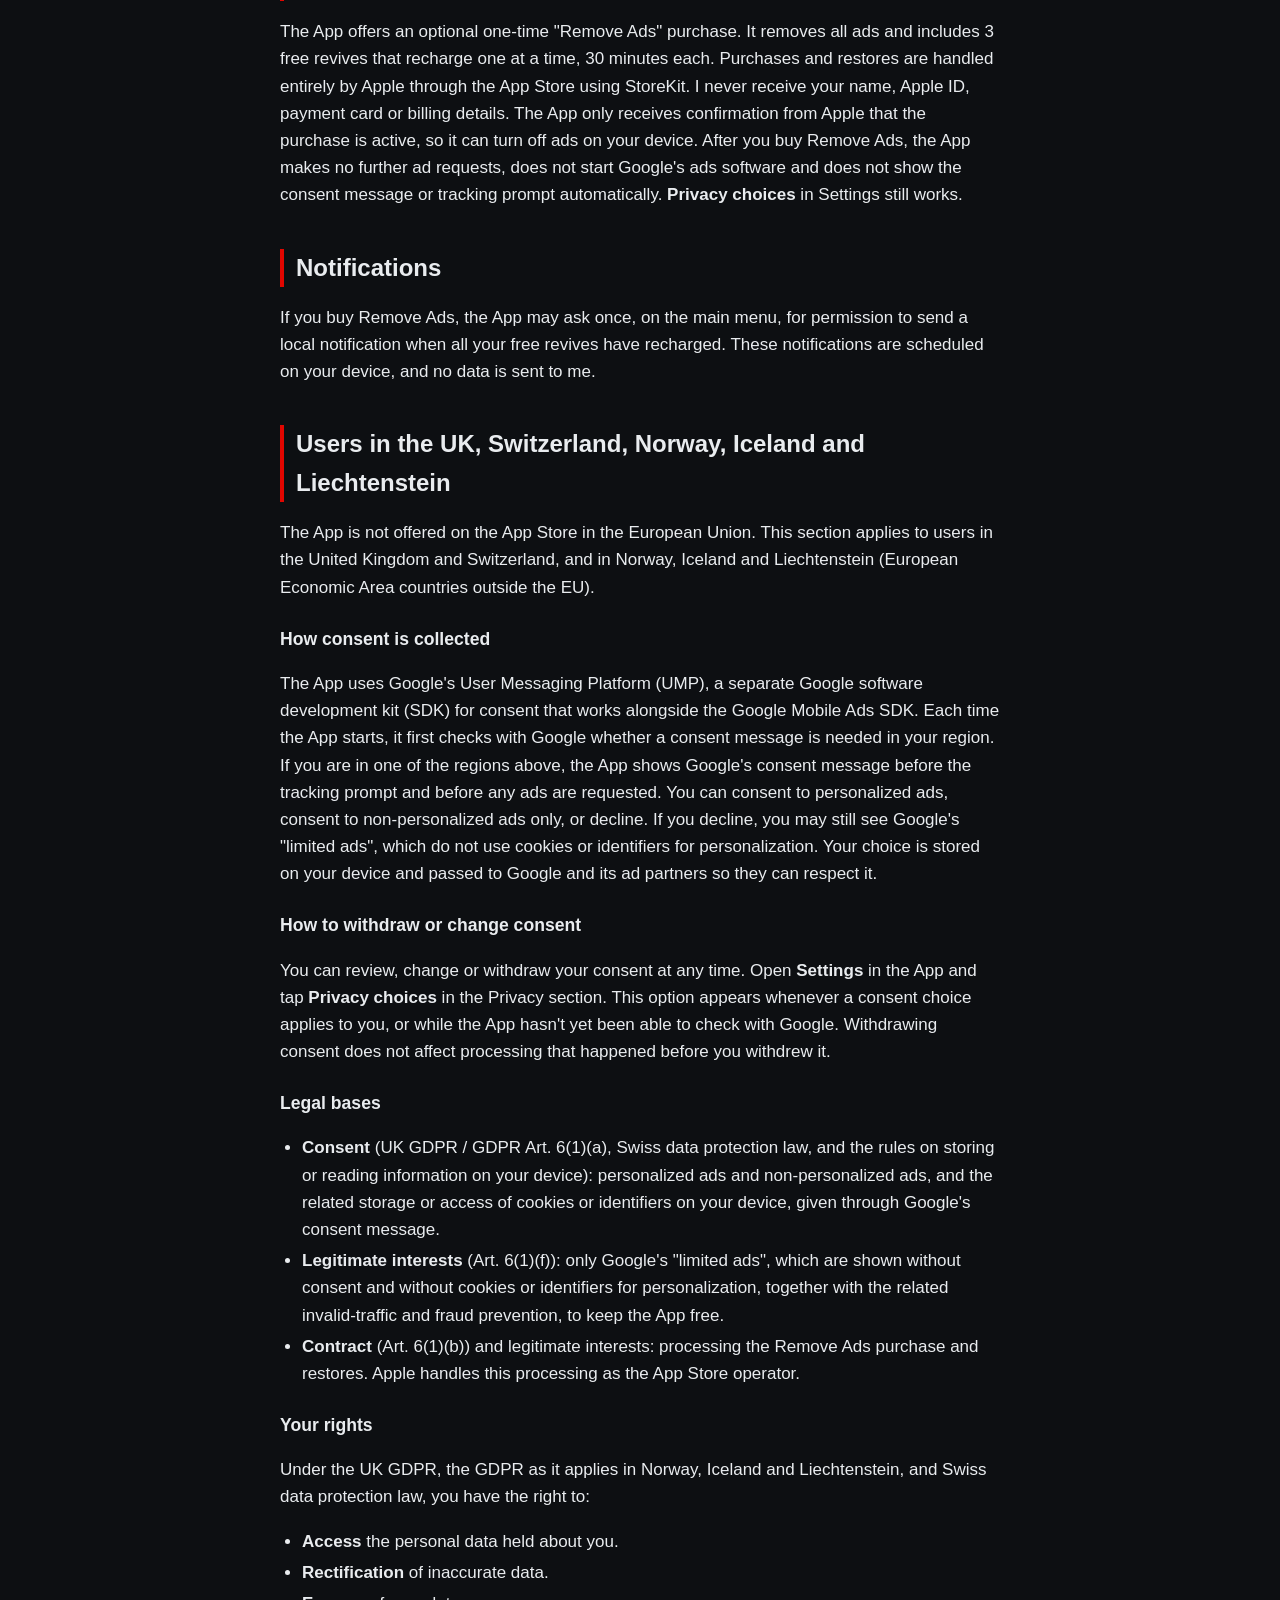
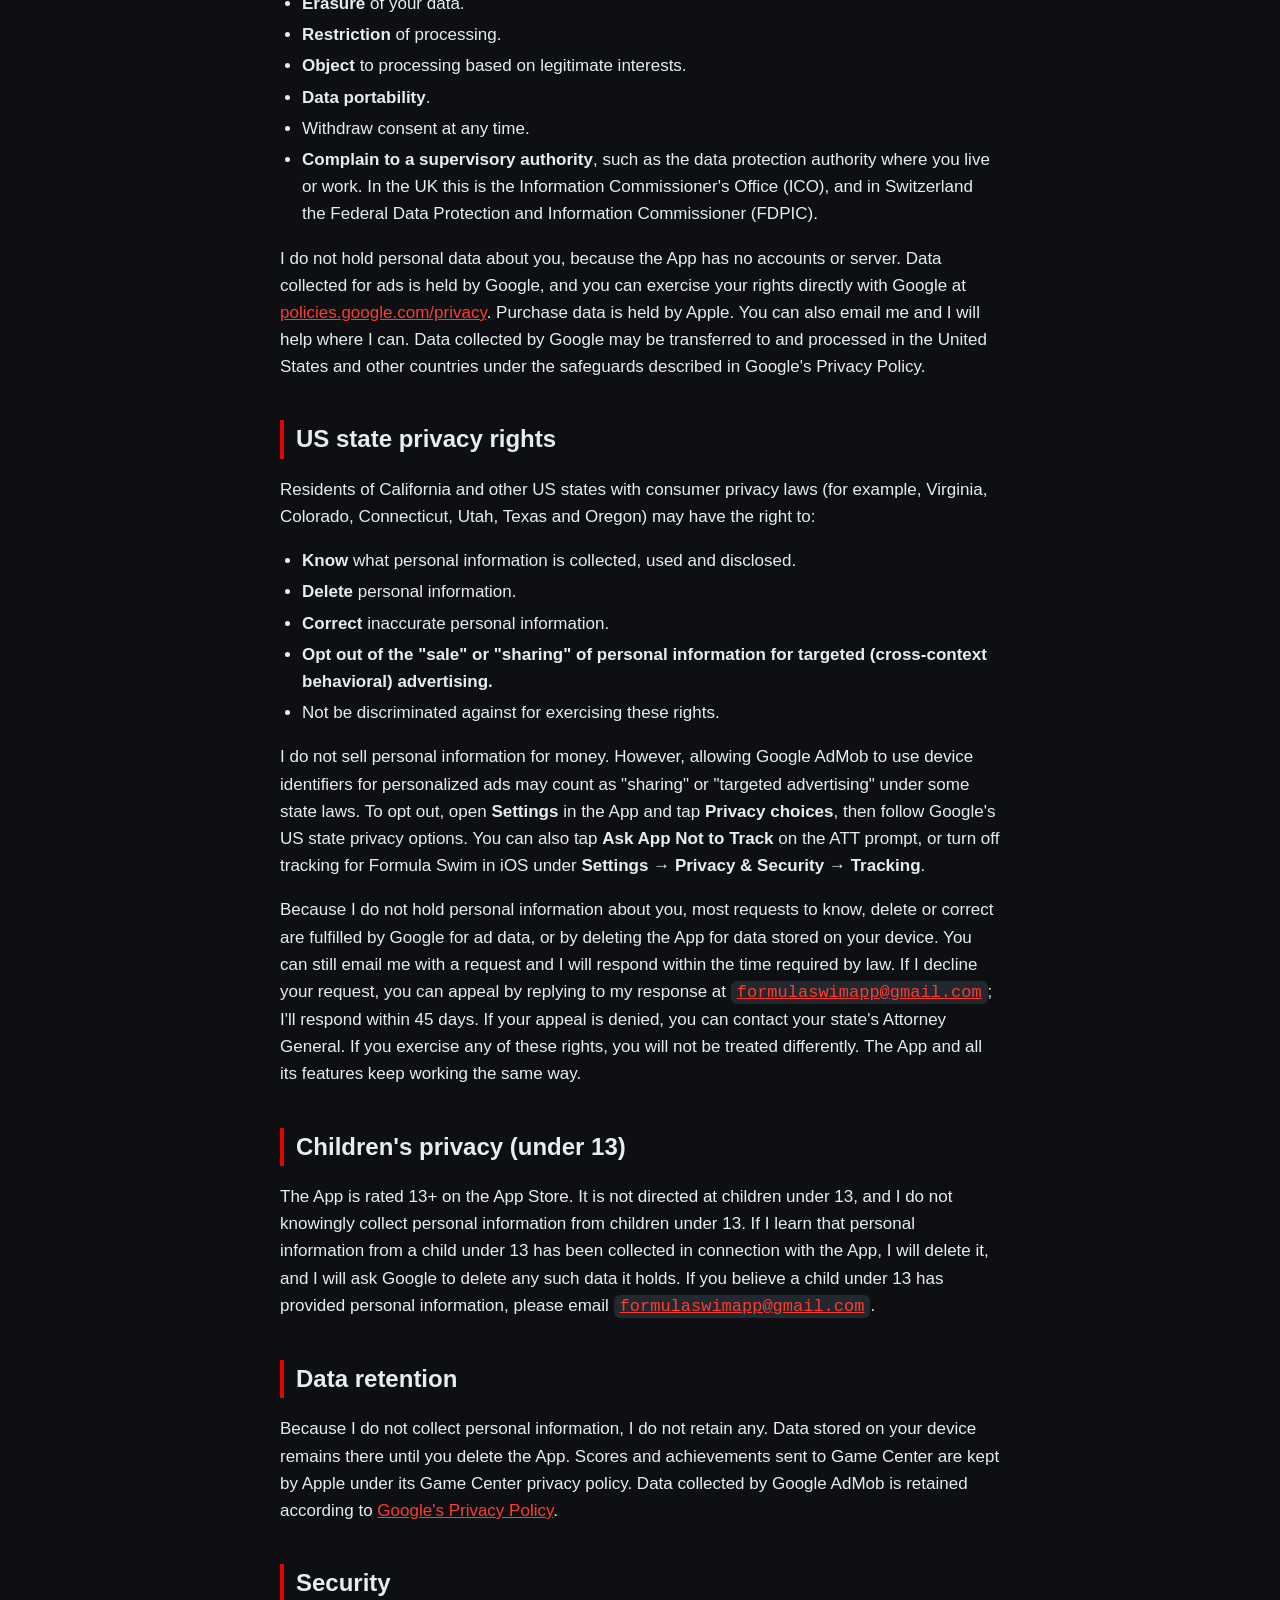
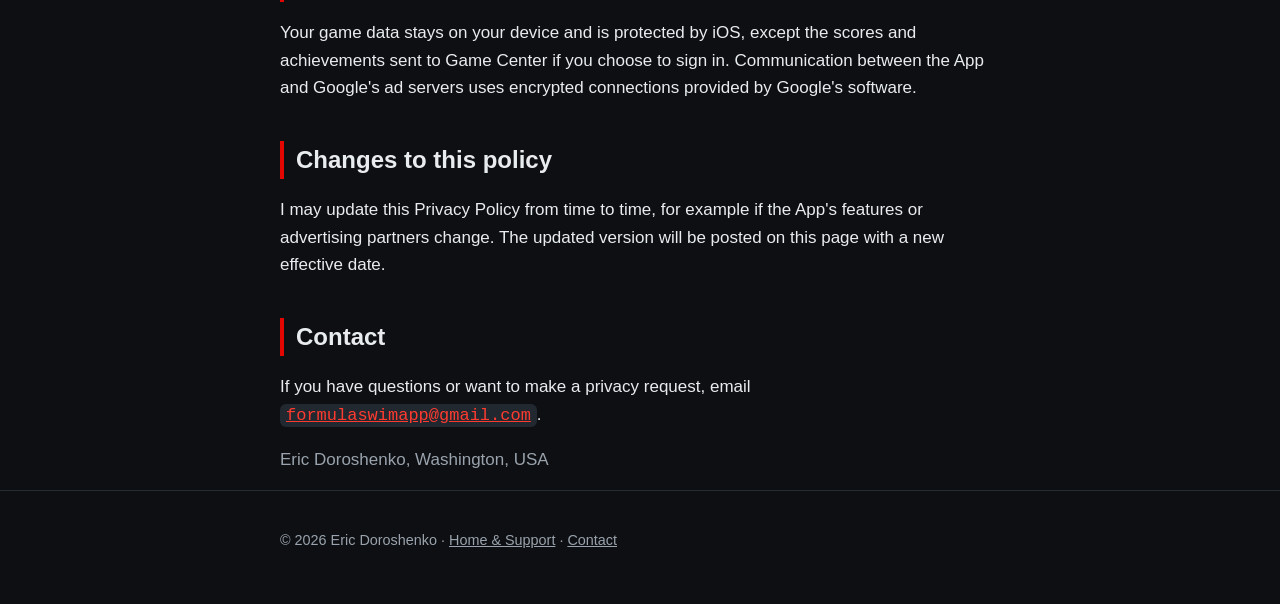
==== commit 665d07e6: "Privacy: notification permission is asked after Remove Ads purchase" ====
--- a/privacy.html
+++ b/privacy.html
@@ -75,7 +75,7 @@
     <p>The App offers an optional one-time "Remove Ads" purchase. It removes all ads and includes 3 free revives that recharge one at a time, 30 minutes each. Purchases and restores are handled entirely by Apple through the App Store using StoreKit. I never receive your name, Apple ID, payment card or billing details. The App only receives confirmation from Apple that the purchase is active, so it can turn off ads on your device. After you buy Remove Ads, the App makes no further ad requests, does not start Google's ads software and does not show the consent message or tracking prompt automatically. <strong>Privacy choices</strong> in Settings still works.</p>
 
     <h2>Notifications</h2>
-    <p>If you own Remove Ads, the App may ask for permission to send a local notification when all your free revives have recharged. This permission is only requested after you use a free revive. These notifications are scheduled on your device, and no data is sent to me.</p>
+    <p>If you buy Remove Ads, the App may ask once, on the main menu, for permission to send a local notification when all your free revives have recharged. These notifications are scheduled on your device, and no data is sent to me.</p>
 
     <h2>Users in the UK, Switzerland, Norway, Iceland and Liechtenstein</h2>
     <p>The App is not offered on the App Store in the European Union. This section applies to users in the United Kingdom and Switzerland, and in Norway, Iceland and Liechtenstein (European Economic Area countries outside the EU).</p>
